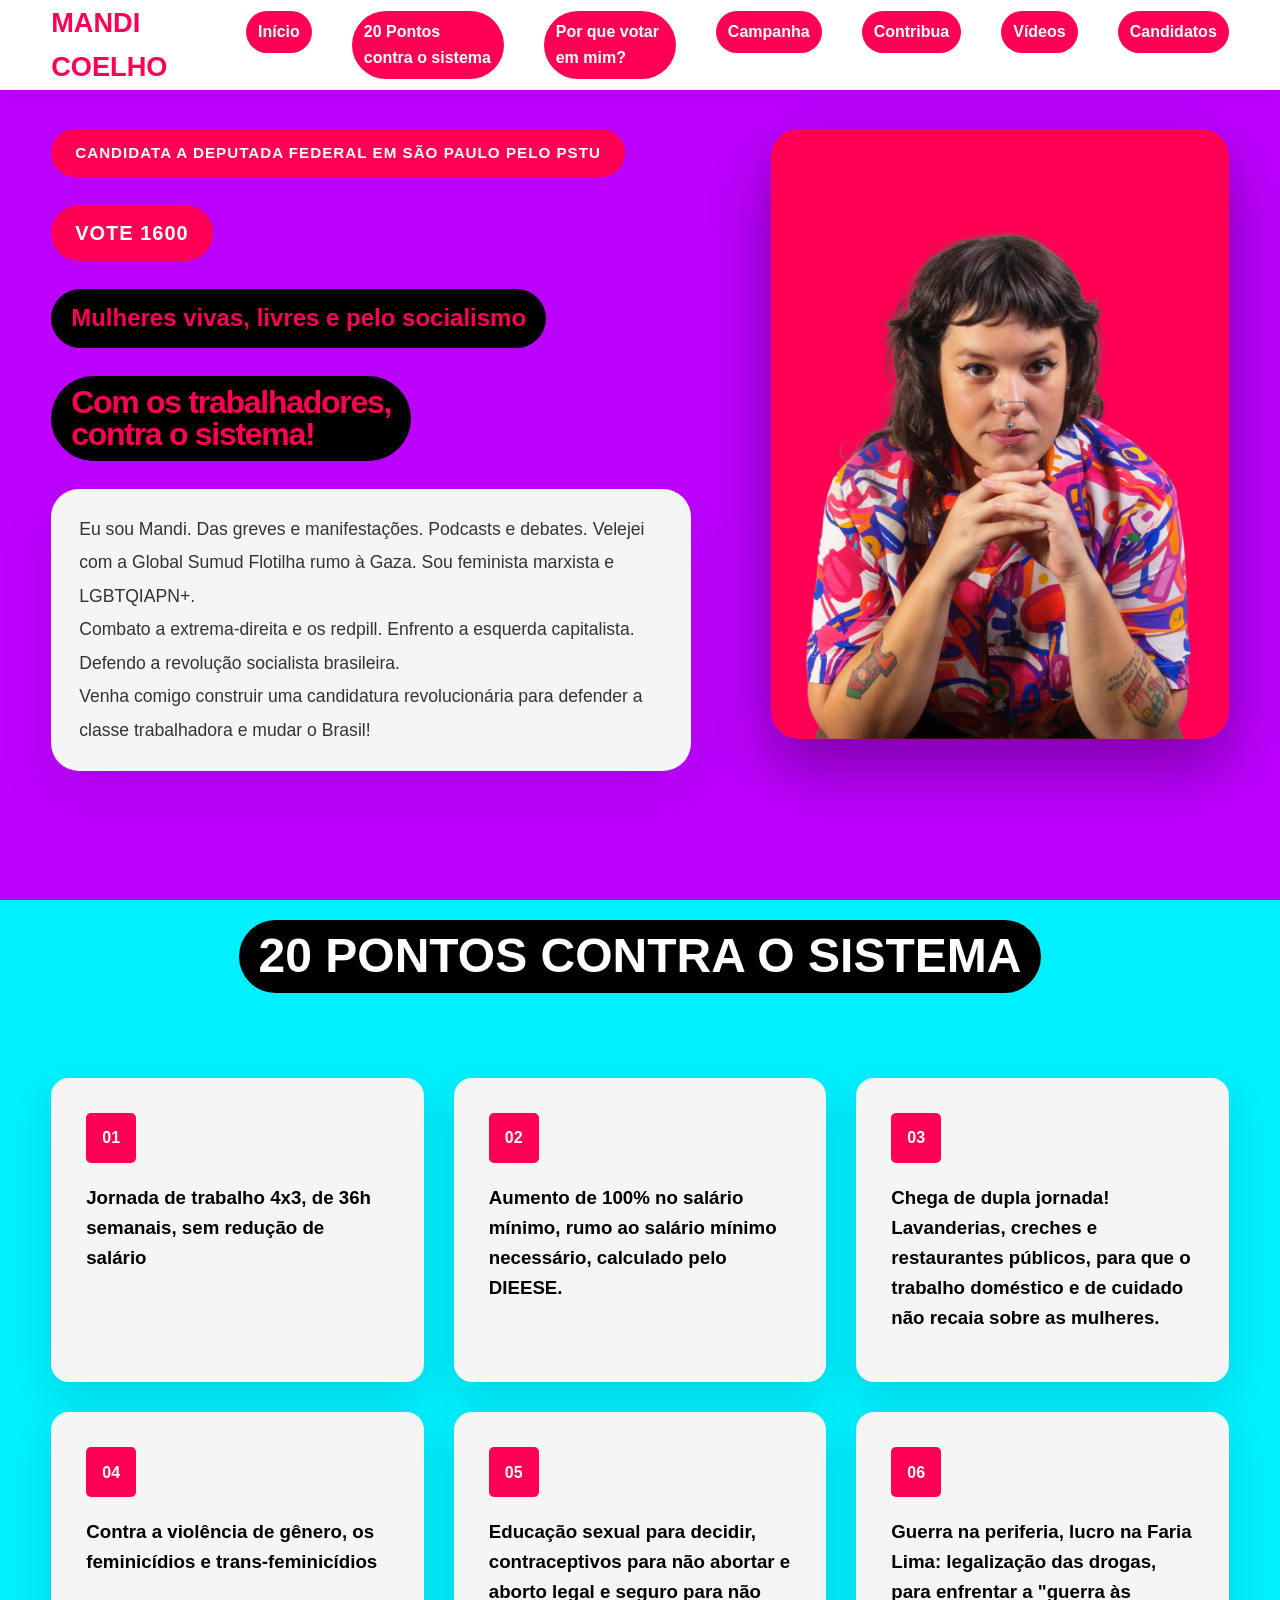
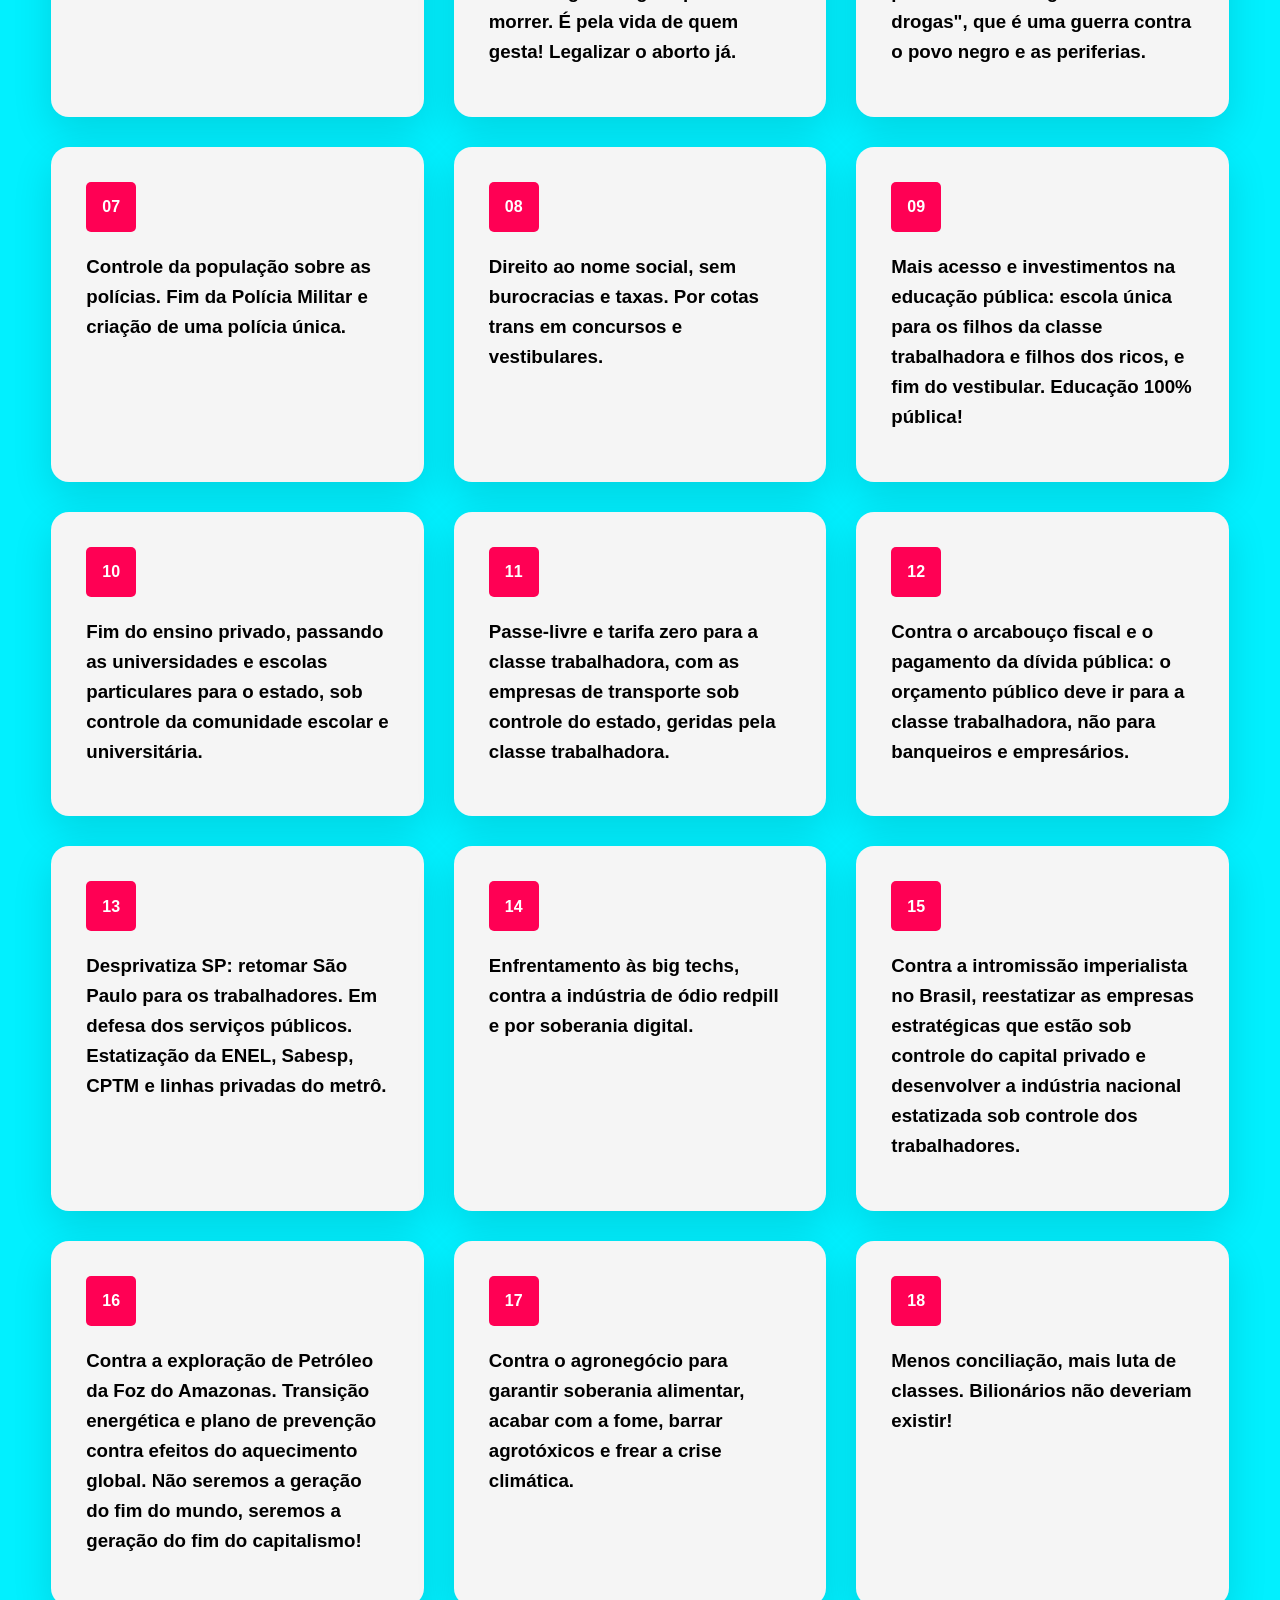
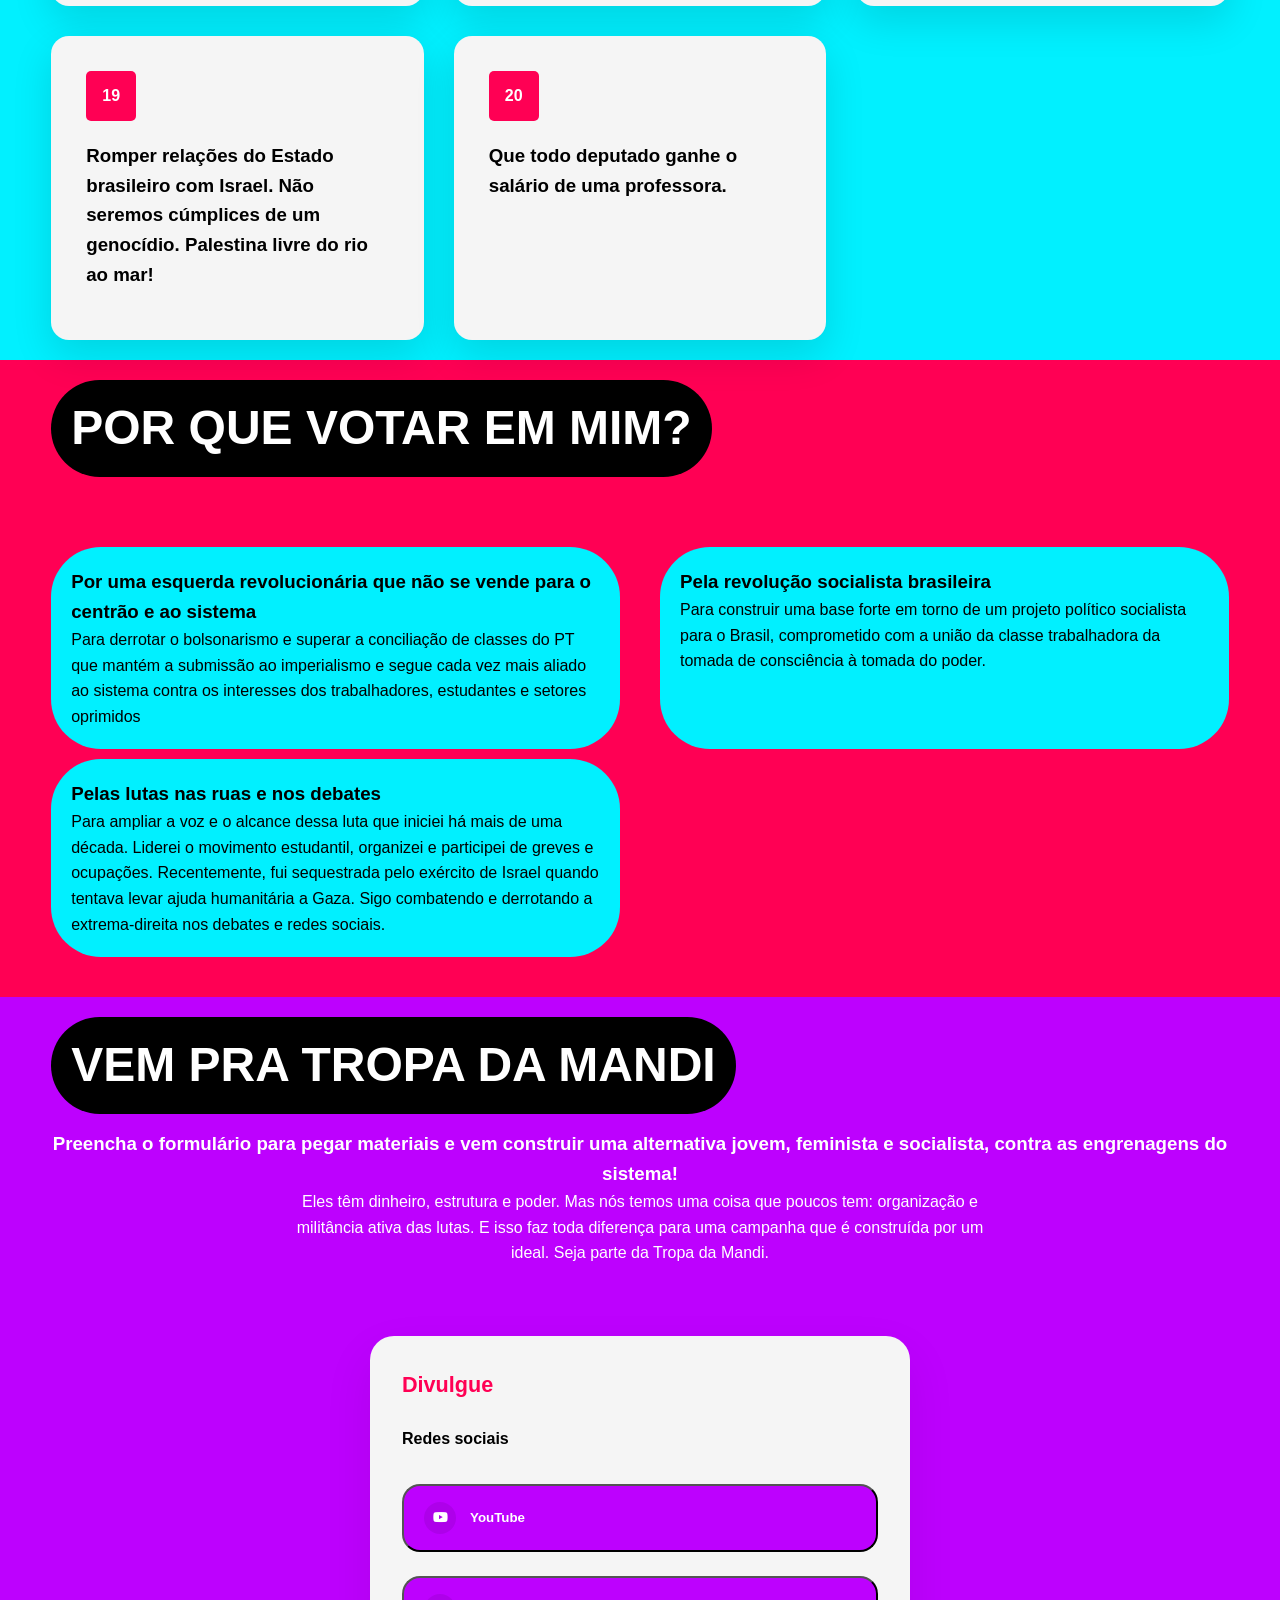
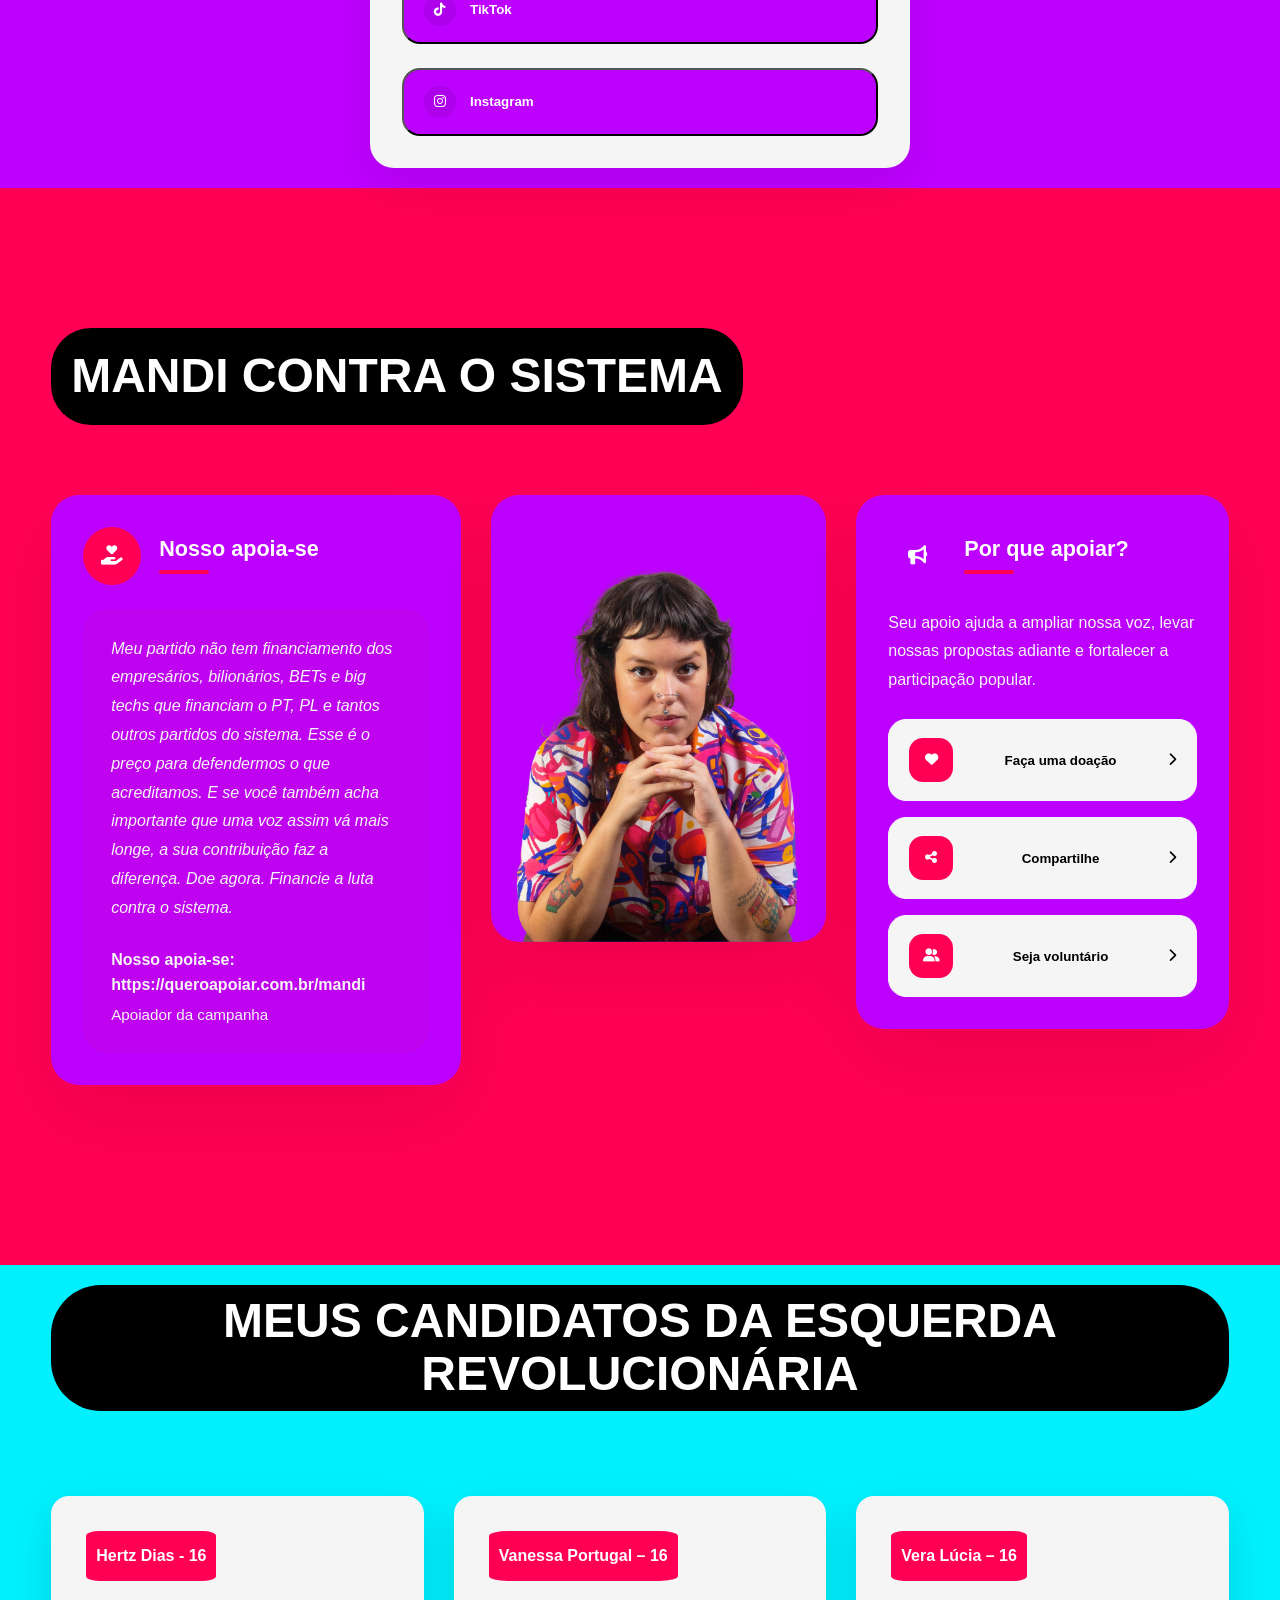
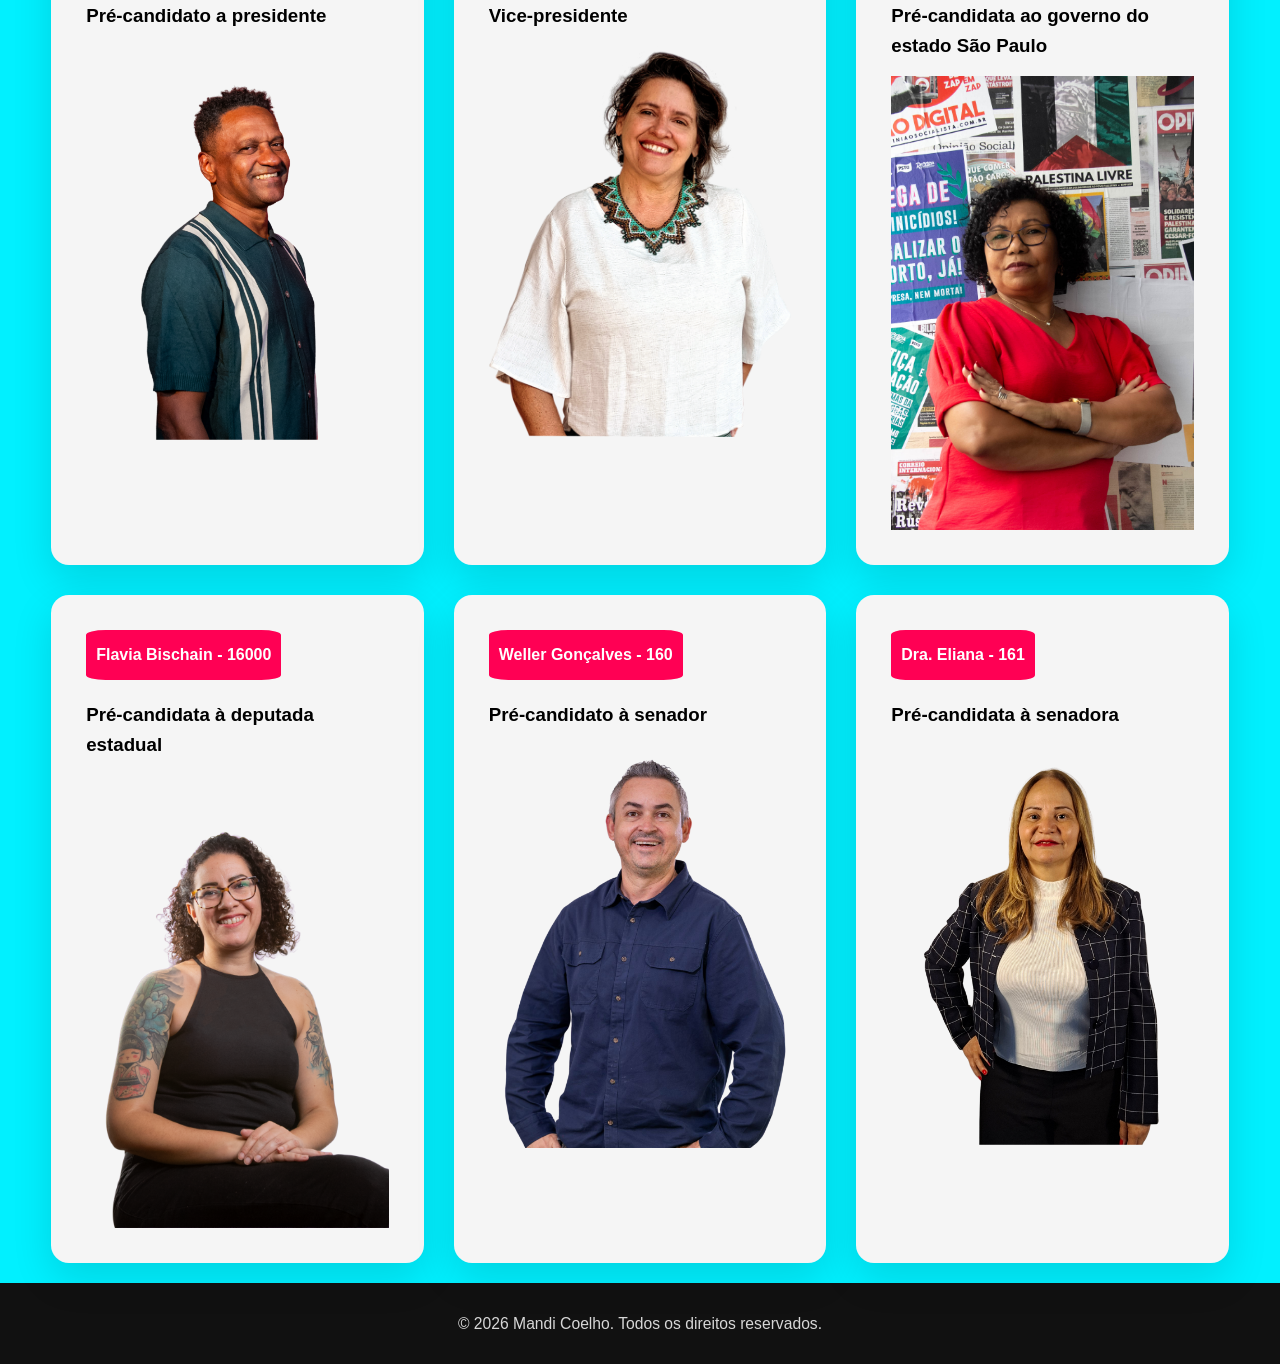
==== index.html @ 6bc60db4 "Primeira versão do site pronta" ====
<!DOCTYPE html>
<html lang="en">
<head>
    <meta charset="UTF-8">
    <meta name="viewport" content="width=device-width, initial-scale=1.0">
    <title>Mandi Coelho - Pré-candidata Deputada Federal pelo PSTU 16 | Pré-Campanha 2026</title>
    <link rel="stylesheet" href="./styleNew2.css" >
    <link rel="stylesheet" href="https://cdnjs.cloudflare.com/ajax/libs/font-awesome/6.5.2/css/all.min.css">

    <!-- Load an icon library to show a hamburger menu (bars) on small screens -->
    <link rel="stylesheet" href="https://cdnjs.cloudflare.com/ajax/libs/font-awesome/4.7.0/css/font-awesome.min.css">

</head>
<body>
    <!-- ==================== HEADER ==================== -->
    <header class="header">

        
        <div class="container">

            <a href="#" class="logo">
                MANDI COELHO
            </a>

            <nav class="menu">

                <button class="menu-toggle" type="button" aria-controls="menu-links" aria-expanded="false">
                    <i class="fa fa-bars" aria-hidden="true"></i>
                    <span class="sr-only">Abrir menu</span>
                </button>

                <ul id="menu-links">

                    <li><a href="#inicio">Início</a></li>

                    <li><a href="#propostas">20 Pontos contra o sistema</a></li>

                    <li><a href="#porque">Por que votar em mim?</a></li>

                    <li><a href="#campanha">Campanha</a></li>

                    <li><a href="#contribua">Contribua</a></li>

                    <li><a href="#videos">Vídeos</a></li>

                    <li><a href="#candidatos">Candidatos</a></li>

                    <!--<li><a href="#timeline">Linha do Tempo</a></li>-->

                </ul>

            </nav>
            <!-- "Hamburger menu" / "Bar icon" to toggle the navigation links 
            <a href="javascript:void(0);" class="icon" onclick="myFunction()">
                <i class="fa fa-bars"></i>
            </a>

        </div>
            -->

        <!-- Top Navigation Menu 
        <div class="topnav">
            <a href="#home" class="active">Logo</a>
            <!-- Navigation links (hidden by default) 
            <div id="myLinks">
                <a href="#news">News</a>
                <a href="#contact">Contact</a>
                <a href="#about">About</a>
            </div>
            <!-- "Hamburger menu" / "Bar icon" to toggle the navigation links 
            <a href="javascript:void(0);" class="icon" onclick="myFunction()">
                <i class="fa fa-bars"></i>
            </a>-->
        </div>

    </header>
    <main>

    <!-- ==================== PÁGINA PRINCIPAL (HOME) ==================== -->
        <!-- Hero 
        <div class="hero">
            <div class="hero-container">
                <div class="hero-content">
                    <h1>Uma voz <span>corajosa</span> por um Brasil mais justo</h1>                    
                </div>
                <div >
                    <p>eeeeee</p>
                </div>
            </div>
            <div class="hero-container-bottom" >
                    <div class="hero-content">
                        <p>Compromisso real com as pessoas. Luto por saúde pública de qualidade, educação transformadora e igualdade de oportunidades para todos os brasileiros.</p>
                    </div>
                    <div class="hero-content-card">
                        <img src="./img/Mandi.png">
                    </div>
            </div>
        </div>-->
         <section id="inicio" class="hero">
            <!--
                <div class="hero-background">
                    <img src="./img/proposta-site-mandi.png"></img>
                </div>-->
            
                <div class="container hero-flex">
                <div class="hero-text">
                    <span class="subtitle">
                        Candidata a deputada federal em São Paulo pelo PSTU
                    </span>
                    <span class="subtitle2">
                        Vote 1600
                    </span>
                    <h2>
                        Mulheres vivas, livres e pelo socialismo
                    </h2>
                    <h1>
                        Com os trabalhadores,<br> 
                        contra o sistema!
                    </h1>

                    <div class="hero-text-container">
                        <p>
                            Eu sou Mandi. Das greves e manifestações. Podcasts e debates. Velejei com a Global Sumud Flotilha rumo à Gaza. Sou feminista marxista e LGBTQIAPN+.<br>

                            Combato a extrema-direita e os redpill. Enfrento a esquerda capitalista. Defendo a revolução socialista brasileira.<br>

                            Venha comigo construir uma candidatura revolucionária para defender a classe trabalhadora e mudar o Brasil!<br>
                        </p>
                    </div>
                        
                </div>
                <div class="hero-image">
                    <img class="hero-first-image" src="./img/Mandi.png" alt="Mandi Coelho">
                    <img class="hero-image-hover" src="./img/Mandi-hero-image.jpeg" alt="" aria-hidden="true">
                </div>
            </div>
            
        </section>

        <!-- ========== 20 pontos contra o sistema ========== -->

        <section id="propostas" class="section-propostas">
            <div class="container">
                <header class="section-header">
                    <h2>
                        20 Pontos Contra o Sistema
                    </h2>
                    <p>
                        
                    </p>
                </header>

                <div class="cards">
                    <article class="card">
                        <span>01</span>
                        <h3>Jornada de trabalho 4x3, de 36h semanais, sem redução de salário</h3>
                        <p>
                            Criar postos de trabalho, dividindo o trabalho socialmente necessário entre todas as pessoas aptas a trabalhar. Quem defende a 6x1 é herdeiro ou playboy!
                        </p>
                    </article>

                    <article class="card">
                        <span>02</span>
                        <h3>Aumento de 100% no
                            salário mínimo, rumo ao salário mínimo necessário, calculado pelo DIEESE.
                        </h3>
                        <p>
                            Texto da proposta.
                        </p>
                    </article>

                    <article class="card">
                        <span>03</span>
                        <h3>
                            Chega de dupla jornada! Lavanderias,
                            creches e restaurantes públicos, para que o trabalho doméstico
                            e de cuidado não recaia sobre as mulheres. 
                        </h3>
                        <p>
                            Texto da proposta.
                        </p>
                    </article>

                    <article class="card">
                        <span>04</span>
                        <h3>
                            Contra a violência de
                            gênero, os feminicídios e trans-feminicídios
                        </h3>
                        <p>
                            Texto da proposta.
                        </p>
                    </article>

                    <article class="card">
                        <span>05</span>
                        <h3>
                            Educação sexual para decidir, contraceptivos para não abortar e aborto legal e seguro para não morrer. 
                            É pela vida de quem gesta! Legalizar o aborto já.
                        </h3>
                        <p>
                            Texto da proposta.
                        </p>
                    </article>


                    <article class="card">
                        <span>06</span>
                        <h3>
                            Guerra
                            na periferia, lucro na Faria Lima: legalização das drogas, para enfrentar a
                            "guerra às drogas", que é uma guerra contra o povo negro e as
                            periferias. 
                        </h3>
                        <p>
                            Texto da proposta.
                        </p>
                    </article>


                    <article class="card">
                        <span>07</span>
                        <h3>
                            Controle da população
                            sobre as polícias. Fim da Polícia Militar e
                            criação de uma polícia única.
                        </h3>
                        <p>
                            Texto da proposta.
                        </p>
                    </article>


                    <article class="card">
                        <span>08</span>
                        <h3>
                            Direito ao nome social, sem burocracias e taxas.
                            Por cotas
                            trans em concursos e vestibulares.
                        </h3>
                        <p>
                            Texto da proposta.
                        </p>
                    </article>


                    <article class="card">
                        <span>09</span>
                        <h3>
                            Mais acesso e
                            investimentos na educação pública: escola única para os
                            filhos da classe trabalhadora e filhos dos ricos, e fim do vestibular. Educação
                            100% pública!
                        </h3>
                        <p>
                            Texto da proposta.
                        </p>
                    </article>


                    <article class="card">
                        <span>10</span>
                        <h3>
                            Fim do ensino privado, passando as universidades
                            e escolas particulares para o estado, sob controle da comunidade escolar e
                            universitária. 
                        </h3>
                        <p>
                            Texto da proposta.
                        </p>
                    </article>

                    <!-- 10 -->



                    <article class="card">
                        <span>11</span>
                        <h3> 
                            Passe-livre e tarifa zero para
                            a classe trabalhadora, com as empresas de transporte sob controle do estado,
                            geridas pela classe trabalhadora. 
                        </h3>
                        <p>
                            Criar postos de trabalho, dividindo o trabalho socialmente necessário entre todas as pessoas aptas a trabalhar. Quem defende a 6x1 é herdeiro ou playboy!
                        </p>
                    </article>

                    <article class="card">
                        <span>12</span>
                        <h3>
                            Contra o arcabouço
                            fiscal e o pagamento da dívida pública: o orçamento público deve ir para a classe
                            trabalhadora, não para banqueiros e empresários.
                        </h3>
                        <p>
                            Texto da proposta.
                        </p>
                    </article>

                    <article class="card">
                        <span>13</span>
                        <h3>
                            Desprivatiza SP: retomar São Paulo para os trabalhadores. Em defesa dos serviços públicos. 
                            Estatização da ENEL, Sabesp, CPTM e linhas privadas do metrô. 
                        </h3>
                        <p>
                            Texto da proposta.
                        </p>
                    </article>

                    <article class="card">
                        <span>14</span>
                        <h3>
                             Enfrentamento às big techs,
                            contra a indústria de ódio redpill e por soberania digital. 
                        </h3>
                        <p>
                            Texto da proposta.
                        </p>
                    </article>

                    <article class="card">
                        <span>15</span>
                        <h3>
                            Contra a intromissão
                            imperialista no Brasil, reestatizar as empresas estratégicas
                            que estão sob controle do capital privado e desenvolver a indústria nacional
                            estatizada sob controle dos trabalhadores.
                        </h3>
                        <p>
                            Texto da proposta.
                        </p>
                    </article>


                    <article class="card">
                        <span>16</span>
                        <h3>
                            Contra a exploração de
                            Petróleo da Foz do Amazonas. Transição energética e
                            plano de prevenção contra efeitos do aquecimento global. Não seremos a
                            geração do fim do mundo, seremos a geração do fim do capitalismo!
                        </h3>
                        <p>
                            Texto da proposta.
                        </p>
                    </article>


                    <article class="card"> 
                        <span>17</span>
                        <h3>
                            Contra o agronegócio
                            para garantir soberania alimentar, acabar com a fome, barrar agrotóxicos e
                            frear a crise climática. 
                        </h3>
                        <p>
                            Texto da proposta.
                        </p>
                    </article>


                    <article class="card">
                        <span>18</span>
                        <h3>
                            Menos conciliação, mais luta de classes. Bilionários não deveriam existir!
                        </h3>
                        <p>
                            Texto da proposta.
                        </p>
                    </article>


                    <article class="card">
                        <span>19</span>
                        <h3>
                           Romper relações do Estado brasileiro com Israel. 
                           Não seremos cúmplices de um genocídio. Palestina livre do rio ao mar!
                        </h3>
                        <p>
                            Texto da proposta.
                        </p>
                    </article>


                    <article class="card">
                        <span>20</span>
                        <h3>
                            Que todo deputado
                            ganhe o salário de uma professora.      
                        </h3>
                        <p>
                            Texto da proposta.
                        </p>
                    </article>

                    <!-- repetir até o 20 -->

            </div>

        </section>

        <!-- ========== Por que votar em mim? ========== 
         <div class="votar-em-mim">
            <div class="votar-em-mim-container">
                <h2>Por que votar em mim?</h2>
            </div>
            <div class="votar-em-mim-container">
                <ul>
                    <li>111111111</li>
                    <li>111111111</li>
                    <li>111111111</li>
                    <li>111111111</li>
                </ul>
                <ul>
                    <li>111111111</li>
                    <li>111111111</li>
                    <li>111111111</li>
                    <li>111111111</li>
                </ul>
            </div>
         </div>-->

        <section id="porque" class="section-votar-em-mim">
            <div class="container">
                <header class="section-header">
                    <h2 class="title-header-votar-em-mim">
                        Por que votar em mim?
                    </h2>
                </header>

                <div class="motivos-container">
                    <article>
                        <h3>
                            Por uma esquerda revolucionária que não se vende para o centrão e ao sistema
                        </h3>

                        <p>
                            Para derrotar o bolsonarismo e superar a conciliação de classes do PT que mantém
                             a submissão ao imperialismo e segue cada vez mais aliado ao 
                             sistema contra os interesses dos trabalhadores, estudantes e setores oprimidos
                        </p>
                    </article>

                    <article>
                        <h3>
                            Pela revolução socialista brasileira     
                        </h3>

                        <p>
                            Para construir uma base forte em torno de um projeto político socialista para o Brasil, 
                            comprometido com a união da classe trabalhadora da tomada de consciência à tomada do poder.
                        </p>
                    </article>

                    <article>
                        <h3>
                            Pelas lutas nas ruas e nos debates
                        </h3>

                        <p>
                            Para ampliar a voz e o alcance dessa luta que iniciei há mais de uma década. 
                            Liderei o movimento estudantil, organizei e participei de greves e ocupações. 
                            Recentemente, fui sequestrada pelo exército de Israel quando tentava levar ajuda humanitária a Gaza. 
                            Sigo combatendo e derrotando a extrema-direita nos debates e redes sociais. 
                        </p>
                    </article>
                </div>

            </div>

        </section>

        <!-- ========== Construa campanha comigo ========== 
         <div>
            <div>
                <h2>Construa campanha comigo</h2>
            </div>
            <div>
                <div>
                    <form>
                        
                    </form>
                </div>
                <div>
                    <h3>Divulge</h3>
                    <h4>Redes sociais</h4>
                </div>
            </div>
         </div>-->
        <section id="campanha" class="section-construa-campanha-section">
            <div class="container">
                <header class="section-header">
                    <h2>
                        Vem pra Tropa da Mandi
                    </h2>
                    <h3>
                        Preencha o formulário para pegar materiais e vem construir uma alternativa jovem, feminista e socialista, contra as engrenagens do sistema!
                    </h3>
                    <p>
                        Eles têm dinheiro, estrutura e poder. Mas nós temos uma coisa que poucos tem: organização e militância ativa das lutas. E isso faz toda diferença para uma campanha que é construída por um ideal.  
                       Seja parte da Tropa da Mandi. 
                    </p>
                </header>

                <div class="construa-campanha">            
                    <!--
                    <div class="construa-campanha-form">
                        <form id="contato-form">
                            <label for="nome">Nome:</label>
                            <input type="text" id="nome" name="nome" required>

                            <label for="email">Email:</label>
                            <input type="email" id="email" name="email" required>

                            <label for="mensagem">Mensagem:</label>
                            <textarea id="mensagem" name="mensagem" required></textarea>

                            <button type="submit">Enviar</button>
                        </form>
                    </div>
                                -->

                    <div class="construa-campanha-redes">
                        <h3>Divulgue</h3>
                        <h4>Redes sociais</h4>

                        <a href="https://www.youtube.com/@mandi.rebeldia" target="_blank">
                            <button class="btn"><i class="fa-brands fa-youtube"></i> YouTube</button>
                        </a>

                        <a href="https://www.tiktok.com/@mandirebeldia" target="_blank">
                            <button class="btn"><i class="fa-brands fa-tiktok"></i> TikTok</button>
                        </a>

                        <a href="https://www.instagram.com/mandi.rebeldia/" target="_blank"> 
                            <button class="btn"> <i class="fab fa-instagram"></i> Instagram</button>
                        </a>

                    </div>                
                </div>

            

        </section>
         

        <!-- ========== Contribua e fortaleça nossa campanha ==========  -->
        <section id="contribua" class="section fortalece-campanha-section">
            <div class="container">
                <header class="section-header">
                    <h2>
                        Mandi Contra o Sistema
                    </h2>
                    <p>
                        
                    </p>
                </header>

                <div class="fortalece-campanha-grid">
                    <article class="fortalece-card fortalece-card-left">
                        <div class="card-top">
                            <div class="card-icon card-icon-primary">
                                <i class="fa-solid fa-hand-holding-heart" aria-hidden="true"></i>
                            </div>
                            <div>
                                <h3>Nosso apoia-se</h3>
                                <span class="card-divider"></span>
                            </div>
                        </div>
                        <div class="quote-card">
                            <div>
                                <p class="quote-text">
                                    Meu partido não tem financiamento dos empresários, bilionários, BETs e big techs que financiam o PT, PL e 
                                    tantos outros partidos do sistema. Esse é o preço para defendermos o que acreditamos. 
                                    E se você também acha importante que uma voz assim vá mais longe, a sua contribuição faz a diferença. 
                                    Doe agora. Financie a luta contra o sistema.
                                </p>
                            </div>
                            <div class="quote-meta">
                                <strong>Nosso apoia-se: <a href="https://queroapoiar.com.br/mandi" target="_blank">https://queroapoiar.com.br/mandi</a></strong>
                                <span>Apoiador da campanha</span>
                            </div>
                        </div>
                    </article>

                    <article class="fortalece-card fortalece-card-image">
                        <img src="./img/Mandi.png" alt="Mandi Coelho">
                    </article>

                    <article class="fortalece-card fortalece-card-right">
                        <div class="card-top">
                            <div class="card-icon card-icon-secondary">
                                <i class="fa-solid fa-bullhorn"></i>
                            </div>
                            <div>
                                <h3>Por que apoiar?</h3>
                                <span class="card-divider"></span>
                            </div>
                        </div>
                        <p>Seu apoio ajuda a ampliar nossa voz, levar nossas propostas adiante e fortalecer a participação popular.</p>
                        <div class="action-list">
                            <button class="action-item"><span class="action-icon"><i class="fa-solid fa-heart"></i></span><span>Faça uma doação</span><i class="fa-solid fa-chevron-right"></i></button>
                            <button class="action-item"><span class="action-icon"><i class="fa-solid fa-share-nodes"></i></span><span>Compartilhe</span><i class="fa-solid fa-chevron-right"></i></button>
                            <button class="action-item"><span class="action-icon"><i class="fa-solid fa-user-group"></i></span><span>Seja voluntário</span><i class="fa-solid fa-chevron-right"></i></button>
                        </div>
                    </article>
                </div>
                <!--
                <div class="support-banner">
                    <span class="banner-icon"><i class="fa-solid fa-heart"></i></span>
                    <p>A mudança começa com você. <strong>Apóie e faça parte dessa transformação!</strong></p>
                </div>
                -->
            </div>
        </section>

        <!-- ========== Vídeos do YouTube ========== 
        <section id="videos" class="videos-section section">
            <div class="container">
                <header class="section-header">
                    <h2>
                        Militância ativa nas ruas e nas redes
                    </h2>
                    <h3>
                        Difunda as ideias socialistas! Seja um guerrilheiro digital da Mandi!   
                    </h3>
                </header>

                <div class="videos-carousel">
                    <button class="carousel-btn prev" aria-label="Anterior">‹</button>
                    <div class="carousel-track">
                        <div class="carousel-slide">
                            <iframe
                                src="https://www.youtube.com/embed/ScMzIvxBSi4"
                                title="YouTube video"
                                referrerpolicy="strict-origin-when-cross-origin"
                                allow="accelerometer; autoplay; clipboard-write; encrypted-media; gyroscope; picture-in-picture"
                                allowfullscreen>
                            </iframe>
                        </div>
                        <div class="carousel-slide">
<iframe
                                src="https://www.youtube.com/embed/ScMzIvxBSi4"
                                title="YouTube video"
                                referrerpolicy="strict-origin-when-cross-origin"
                                allow="accelerometer; autoplay; clipboard-write; encrypted-media; gyroscope; picture-in-picture"
                                allowfullscreen>
                            </iframe>                        </div>
                        <div class="carousel-slide">
<iframe
                                src="https://www.youtube.com/embed/ScMzIvxBSi4"
                                title="YouTube video"
                                referrerpolicy="strict-origin-when-cross-origin"
                                allow="accelerometer; autoplay; clipboard-write; encrypted-media; gyroscope; picture-in-picture"
                                allowfullscreen>
                            </iframe>                        </div>
                    </div>
                    <button class="carousel-btn next" aria-label="Próximo">›</button>
                </div>

            </div>
        </section>-->
        <!-- ========== Meus candidatos ========== -->
        <section id="candidatos" class="candidatos-section">
            <div class="container">
                <header class="section-header">
                    <h2>
                        Meus candidatos da Esquerda Revolucionária
                    </h2>
                    <p>
                       <!-- Todos os candidatos do PSTU que estão comigo nessa luta-->
                    </p>
                </header>

                <div class="cards">
                    <article class="card">
                        <span>Hertz Dias - 16</span>
                        <h3>Pré-candidato a presidente</h3>
                        <p>
                        </p>
                        <img src="./img/Hertz.png" alt="Hertz Dias">
                    </article>

                    <article class="card">      
                        <span>Vanessa Portugal – 16</span>
                        <h3>Vice-presidente</h3>
                        <p>
                        </p>
                        <img src="./img/Vanessa Portugal.png" alt="Vanessa Portugal">
                    </article>

                    <article class="card">
                        <span>Vera Lúcia – 16</span>
                        <h3>Pré-candidata ao governo do estado São Paulo</h3>
                        <p>
                        </p>
                        <img src="./img/Vera.jpg" alt="Vera Lúcia">
                    </article>

                    <article class="card">
                        <span>Flavia Bischain - 16000</span>
                        <h3>Pré-candidata à deputada estadual</h3>
                        <p>
                        </p>
                        <img src="./img/Flavia.png" alt="Flavia Arruda">
                    </article>

                    <article class="card">
                        <span>Weller Gonçalves - 160</span>
                        <h3>Pré-candidato à senador</h3>
                        <p>
                        </p>
                        <img src="./img/Weller.png" alt="Weller Gonçalves">
                    </article>

                    <article class="card">
                        <span>Dra. Eliana - 161</span>
                        <h3>Pré-candidata à senadora</h3>
                        <p>
                        </p>
                        <img src="./img/Eliana.png" alt="Dra. Eliana">
                    </article>
                    <!--
                    <article class="card">
                        <span>Cola para as eleições, compartilhe para apoiar nossas candidaturas!</span>
                        <h3>Candidatos do PSTU</h3>
                        <p>
                            <li>
                                <ul>aaa</ul>
                            </li>
                        </p>
                        <img src="./img/cola-candidatos.png" alt="Dra. Eliana">
                    </article>-->

                    <!-- repetir até o 16 -->

                </div>

            </div>

        </section>

        <!-- ========== Linha do tempo ========== 
        <section id="timeline" class="timeline-section">
            <div class="container">
                <header class="section-header">
                    <h2>Linha do tempo</h2>
                    <p>.</p>
                </header>

                <div class="timeline-grid">
                    
                    <div class="timeline-intro">
                        <span class="timeline-badge">Trajetória</span>
                        <h2>Quem é <span>Mandi Coelho</span></h2>
                        <p>Conheça os principais marcos da minha trajetória na luta por uma sociedade mais justa.</p>
                        <div class="timeline-highlight">
                            <span class="highlight-icon"><i class="fa-solid fa-calendar-days"></i></span>
                            <p>Cada passo dessa jornada reforça nosso compromisso com um futuro melhor para todos.</p>
                        </div>
                    </div>

                    <div class="timeline-panel">
                        <div class="timeline-panel-header">
                            <span class="panel-icon"><i class="fa-solid fa-user"></i></span>
                            <div>
                                <h3>Quem é Mandi Coelho</h3>
                                <p>Conheça os principais marcos da minha trajetória na luta por uma sociedade mais justa e participativa.</p>
                            </div>
                        </div>

                        <div class="timeline-step">
                            <span class="timeline-year">2013</span> <span class="timeline-icon"><i class="fa-solid fa-chevron-right"></i></span>
                            <div class="timeline-copy">
                                <h4>Protestos de 2013</h4>
                                <p>
                                    O acontecimento que mudou minha vida foi Junho de 2013. Os milhões nas ruas do país. 
                                    Ter visto tanta gente unida na rua me fez entender que somos maioria. Que quando nos unimos temos força. 
                                    Que é possível fazer uma revolução. Primeira manifestação de rua da vida, a Marcha das Vadias.
                                </p>
                            </div>
                        </div>

                        <div class="timeline-step">
                            <span class="timeline-year">2014</span> <span class="timeline-icon"><i class="fa-solid fa-chevron-right"></i></span>
                            <div class="timeline-copy">
                                <h4>Começo da atuação política</h4>
                                <p>
                                    Comecei a militar. Eu morava em Curitiba. 
                                    O pontapé foi a luta contra a destruição dos serviços públicos levada adiante pelo governador Beto Richa, do PSDB. 
                                    E a privatização dos Hospitais Universitários, levada adiante pela Dilma, que era presidente.</p>
                            </div>
                        </div>

                        <div class="timeline-step">
                            <span class="timeline-year">2015</span> <span class="timeline-icon"><i class="fa-solid fa-chevron-right"></i></span>
                            <div class="timeline-copy">
                                <h4>Entrada no PSTU</h4>
                                <p>
                                    Me torno oficialmente militante do PSTU. A minha escola de política nos anos seguintes foi o movimento estudantil. 
                                    Em 2015, greve nacional da educação contra os cortes de bilhões da Dilma.</p>
                            </div>
                        </div>

                        <div class="timeline-step">
                            <span class="timeline-year">2016</span> <span class="timeline-icon"><i class="fa-solid fa-chevron-right"></i></span>
                            <div class="timeline-copy">
                                <h4>FORA TEMER</h4>
                                <p>
                                    Ocupação de mais de 1000 escolas no país, pelo Fora Temer e contra a reforma do ensino médio. 
                                    Marcha para Brasília contra a aprovação do Novo Ensino Médio. Lutas pelo Fora Cunha.
                                </p>
                            </div>
                        </div>

                        <div class="timeline-step">
                            <span class="timeline-year">2017</span> <span class="timeline-icon"><i class="fa-solid fa-chevron-right"></i></span>
                            <div class="timeline-copy">
                                <h4>Greves gerais</h4>
                                <p>
                                    Foi o ano das greves gerais e da Greve Internacional de Mulheres, no 8 de março.
                                </p>
                            </div>
                        </div>

                        <div class="timeline-step">
                            <span class="timeline-year">2018</span> <span class="timeline-icon"><i class="fa-solid fa-chevron-right"></i></span>
                            <div class="timeline-copy">
                                <h4>Mobilização contra o Bolsonaro</h4>
                                <p>
                                    Ele não. Fui às ruas contra Bolsonaro e ajudei a 
                                    construir a mobilização que dizia que ele não seria uma alternativa para o nosso país.
                                </p>
                            </div>
                        </div>

                        <div class="timeline-step">
                            <span class="timeline-year">2019</span> <span class="timeline-icon"><i class="fa-solid fa-chevron-right"></i></span>
                            <div class="timeline-copy">
                                <h4>Contra as privatizações das universidades</h4>
                                <p>
                                    Tsunami da educação, contra Bolsonaro e o projeto “Future-se” que queria privatizar as universidades.
                                </p>
                            </div>
                        </div>

                        <div class="timeline-step">
                            <span class="timeline-year">2020-2022</span> <span class="timeline-icon"><i class="fa-solid fa-chevron-right"></i></span>
                            <div class="timeline-copy">
                                <h4>Movimento estudantil</h4>
                                <p>
                                    Me mudei para São Paulo. De 2021 até hoje, estive à frente do Centro Acadêmico de Letras na USP. 
                                    Travamos muitas lutas durante a pandemia. 
                                    Em São Paulo, tive a tarefa de formar uma geração de jovens socialistas, no Rebeldia.
                                </p>
                            </div>
                        </div>

                        <div class="timeline-step">
                            <span class="timeline-year">2023</span> <span class="timeline-icon"><i class="fa-solid fa-chevron-right"></i></span>
                            <div class="timeline-copy">
                                <h4>Greve na USP</h4>
                                <p>
                                     Nessa greve, fui uma das 11 estudantes que fez parte da Comissão de Negociação com a Reitoria. 
                                     A luta arrancou a contratação de mais de mil professores.
                                </p>
                            </div>
                        </div>

                        <div class="timeline-step">
                            <span class="timeline-year">2024</span> <span class="timeline-icon"><i class="fa-solid fa-chevron-right"></i></span>
                            <div class="timeline-copy">
                                <h4>Mandi vs Lucas Pavanato</h4>
                                <p>
                                    E depois disso nunca mais parei. Já enfrentei algumas das principais figuras redpill e da direita jovem. 
                                    Os debates e o conteúdo do Instagram e do meu canal do YouTube são a forma que encontrei para divulgar 
                                    as ideias socialistas nas redes.
                                </p>
                            </div>
                        </div>

                        <div class="timeline-step">
                            <span class="timeline-year">2026</span> <span class="timeline-icon"><i class="fa-solid fa-chevron-right"></i></span>
                            <div class="timeline-copy">
                                <h4>Enfrentei o bloqueio ilegitimo de Israel</h4>
                                <p>
                                    Naveguei com a Global Sumud Flotilha rumo à Gaza, em defesa do povo palestino. 
                                    Fui sequestrada em águas internacionais pelas forças militares israelenses. 
                                    Uso minha voz para projetar a luta por uma Palestina livre do rio ao mar.
                                </p>
                            </div>
                        </div>

                        <div class="timeline-quote-footer">
                        </div>
                    </div>
                </div>
            </div>
        </section>
-->
        <!-- ========== Footer ========== -->
         <section class="footer">
            <div class="container">
                <p>&copy; 2026 Mandi Coelho. Todos os direitos reservados.</p>
            </div>
         </section>
    </main>
    </main>

    <script>
        /* Toggle between showing and hiding the navigation menu links when the user clicks on the hamburger menu / bar icon */
        function myFunction() {
            const menu = document.querySelector('.menu');
            const toggle = document.querySelector('.menu-toggle');
            const isOpen = menu.classList.toggle('is-open');

            toggle.setAttribute('aria-expanded', isOpen);
            toggle.querySelector('.sr-only').textContent = isOpen ? 'Fechar menu' : 'Abrir menu';
        }

        document.querySelector('.menu-toggle').addEventListener('click', myFunction);

    document.addEventListener('DOMContentLoaded', function() {
        const form = document.querySelector('#contato-form');
        if (form) {
            form.addEventListener('submit', async (event) => {
                event.preventDefault();
                const data = new FormData(form);
                const body = Object.fromEntries(data.entries());

                try {
                    const res = await fetch('http://localhost:3000/send-email', {
                        method: 'POST',
                        headers: { 'Content-Type': 'application/json' },
                        body: JSON.stringify(body),
                    });

                    if (!res.ok) {
                        const error = await res.json().catch(() => null);
                        const message = error?.error || 'Falha ao enviar o formulário. Tente novamente.';
                        alert(message);
                        return;
                    }

                    alert('Mensagem enviada com sucesso!');
                    form.reset();
                } catch (error) {
                    console.error('Erro ao enviar formulário:', error);
                    alert('Não foi possível enviar a mensagem. Verifique se o servidor está rodando.');
                }
            });
        }

        const track = document.querySelector('.carousel-track');
        const prev = document.querySelector('.carousel-btn.prev');
        const next = document.querySelector('.carousel-btn.next');
        if(!track) return;

        const slides = Array.from(track.querySelectorAll('.carousel-slide'));
        let currentIndex = 0;

        const centerSlide = (index) => {
            currentIndex = Math.max(0, Math.min(index, slides.length - 1));
            slides.forEach((slide, i) => slide.classList.toggle('active', i === currentIndex));

            const currentSlide = slides[currentIndex];
            currentSlide.scrollIntoView({behavior: 'smooth', inline: 'center', block: 'nearest'});
        };

        prev.addEventListener('click', () => {
            centerSlide(currentIndex - 1);
        });

        next.addEventListener('click', () => {
            centerSlide(currentIndex + 1);
        });

        // Optional: make arrow keys control carousel
        document.addEventListener('keydown', (e) => {
            if(e.key === 'ArrowLeft') prev.click();
            if(e.key === 'ArrowRight') next.click();
        });

        centerSlide(currentIndex);
    });
    </script>

    </body>
</html>
---- styleNew2.css ----
:root{


    --white:#ffffff;

    --gray:#e8e8e8;

    --container:1280px;

    --radius:18px;

    --shadow:0 15px 40px rgba(0,0,0,.12);

    /* ============Cores da Mandi============= */
    --black:#000000;
    --red:#ff0054;
    --orange:#fe6a00;
    --purple:#bd01fe;
    --blue:#01f0ff;
    --light-gray:#f5f5f5;

}

/* ========================= */
/* RESET */
/* ========================= */

*{
    margin:0;
    padding:0;
    box-sizing:border-box;
}

html, main, body{
    scroll-behavior: smooth;
}

body{

    font-family:Arial, Helvetica, sans-serif;
    background:var(--light-gray);
    color:var(--black);
    line-height:1.6;

}

img{

    display:block;
    max-width:100%;

}

a{

    text-decoration:none;
    color:inherit;

}

ul{

    list-style:none;

}

/*Header*/

/**/
/* Style the navigation menu */
.topnav {
  overflow: hidden;
  background-color: #333;
  position: relative;
}

/* Hide the links inside the navigation menu (except for logo/home) */
.topnav #myLinks {
  display: none;
}

/* Style navigation menu links */
.topnav a {
  color: white;
  padding: 14px 16px;
  text-decoration: none;
  font-size: 17px;
  display: block;
}

/* Style the hamburger menu */
.topnav a.icon {
  background: black;
  display: block;
  position: absolute;
  right: 0;
  top: 0;
}

/* Add a grey background color on mouse-over */
.topnav a:hover {
  background-color: #ddd;
  color: black;
}

/* Style the active link (or home/logo) */
.active {
  background-color: #04AA6D;
  color: white;
}
/**/





.header{

    position:fixed;

    top:0;
    left:0;

    width:100%;

    z-index:999;

    background:var(--white);

    box-shadow:0 5px 20px rgba(0,0,0,.05);

}

.header .container{

    display: flex;

    justify-content:space-between;

    align-items:center;

    height:90px;

}

.logo{

    font-size:1.7rem;

    font-weight:bold;

    color:var(--red);

    margin-right: 10px;
}

.menu ul{

    display:flex;

    gap:40px;

}

.menu a{
    transition:.25s;

    font-weight:bold;

    display:inline-block;
    padding:8px 12px;
    border-radius:999px;
    background:var(--red);
    color:var(--white);

}

.menu-toggle,
.sr-only{
    display:none;
}

.menu a:hover{

    color:var(--white);
    background:var(--black);

}

@media (max-width: 900px){
    .header .container{
        position:relative;
    }

    .menu-toggle{
        display:flex;
        align-items:center;
        justify-content:center;
        width:44px;
        height:44px;
        border:0;
        border-radius:10px;
        background:var(--black);
        color:var(--white);
        font-size:1.25rem;
        cursor:pointer;
    }

    .menu ul{
        display:none;
        position:absolute;
        top:78px;
        right:4%;
        width:min(280px, 92vw);
        padding:12px;
        flex-direction:column;
        gap:4px;
        background:var(--white);
        box-shadow:0 15px 40px rgba(0,0,0,.16);
        border-radius:14px;
    }

    .menu.is-open ul{
        display:flex;
    }

    .menu a{
        display:block;
        padding:10px 12px;
    }

    .sr-only{
        position:absolute;
        width:1px;
        height:1px;
        padding:0;
        margin:-1px;
        overflow:hidden;
        clip:rect(0,0,0,0);
        white-space:nowrap;
        border:0;
    }
}

/* ============ Hero ============= */
.hero{

    position:relative;

    min-height:100vh;

    display:flex;

    align-items:center;

    padding:80px 0;

    background:var(--purple);

}

.hero-flex{

    display: flex;

    /*grid-template-columns:1fr 1fr;*/

    gap:80px;

    align-items:stretch;

    min-height:100%;

}

.hero-text{

    display:flex;

    flex-direction:column;

    justify-content:center;

    gap:28px;

}

.hero-text h1{

    font-size:clamp(1.2rem,2.5vw,2.5rem);

    line-height:1.02;

    margin:0;


    letter-spacing:-0.04em;

    color: var(--red);


    border-radius:50px 50px;
    width: fit-content;
    padding: 10px 20px;
    justify-self: center;
    

    background: var(--black);
}

.hero-text h2{
        color: var(--red);

    padding: 10px 20px;

    border-radius:50px 50px;
    width: fit-content;
    justify-self: center;
    

    background: var(--black);
}



.subtitle{

    display:inline-flex;

    width:fit-content;
    background:var(--red);

    color:var(--white);

    padding:12px 24px;

    border-radius:999px;

    letter-spacing:1px;

    font-size:.95rem;

    font-weight:700;

    text-transform:uppercase;

}

.subtitle2{
display:inline-flex;

    width:fit-content;
    background:var(--red);

    color:var(--white);

    padding:12px 24px;

    border-radius:999px;

    letter-spacing:1px;

    font-size:1.25rem;

    font-weight:700;

    text-transform:uppercase;

}

.hero-text-container p{

    flex: 1;

    font-size:1.1rem;

    line-height:1.9;

    color:#333;

    max-width:640px;

    margin:0;

    background:var(--light-gray);

    padding:24px 28px;

    border-radius:28px;

    box-shadow:0 24px 60px rgba(0,0,0,.08);

}

.hero-buttons{

    display:flex;

    gap:18px;

    flex-wrap:wrap;

}

.hero-image{

    position:relative;
    flex: 1;
    justify-content:right;

    align-items:flex-end;

    animation:hero-image-fade-in .8s ease-out both;

}

@keyframes hero-image-fade-in{
    from{
        opacity:0;
        transform:translateY(20px);
    }
    to{
        opacity:1;
        transform:translateY(0);
    }
}

.hero-image img{

    width:100%;

    max-width:520px;

    display:block;

    border-radius:28px;

    box-shadow:0 30px 70px rgba(0,0,0,.14);

    filter:drop-shadow(0 24px 28px rgba(0,0,0,.22));

    transition:opacity .45s ease, filter .45s ease;
}

.hero-image-hover{
    position:absolute;
    top:0;
    left:0;
    opacity:0;
    transition:opacity .45s ease;
}
.hero-first-image{
    transition:opacity .45s ease, filter .45s ease;
    background: var(--red);

}
.hero-image:hover .hero-first-image{
    opacity:0;
}
.hero-image:hover .hero-image-hover{
    opacity:1;
}

@media (max-width: 900px){
    .hero-flex{
        flex-direction:column;
        gap:40px;
    }

    .hero-image{
        width:100%;
    }

    .hero-image img{
        width:100%;
        margin:0 auto;
    }
}

@media (prefers-reduced-motion: reduce){
    .hero-image{
        animation:none;
    }
}


.hero-background{
    position:absolute;
    left:50%;
    bottom:0;
    width:96%;
    max-width:1600px;
    transform:translateX(-50%);
    height:40%;
    display:flex;
    align-items:center;
    justify-content:center;
    overflow:hidden;
    z-index:0;
    border-radius:40px 40px 0 0;
}

.hero-background img{
    width:auto;
    height:auto;
    max-width:100%;
    max-height:100%;
    margin:auto;
}

/*=========== 20 pontos contra o sistema ============*/


.cards{

    display:grid;

    grid-template-columns:repeat(auto-fit,minmax(280px,1fr));

    gap:30px;

}

.card{
    border-radius:var(--radius);
    padding:35px;
    box-shadow:var(--shadow);
    transition:.3s;
        background:var(--light-gray);
}
.card-purple{
    background:var(--purple);
    /*border-radius:var(--radius);
    padding:35px;
    box-shadow:var(--shadow);
    transition:.3s;*/
}

.card:hover{
    transform:translateY(-10px);
    background:var(--purple);
    color: var(--white);
}

.card span{

    display:inline-flex;

    min-width:50px;
    max-width: 200px;

    height:50px;

    justify-content:center;

    align-items:center;

    border-radius:10%;
    padding: 0 10px;

    background:var(--red);

    color:var(--white);

    font-weight:bold;

    margin-bottom:20px;
}

.card h3{

    margin-bottom:15px;

}

.card p{
        display: none;

}

.section-propostas{
    
    background: var(--blue);
}

.section-propostas h2{
    border-radius:50px 50px;
    display:inline-block;
    width:fit-content;
    max-width:100%;
    padding: 10px 20px;
    margin:0 auto 15px;
    line-height:1.1;
    text-align:center;
    
    color: var(--white);
    background: var(--black);
}

/*Botões*/
.btn{

    display:inline-flex;

    align-items:center;

    justify-content:center;

    padding:18px 34px;

    border-radius:999px;

    background:var(--purple);

    color:white;

    font-weight:bold;

    transition:.25s;

}

.btn:hover{

    transform:translateY(-4px);

    background:var(--red);

}

.btn.secondary{

    background:transparent;

    color:var(--red);

    border:2px solid var(--red);

}

/*Por que votar em mim*/
.motivos-container{
    display:grid;
    grid-template-columns: 1fr 1fr; /* Creates two equal columns */
    gap: 10px 40px; /* Optional: Adds space between the columns */
}

.motivos-container article{
    background:var(--blue);
    color:var(--white);
    padding:20px;
    border-radius:50px 50px;
}
.motivos-container p{
    color: var(--black);
}
.motivos-container h3{
    color: var(--black);
}
.section-votar-em-mim{
    /*
    background-image: url('./img/Mandi.png');
    background-size: cover;
    background-attachment:scroll;*/
    background-color: var(--red);
    padding-bottom: 20px;
}

/* CAndidatos */
.candidatos-section {
    background: var(--blue);
}

.candidatos-section .section-header h2{
    border-radius:50px 50px;
    display:inline-block;
    width:fit-content;
    max-width:100%;
    padding: 10px 20px;
    margin:0 auto 15px;
    line-height:1.1;
    text-align:center;
    
    color: var(--white);
    background: var(--black);
}

/* ============ Construa campanha comigo ============ */
.section-construa-campanha-section{
    background: var(--purple);
}

.section-construa-campanha-section .section-header h2{
    background: var(--black);
    color: var(--white);
    border-radius:50px 50px;
    width: fit-content;
    padding: 10px 20px;
    justify-self: center;
}
.section-construa-campanha-section .section-header h3{
    color: var(--white);
}
.section-construa-campanha-section .section-header p{
    color: var(--white);
}

.construa-campanha{
    display:flex;
    gap:30px;
    justify-content:center;
    align-items:flex-start;
    flex-wrap:wrap;
}

.construa-campanha-form,
.construa-campanha-redes{
    background:var(--light-gray);
    border-radius:24px;
    box-shadow:0 20px 50px rgba(0,0,0,.08);
    padding:32px;
    width:min(540px,100%);
}

.construa-campanha-form{
    display:flex;
    flex-direction:column;
    gap:18px;
}

.construa-campanha-form h3{
    color:var(--red);
    font-size:1.3rem;
    margin-bottom:0.5rem;
}

.construa-campanha-form label{
    display:block;
    color:var(--black);
    margin-bottom:8px;
    font-weight:600;
}

.construa-campanha-form input,
.construa-campanha-form textarea,
.construa-campanha-form select{
    width:100%;
    padding:15px 18px;
    border-radius:18px;
    border:1px solid var(--light-gray);
    background:var(--light-gray);
    color:var(--black);
    font-size:1rem;
}

.construa-campanha-form textarea{
    min-height:160px;
    resize:vertical;
}

.construa-campanha-form button{
    width:100%;
    padding:18px;
    border-radius:999px;
    border:0;
    background:var(--red);
    color:var(--white);
    font-size:1rem;
    font-weight:700;
    cursor:pointer;
    transition:transform .25s ease, background .25s ease;
}

.construa-campanha-form button:hover{
    transform:translateY(-2px);
    background:var(--red);
}

.construa-campanha-redes{
    display:flex;
    flex-direction:column;
    gap:24px;
}

.construa-campanha-redes h3,
.construa-campanha-redes h4{
    margin:0;
}

.construa-campanha-redes h3{
    color:var(--red);
    font-size:1.35rem;
}

.construa-campanha-redes h4{
    color:var(--black);
    font-size:1rem;
    margin-bottom:8px;
}

.construa-campanha-redes .btn{
    width:100%;
    justify-content:flex-start;
    gap:14px;
    padding:16px 20px;
    border-radius:18px;
    text-align:left;
}

.construa-campanha-redes .btn i{
    display:inline-flex;
    width:32px;
    height:32px;
    align-items:center;
    justify-content:center;
    border-radius:50%;
    background:rgba(0,0,0,.08);
}

.construa-campanha-redes p{
    color:var(--light-gray);
    line-height:1.75;
    margin:0;
}

@media (max-width: 900px){
    .construa-campanha{
        gap:20px;
    }

    .construa-campanha-form,
    .construa-campanha-redes{
        width:100%;
        padding:28px;
    }
}

@media (max-width: 600px){
    .construa-campanha{
        flex-direction:column;
    }

    .construa-campanha-form,
    .construa-campanha-redes{
        padding:24px;
    }
}

/* ============ Fortalece campanha section ============ */
.fortalece-campanha-section{
        background:var(--red);
}

.fortalece-campanha-section .section-header h2{
    border-radius:40px 40px;
    width: fit-content;
    padding: 10px 20px;
    justify-self: center;
    
    color: var(--white);
    background: var(--black);
}

.fortalece-campanha-section .section-header p{
    max-width:700px;
    margin:0 auto 3rem auto;
    color:var(--light-gray);
    font-size:1.05rem;
}

.fortalece-campanha-grid{
    display:grid;
    grid-template-columns:1.1fr 0.9fr 1fr;
    gap:30px;
    align-items:start;
    margin-bottom:2.5rem;
}

.fortalece-card{
    background:var(--purple);
    border-radius:28px;
    box-shadow:0 30px 80px rgba(0,0,0,.08);
    padding:32px;
}

.fortalece-card-left,
.fortalece-card-right{
    display:flex;
    flex-direction:column;
    gap:24px;
}

.fortalece-card-image{
    display:flex;
    align-items:center;
    justify-content:center;
    padding:0;
    overflow:hidden;
}

.fortalece-card-image img{
    width:100%;
    height:auto;
    display:block;
    border-radius:28px;
    object-fit:cover;
}

.card-top{
    display:flex;
    gap:18px;
    align-items:center;
}

.card-icon{
    width:58px;
    height:58px;
    display:flex;
    align-items:center;
    justify-content:center;
    border-radius:50%;
    color:var(--white);
    font-size:1.2rem;
    flex-shrink:0;
}

.card-icon i{
    font-family:"Font Awesome 6 Free";
    font-weight:900;
}

.card-icon-primary{
    background:var(--red);
}

.card-icon-secondary{
    background:var(--red-dark);
}

.card-top h3{
    color: var(--white);
    margin:0;
    font-size:1.35rem;
    line-height:1.15;
}

.card-divider{
    display:block;
    width:50px;
    height:4px;
    background:var(--red);
    margin-top:8px;
    border-radius:999px;
}

.fortalece-card p{
    color:var(--light-gray);
    line-height:1.8;
    margin:0;
}

.quote-card{
    background:rgba(209,29,29,.06);
    border-radius:24px;
    padding:26px 28px;
    display:flex;
    flex-direction:column;
    gap:24px;
}

.quote-text{
    margin:0 0 18px 0;
    font-style:italic;
    color:var(--black);
    line-height:1.8;
}

.quote-meta strong{
    display:block;
    color:var(--light-gray);
    margin-bottom:4px;
}

.quote-meta span{
    color:var(--light-gray);
    font-size:0.95rem;
}

.action-list{
    display:flex;
    flex-direction:column;
    gap:16px;
}

.action-item{
    display:flex;
    align-items:center;
    justify-content:space-between;
    gap:16px;
    width:100%;
    padding:18px 20px;
    border-radius:18px;
    border:1px solid var(--light-gray);
    background:var(--light-gray);
    color:var(--black);
    font-weight:700;
    cursor:pointer;
    transition:transform .2s ease, border-color .2s ease, background .2s ease;
}

.action-item:hover{
    transform:translateY(-2px);
    border-color:rgba(209,29,29,.4);
    background:var(--white);
}

.action-icon{
    width:44px;
    height:44px;
    display:flex;
    align-items:center;
    justify-content:center;
    border-radius:14px;
    background:var(--red);
    color:var(--white);
    flex-shrink:0;
}

.support-banner{
    display:flex;
    gap:16px;
    align-items:center;
    justify-content:center;
    background:var(--red);
    color:var(--white);
    border-radius:28px;
    padding:22px 28px;
    text-align:center;
}

.banner-icon{
    width:38px;
    height:38px;
    display:flex;
    align-items:center;
    justify-content:center;
    border-radius:50%;
    background:rgba(255,255,255,.18);
    color:var(--white);
    flex-shrink:0;
}

.support-banner p{
    margin:0;
    font-size:1rem;
    line-height:1.6;
}

.support-banner strong{
    color:var(--white);
}

@media (max-width: 1100px){
    .fortalece-campanha-grid{
        grid-template-columns:1fr;
    }

    .fortalece-card-image{
        order:-1;
    }
}

@media (max-width: 760px){
    .fortalece-card,
    .support-banner{
        padding:24px;
    }

    .card-top{
        gap:14px;
    }

    .card-icon{
        width:50px;
        height:50px;
    }

    .action-item{
        padding:16px 18px;
    }
}



/* ============ Linha do Tempo ============ */
.timeline-section{
    padding: 6rem 0;
    /*background: linear-gradient(135deg, #0d4b94 0%, #082a55 100%);*/
    background: var(--purple);
}

.timeline-section .section-header{
    max-width: 780px;
    margin: 0 auto 3rem auto;
}

.timeline-section .section-header h2{
    color: var(--white);
    font-size: clamp(3.2rem, 4vw, 4.6rem);
    margin-bottom: 1rem;
    line-height: 1;
        text-transform:uppercase;

}

.timeline-section .section-header p{
    color: rgba(255,255,255,.85);
    font-size: 1.05rem;
    margin: 0 auto;
    max-width: 700px;
    line-height: 1.9;
}

.timeline-grid{
    display:grid;
    grid-template-columns: minmax(280px,1.1fr) minmax(320px,0.9fr);
    gap: 30px;
    max-width: 1200px;
    margin: 0 auto;
}

.timeline-intro{
    display:flex;
    flex-direction:column;
    gap: 1.8rem;
    color: var(--white);
}

.timeline-badge{
    display:inline-flex;
    align-items:center;
    justify-content:center;
    width:max-content;
    padding: 0.65rem 1.2rem;
    border-radius:999px;
    background: var(--red);
    color: var(--white);
    font-weight: 700;
    text-transform: uppercase;
    letter-spacing: 0.08em;
    font-size: 0.82rem;
}

.timeline-intro h2{
    font-size: clamp(3rem, 6vw, 4rem);
    margin: 0;
    line-height: 0.98;
        text-transform:uppercase;

}

.timeline-intro h2 span{
    display:block;
    color: var(--red);
}

.timeline-intro p{
    color: rgba(255,255,255,.9);
    line-height: 1.9;
    max-width: 520px;
    margin: 0;
}

.timeline-highlight{
    display:flex;
    gap: 1rem;
    padding: 1.8rem;
    background: rgba(255,255,255,.08);
    border: 1px solid rgba(255,255,255,.14);
    border-radius: 24px;
    align-items:flex-start;
}

.highlight-icon{
    min-width: 56px;
    min-height: 56px;
    display:flex;
    align-items:center;
    justify-content:center;
    border-radius: 18px;
    background: rgba(209,29,29,.18);
    color: var(--white);
    font-size: 1.3rem;
}

.timeline-highlight p{
    color: rgba(255,255,255,.95);
    margin: 0;
    line-height: 1.8;
}

.timeline-panel{
    position:relative;
    background: rgba(0,0,0,.15);
    border: 1px solid rgba(255,255,255,.1);
    border-radius: 32px;
    padding: 2.4rem;
    overflow:hidden;
}

.timeline-panel::before{
    content: '';
    position:absolute;
    top: 6rem;
    bottom: 3rem;
    left: 54px;
    width: 2px;
    background: rgba(255,255,255,.12);
}

.timeline-panel-header{
    display:flex;
    gap: 1.2rem;
    align-items:flex-start;
    margin-bottom: 2rem;
}

.panel-icon{
    width: 52px;
    height: 52px;
    display:flex;
    align-items:center;
    justify-content:center;
    border-radius: 50%;
    background: rgba(255,255,255,.2);
    color: var(--white);
    font-size: 1.2rem;
    flex-shrink: 0;
}

.timeline-panel-header h3{
    margin: 0 0 0.45rem;
    font-size: 1.4rem;
    color: var(--white);
}

.timeline-panel-header p{
    margin: 0;
    color: rgba(255,255,255,.8);
    line-height: 1.7;
}

.timeline-step{
    position: relative;
    display:grid;
    grid-template-columns: auto auto 1fr;
    gap: 0.75rem 1.2rem;
    align-items:center;
    margin-bottom: 1.8rem;
    padding-left: 0;
}

.timeline-step:hover{
    cursor: pointer;
}

.timeline-step::before{
    content: '';
    position:absolute;
    top: 0.6rem;
    left: 53px;
    width: 14px;
    height: 14px;
    border-radius: 50%;
    background: var(--primary);
    z-index: 1;
    display: none;
}

.timeline-icon{
    width: 44px;
    height: 44px;
    display:flex;
    align-items:center;
    justify-content:center;
    border-radius: 50%;
    background: rgba(255,255,255,.2);
    color: var(--white);
    font-size: 1.1rem;
    transition: transform .25s ease;
}

.timeline-step:hover .timeline-icon,
.timeline-step.active .timeline-icon{
    transform: rotate(90deg);
}

.timeline-year{
    display:inline-flex;
    align-items:center;
    justify-content:center;
    width: 84px;
    min-height: 44px;
    padding: 0 1rem;
    border-radius: 999px;
    background: var(--red);
    color: var(--white);
    font-weight: 800;
    letter-spacing: 0.01em;
    z-index: 2;
}

.timeline-copy{
    opacity: 0;
    transform: scale(0.95);
    max-height: 0;
    overflow: hidden;
    transition: opacity .25s ease, transform .25s ease, max-height .25s ease;
}

.timeline-step:hover .timeline-copy{
    opacity: 1;
    transform: scale(1);
    max-height: 500px;
}

.timeline-copy h4{
    margin: 0 0 0.4rem;
    font-size: 1rem;
    color: var(--red);
}

.timeline-copy p{
    margin: 0;
    color: rgba(255,255,255,.9);
    line-height: 1.75;
}

.timeline-quote-footer{
    margin-top: 2rem;
    padding-top: 2rem;
    border-top: 1px solid rgba(255,255,255,.12);
    color: rgba(255,255,255,.92);
    font-style: italic;
    line-height: 1.8;
    margin: 0 10%;
}

@media (max-width: 1024px){
    .timeline-grid{
        grid-template-columns: 1fr;
    }

    .timeline-panel{
        padding: 2rem;
    }

    .timeline-panel::before{
        left: 28px;
    }

    .timeline-step::before{
        left: 27px;
    }
}

@media (max-width: 680px){
    .timeline-section{
        padding: 4.5rem 0;
    }

    .timeline-intro h2{
        font-size: 2.7rem;
    }

    .timeline-grid{
        gap: 24px;
    }

    .timeline-highlight{
        flex-direction: column;
    }

    .timeline-panel{
        padding: 1.8rem;
    }

    .timeline-panel-header{
        flex-direction: column;
        align-items:flex-start;
    }

    .timeline-panel::before{
        left: 22px;
    }

    .timeline-step{
        grid-template-columns: auto 1fr;
        gap: 1rem;
    }

    .timeline-year{
        width: 72px;
        min-height: 40px;
        font-size: 0.95rem;
    }
}

/*#region ========== Vídeos (carousel) ========== */
.videos-section{
    background: var(--blue);
}
.videos-section .section-header{
    margin-bottom:30px;
}
.videos-section .section-header h2
{    
    border-radius:50px 50px;
    width: fit-content;
    padding: 10px 20px;
    justify-self: center;
    
    color: var(--blue);
    background: var(--black);
}
.videos-carousel{
    position:relative;
    display:flex;
    align-items:center;
    justify-content:center;
}
.carousel-track{
    display:flex;
    overflow-x:auto;
    overflow-y:hidden;
    scroll-behavior:smooth;
    gap:30px;
    width:100%;
    padding-inline: 10vw;
    scroll-snap-type: x mandatory;
}
.carousel-track::-webkit-scrollbar{
    display:none;
}
.carousel-slide{
    min-width:min(60%, 560px);
    flex:0 0 min(60%, 560px);
    max-width:900px;
    scroll-snap-align:center;
    transition: transform 0.3s ease, box-shadow 0.3s ease, opacity 0.3s ease;
    opacity: 0.75;
}
.carousel-slide.active{
    transform: scale(1.05);
    box-shadow: 0 30px 80px rgba(0,0,0,.2);
    opacity: 1;
}
.carousel-slide:not(.active){
    transform: scale(0.96);
}
.carousel-slide iframe{
    width:100%;
    height:360px;
    border-radius:12px;
    border:0;
}
.carousel-btn{
    background:var(--primary);
    color:var(--black);
    border:0;
    width:44px;
    height:44px;
    border-radius:50%;
    display:flex;
    align-items:center;
    justify-content:center;
    font-size:1.6rem;
    cursor:pointer;
}
.carousel-btn.prev{margin-right:12px}
.carousel-btn.next{margin-left:12px}

@media (max-width:900px){
    .carousel-track{
        padding-inline: 5vw;
    }
    .carousel-slide{flex:0 0 80%;}
    .carousel-slide iframe{height:260px}
}

@media (max-width:600px){
    .carousel-track{
        padding-inline: 3vw;
    }
    .carousel-slide{flex:0 0 90%;}
    .carousel-slide iframe{height:220px}
}

.footer{
    background:#111;
    color:#f3f3f3;
    padding:28px 0;
}

.footer .container{
    display:flex;
    justify-content:center;
    align-items:center;
    text-align:center;
    padding:0;
}

.footer p{
    margin:0;
    font-size:0.98rem;
    color:rgba(243,243,243,.88);
}

@media (max-width: 600px){
    .footer{
        padding:24px 0;
    }
    .footer .container{
        flex-direction:column;
        gap:12px;
    }
}
/*#endregion*/

/* ============ Classes utilitárias ============ */
.container{

    width:min(92%, var(--container));

    margin:auto;

    padding:20px 0px;
}

.section{

    padding:120px 0;

}

.section-header{

    margin-bottom:70px;

    text-align:center;

}

.section-header h2{
    text-transform:uppercase;

    font-size:3rem;

    margin-bottom:15px;
}

.section-header p{

    color:var(--black);

    max-width:700px;

    margin:auto;

}

/*Section titles*/
.title-header-hero{
    background: var(--white);
    border-radius:50px 50px;
    width: fit-content;
    padding: 10px 20px;
    justify-self: center;
}

.title-header-votar-em-mim{
    background: var(--black);
    color: var(--white);
    border-radius:50px 50px;
    width: fit-content;
    padding: 10px 20px;
    justify-self: center;
}

.title-header-timeline{
    background: var(--white);
    border-radius:5px 50px 50px 0px;
    width:max-content;

    color: var(--red);
    background: black;

    padding: 10px 20px;
    justify-self: left;
    text-align: left;
}
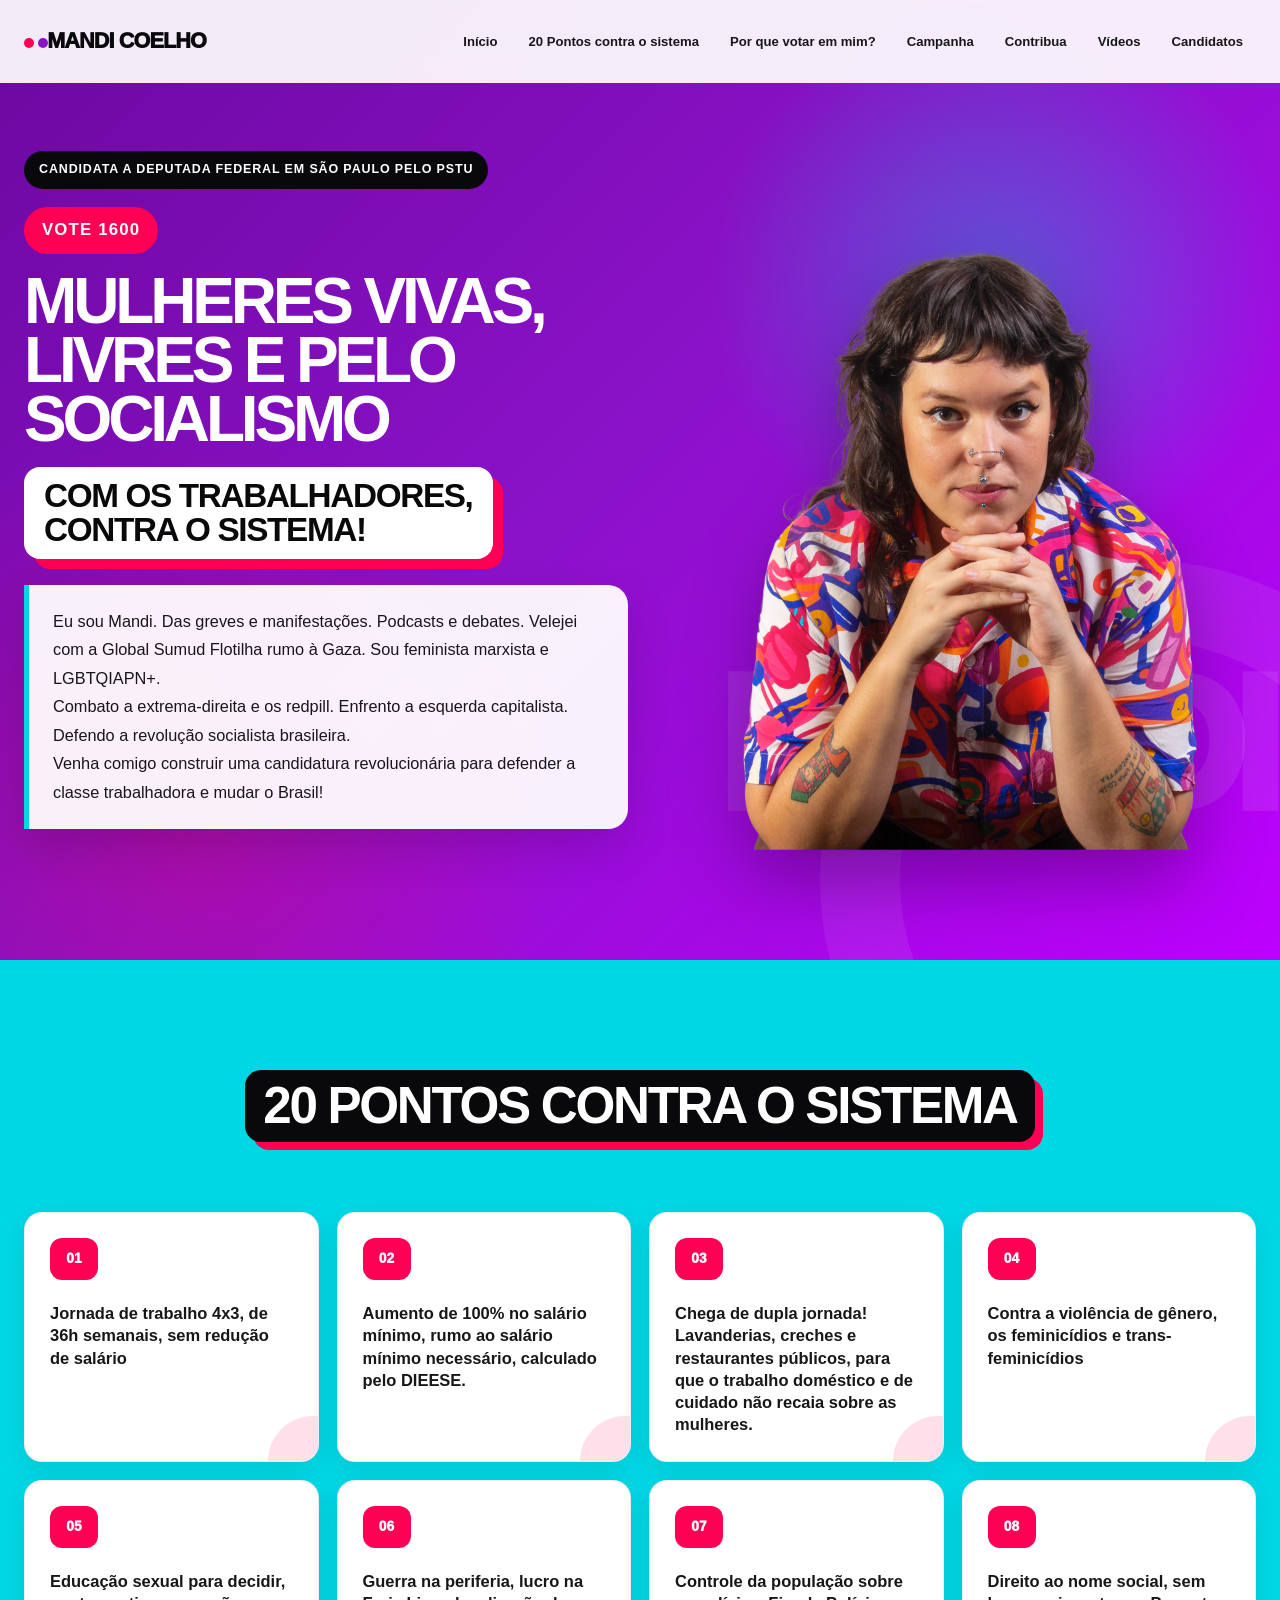
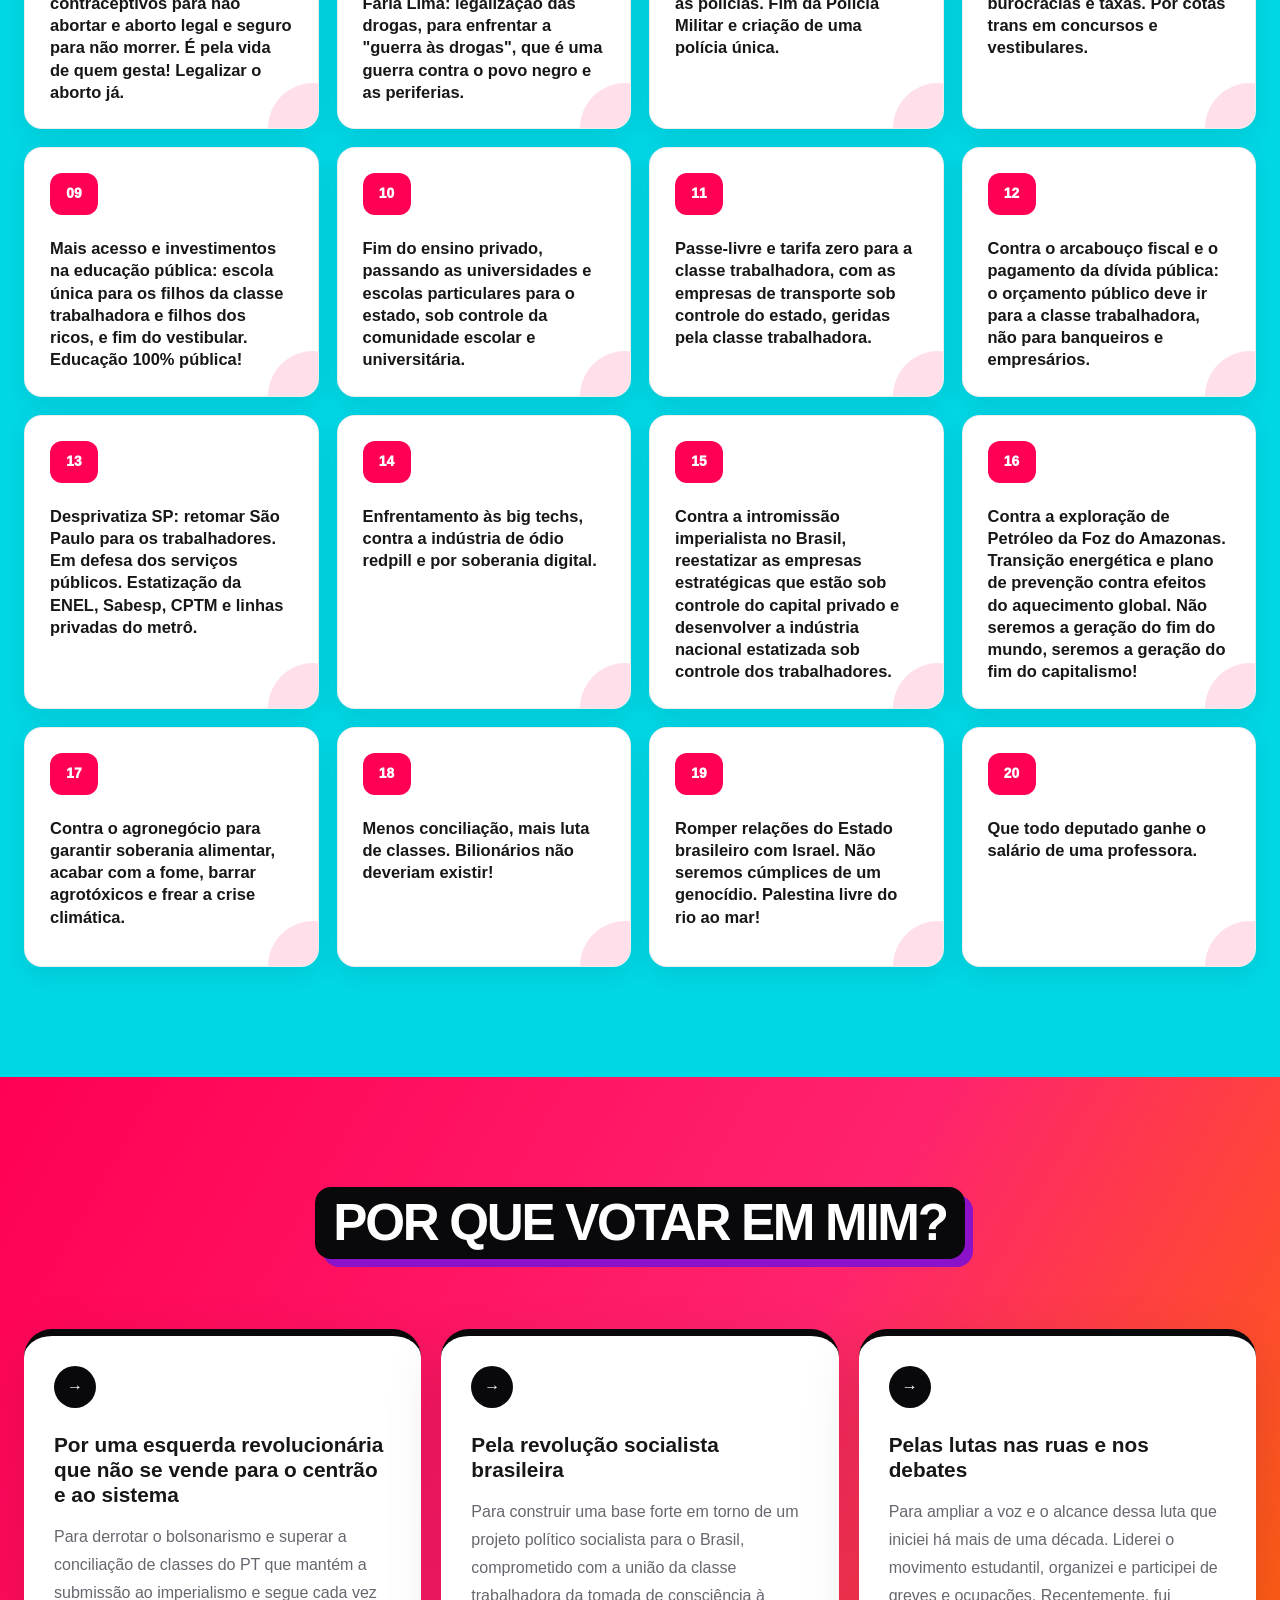
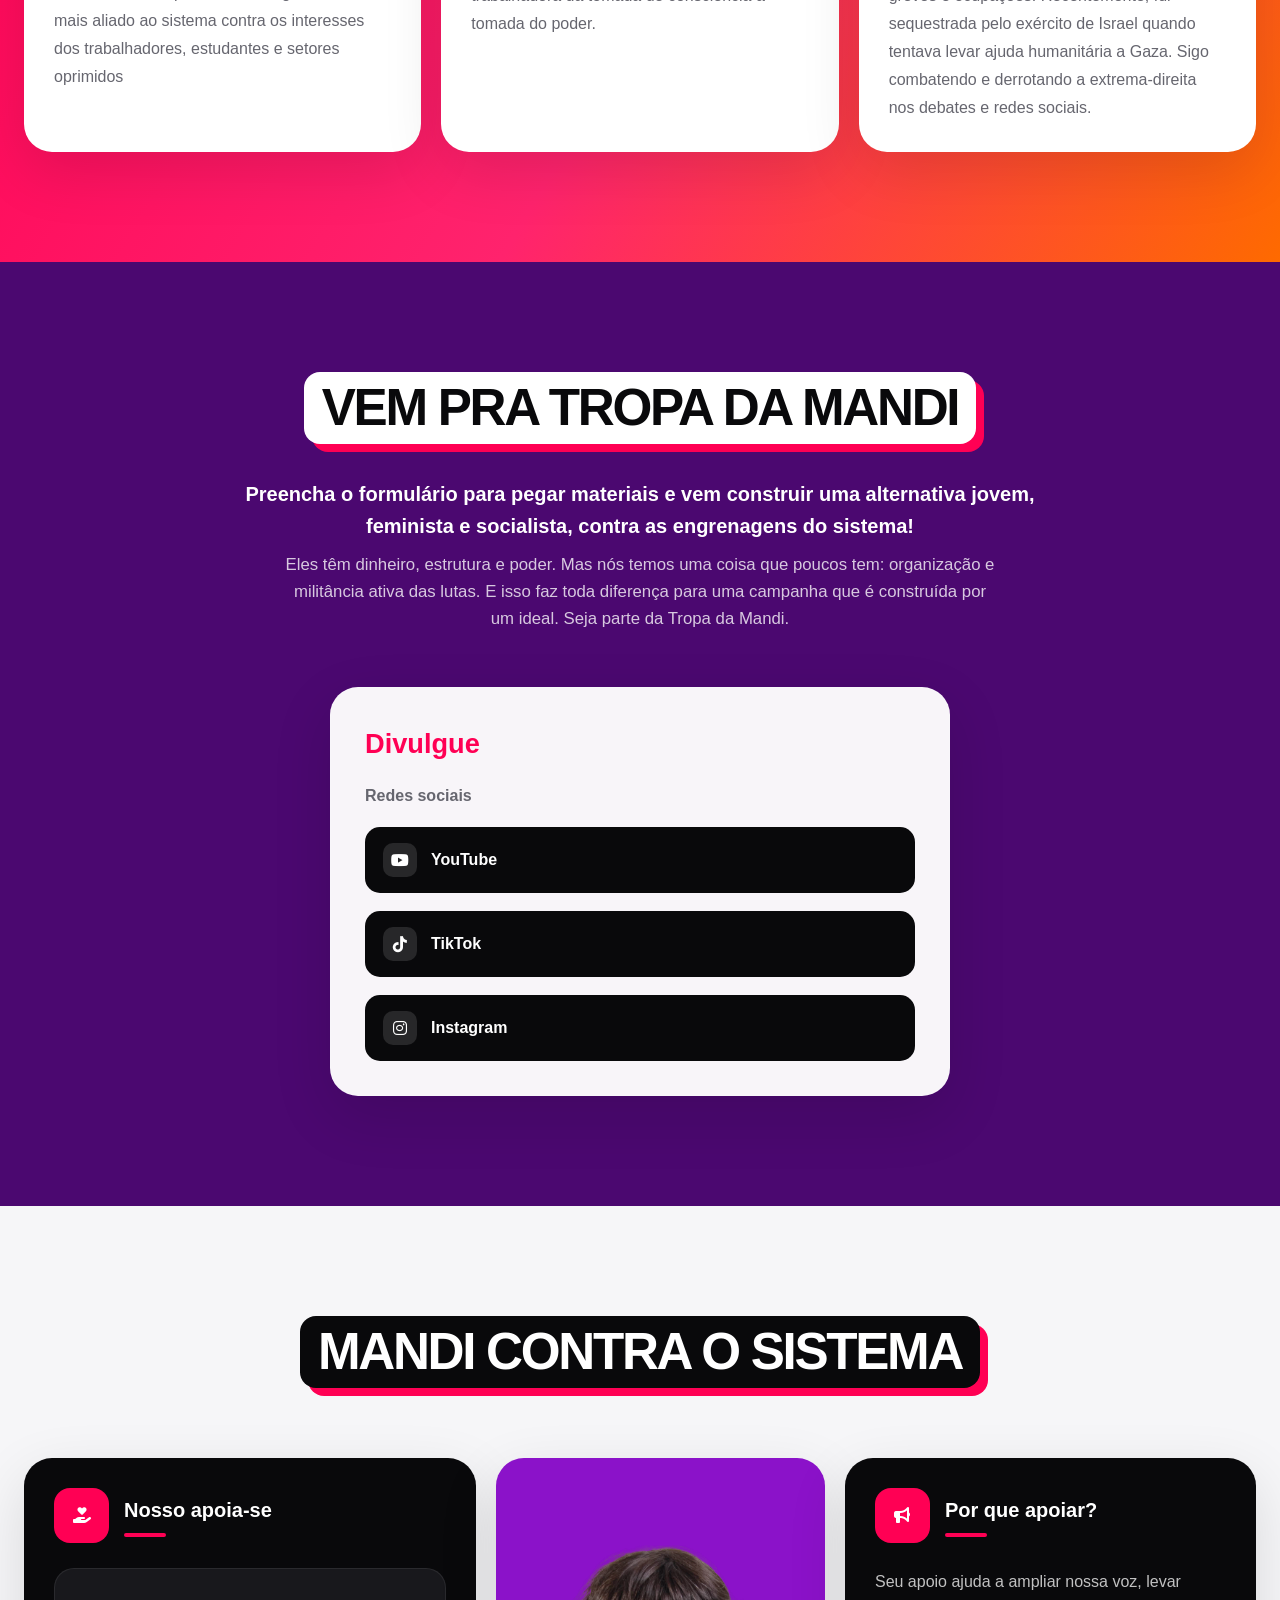
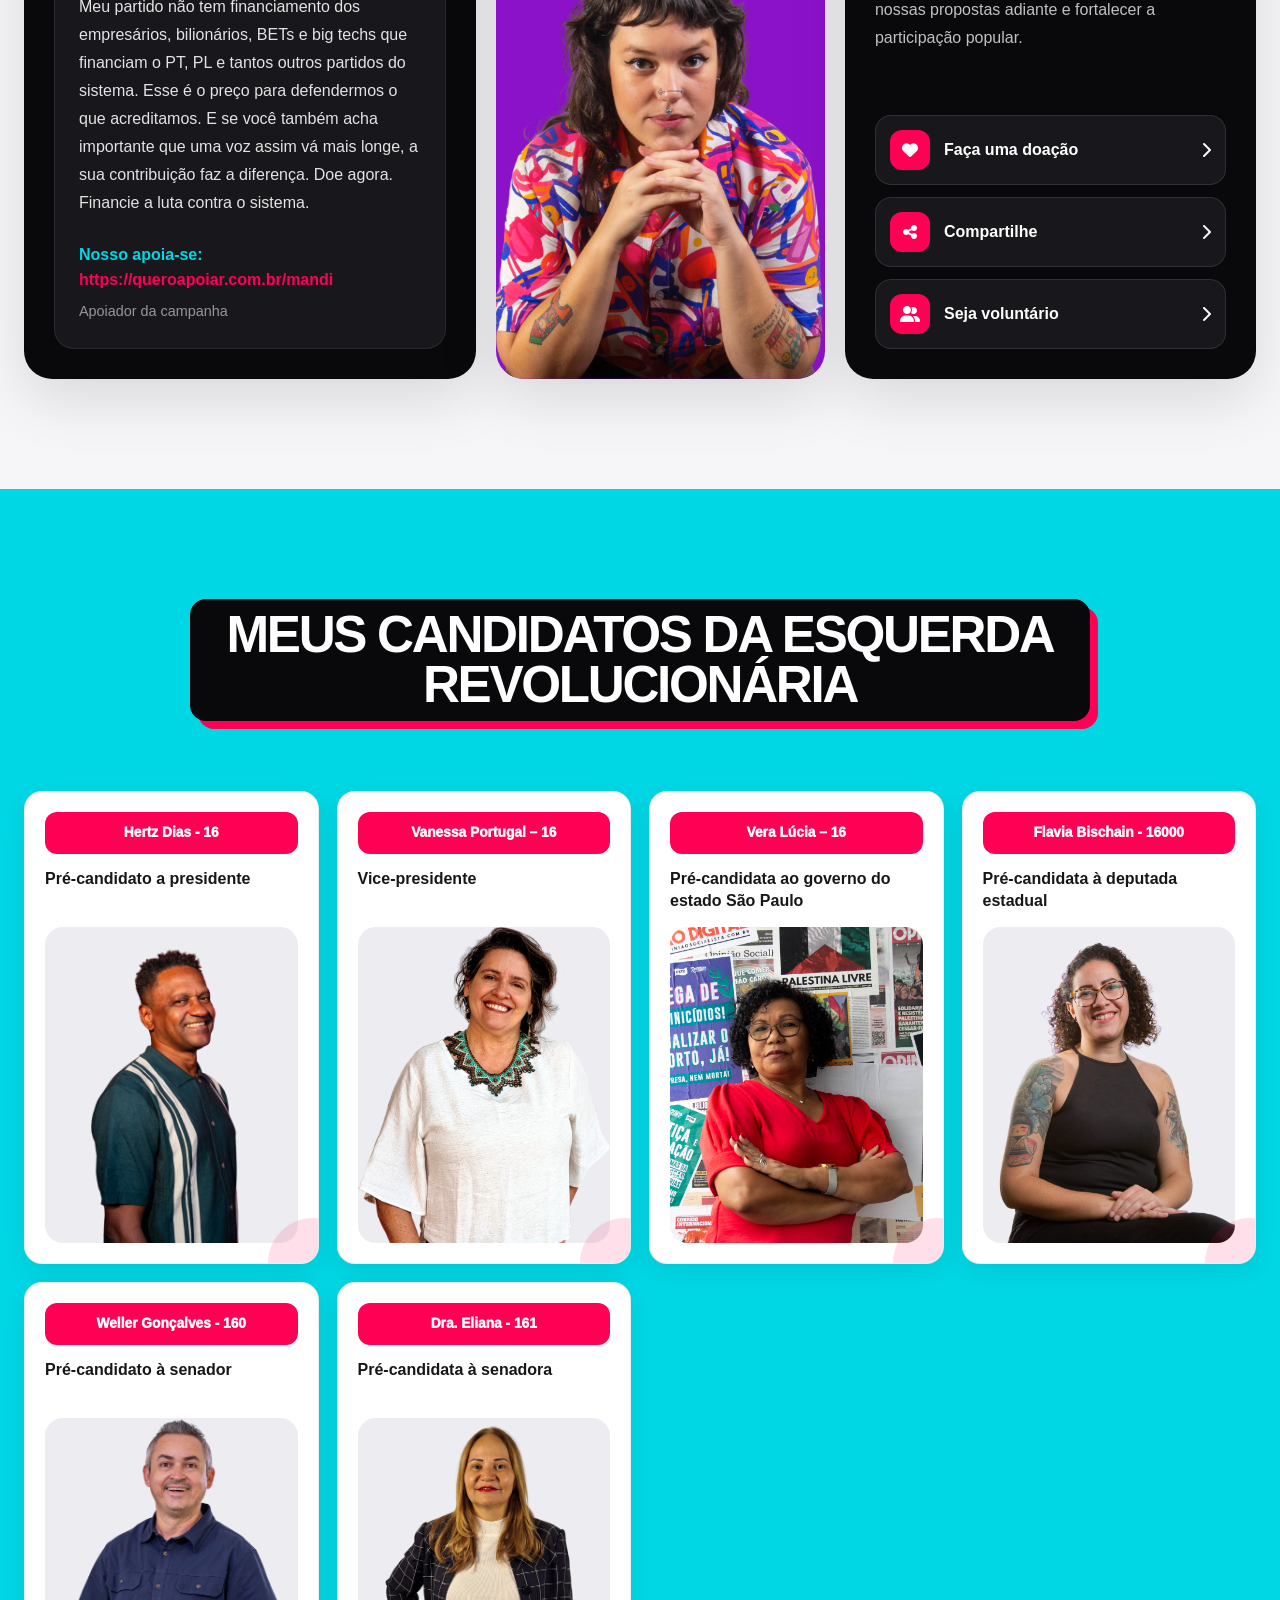
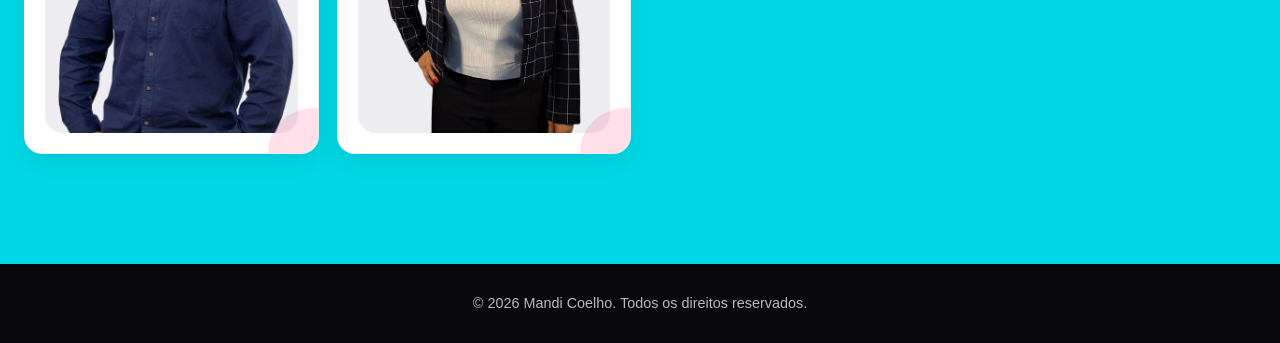
==== commit fa12ce99: "Update index.html" ====
--- a/index.html
+++ b/index.html
@@ -12,7 +12,7 @@
 
 </head>
 <body>
-    <!-- ==================== HEADER ==================== -->
+    <!-- ==================== HEADER ==  ================== -->
     <header class="header">
 
         
--- a/styleNew2.css
+++ b/styleNew2.css
@@ -1,29 +1,27 @@
+
 :root{
-
-
+    --black:#09090b;
+    --ink:#17171a;
+    --muted:#66666f;
     --white:#ffffff;
-
-    --gray:#e8e8e8;
-
-    --container:1280px;
-
-    --radius:18px;
-
-    --shadow:0 15px 40px rgba(0,0,0,.12);
-
-    /* ============Cores da Mandi============= */
-    --black:#000000;
+    --surface:#f6f6f8;
+    --surface-2:#ececf1;
+    --line:rgba(9,9,11,.10);
+
+    /* Paleta original, agora com usos mais controlados */
     --red:#ff0054;
+    --red-dark:#c90043;
+    --purple:#8b12c9;
+    --purple-dark:#4b0870;
+    --blue:#00d7e5;
     --orange:#fe6a00;
-    --purple:#bd01fe;
-    --blue:#01f0ff;
-    --light-gray:#f5f5f5;
-
-}
-
-/* ========================= */
-/* RESET */
-/* ========================= */
+
+    --container:1240px;
+    --radius:28px;
+    --radius-sm:18px;
+    --shadow:0 20px 60px rgba(9,9,11,.12);
+    --shadow-hover:0 28px 70px rgba(9,9,11,.18);
+}
 
 *{
     margin:0;
@@ -31,1571 +29,1135 @@
     box-sizing:border-box;
 }
 
-html, main, body{
-    scroll-behavior: smooth;
+html{
+    scroll-behavior:smooth;
+    scroll-padding-top:92px;
 }
 
 body{
-
     font-family:Arial, Helvetica, sans-serif;
-    background:var(--light-gray);
-    color:var(--black);
+    background:var(--surface);
+    color:var(--ink);
     line-height:1.6;
-
+    overflow-x:hidden;
+}
+
+body::selection{
+    background:var(--red);
+    color:var(--white);
 }
 
 img{
-
     display:block;
     max-width:100%;
-
 }
 
 a{
-
+    color:inherit;
     text-decoration:none;
-    color:inherit;
-
+}
+
+button,
+input,
+textarea,
+select{
+    font:inherit;
+}
+
+button{
+    cursor:pointer;
 }
 
 ul{
-
     list-style:none;
-
-}
-
-/*Header*/
-
-/**/
-/* Style the navigation menu */
-.topnav {
-  overflow: hidden;
-  background-color: #333;
-  position: relative;
-}
-
-/* Hide the links inside the navigation menu (except for logo/home) */
-.topnav #myLinks {
-  display: none;
-}
-
-/* Style navigation menu links */
-.topnav a {
-  color: white;
-  padding: 14px 16px;
-  text-decoration: none;
-  font-size: 17px;
-  display: block;
-}
-
-/* Style the hamburger menu */
-.topnav a.icon {
-  background: black;
-  display: block;
-  position: absolute;
-  right: 0;
-  top: 0;
-}
-
-/* Add a grey background color on mouse-over */
-.topnav a:hover {
-  background-color: #ddd;
-  color: black;
-}
-
-/* Style the active link (or home/logo) */
-.active {
-  background-color: #04AA6D;
-  color: white;
-}
-/**/
-
-
-
-
+}
+
+.container{
+    width:min(calc(100% - 48px), var(--container));
+    margin-inline:auto;
+}
+
+main > section{
+    padding:110px 0;
+    position:relative;
+}
+
+.section{
+    padding:110px 0;
+}
+
+.section-header{
+    max-width:900px;
+    margin:0 auto 54px;
+    text-align:center;
+}
+
+.section-header h2{
+    display:inline-block;
+    margin-bottom:16px;
+    font-size:clamp(2rem,4vw,3.6rem);
+    line-height:.98;
+    letter-spacing:-.045em;
+    text-transform:uppercase;
+}
+
+.section-header p{
+    max-width:720px;
+    margin-inline:auto;
+    color:var(--muted);
+    font-size:1.05rem;
+}
+
+/* ================= HEADER ================= */
 
 .header{
-
     position:fixed;
-
-    top:0;
-    left:0;
-
-    width:100%;
-
+    inset:0 0 auto;
     z-index:999;
-
+    background:rgba(255,255,255,.92);
+    border-bottom:1px solid transparent;
+    backdrop-filter:blur(16px);
+    transition:.25s ease;
+}
+
+.header.scrolled{
+    border-color:var(--line);
+    box-shadow:0 10px 35px rgba(0,0,0,.08);
+}
+
+.header .container{
+    min-height:82px;
+    display:flex;
+    align-items:center;
+    justify-content:space-between;
+    gap:30px;
+}
+
+.logo{
+    color:var(--black);
+    font-size:1.35rem;
+    font-weight:950;
+    letter-spacing:-.04em;
+    white-space:nowrap;
+}
+
+.logo::before{
+    content:"";
+    display:inline-block;
+    width:10px;
+    height:10px;
+    margin-right:8px;
+    border-radius:50%;
+    background:var(--red);
+    box-shadow:14px 0 0 var(--purple);
+}
+
+.menu ul{
+    display:flex;
+    align-items:center;
+    justify-content:flex-end;
+    gap:5px;
+}
+
+.menu a{
+    display:inline-flex;
+    align-items:center;
+    min-height:40px;
+    padding:8px 13px;
+    border-radius:999px;
+    color:var(--ink);
+    font-size:.82rem;
+    font-weight:800;
+    transition:.2s ease;
+}
+
+.menu a:hover,
+.menu a:focus-visible{
+    background:var(--black);
+    color:var(--white);
+    transform:translateY(-1px);
+}
+
+.menu-toggle{
+    display:none;
+    width:44px;
+    height:44px;
+    border:0;
+    border-radius:14px;
+    background:var(--black);
+    color:var(--white);
+    align-items:center;
+    justify-content:center;
+    font-size:1.1rem;
+}
+
+.sr-only{
+    position:absolute;
+    width:1px;
+    height:1px;
+    padding:0;
+    margin:-1px;
+    overflow:hidden;
+    clip:rect(0,0,0,0);
+    white-space:nowrap;
+    border:0;
+}
+
+/* ================= HERO ================= */
+
+.hero{
+    min-height:100svh;
+    display:flex;
+    align-items:center;
+    overflow:hidden;
+    background:
+        radial-gradient(circle at 78% 30%, rgba(0,215,229,.34), transparent 24%),
+        radial-gradient(circle at 15% 85%, rgba(255,0,84,.28), transparent 28%),
+        linear-gradient(135deg, #6c08a0 0%, #8b12c9 48%, #bd01fe 100%);
+    color:var(--white);
+    padding-top:130px;
+}
+
+.hero::before{
+    content:"";
+    position:absolute;
+    width:480px;
+    height:480px;
+    right:-180px;
+    bottom:-240px;
+    border:80px solid rgba(255,255,255,.07);
+    border-radius:50%;
+}
+
+.hero-flex{
+    display:grid;
+    grid-template-columns:minmax(0,1.03fr) minmax(360px,.97fr);
+    align-items:center;
+    gap:60px;
+}
+
+.hero-text{
+    display:flex;
+    flex-direction:column;
+    align-items:flex-start;
+    gap:18px;
+    position:relative;
+    z-index:2;
+}
+
+.subtitle,
+.subtitle2{
+    width:max-content;
+    max-width:100%;
+    border-radius:999px;
+    padding:9px 15px;
+    background:var(--black);
+    color:var(--white);
+    font-size:.78rem;
+    font-weight:900;
+    letter-spacing:.07em;
+    text-transform:uppercase;
+}
+
+.subtitle2{
+    background:var(--red);
+    font-size:1.05rem;
+    padding:10px 18px;
+}
+
+.hero-text h2{
+    max-width:760px;
+    color:var(--white);
+    font-size:clamp(2.1rem,5vw,5.2rem);
+    line-height:.92;
+    letter-spacing:-.065em;
+    text-transform:uppercase;
+}
+
+.hero-text h1{
+    max-width:720px;
+    color:var(--black);
     background:var(--white);
-
-    box-shadow:0 5px 20px rgba(0,0,0,.05);
-
-}
-
-.header .container{
-
-    display: flex;
-
-    justify-content:space-between;
-
-    align-items:center;
-
-    height:90px;
-
-}
-
-.logo{
-
-    font-size:1.7rem;
-
-    font-weight:bold;
-
-    color:var(--red);
-
-    margin-right: 10px;
-}
-
-.menu ul{
-
-    display:flex;
-
-    gap:40px;
-
-}
-
-.menu a{
-    transition:.25s;
-
-    font-weight:bold;
-
-    display:inline-block;
-    padding:8px 12px;
-    border-radius:999px;
-    background:var(--red);
-    color:var(--white);
-
-}
-
-.menu-toggle,
-.sr-only{
-    display:none;
-}
-
-.menu a:hover{
-
-    color:var(--white);
-    background:var(--black);
-
-}
-
-@media (max-width: 900px){
-    .header .container{
-        position:relative;
-    }
-
-    .menu-toggle{
-        display:flex;
-        align-items:center;
-        justify-content:center;
-        width:44px;
-        height:44px;
-        border:0;
-        border-radius:10px;
-        background:var(--black);
-        color:var(--white);
-        font-size:1.25rem;
-        cursor:pointer;
-    }
-
-    .menu ul{
-        display:none;
-        position:absolute;
-        top:78px;
-        right:4%;
-        width:min(280px, 92vw);
-        padding:12px;
-        flex-direction:column;
-        gap:4px;
-        background:var(--white);
-        box-shadow:0 15px 40px rgba(0,0,0,.16);
-        border-radius:14px;
-    }
-
-    .menu.is-open ul{
-        display:flex;
-    }
-
-    .menu a{
-        display:block;
-        padding:10px 12px;
-    }
-
-    .sr-only{
-        position:absolute;
-        width:1px;
-        height:1px;
-        padding:0;
-        margin:-1px;
-        overflow:hidden;
-        clip:rect(0,0,0,0);
-        white-space:nowrap;
-        border:0;
-    }
-}
-
-/* ============ Hero ============= */
-.hero{
-
+    padding:12px 20px;
+    border-radius:16px;
+    font-size:clamp(1.35rem,2.6vw,2.35rem);
+    line-height:1.02;
+    letter-spacing:-.04em;
+    text-transform:uppercase;
+    box-shadow:10px 10px 0 var(--red);
+}
+
+.hero-text-container p{
+    max-width:650px;
+    margin-top:8px;
+    padding:22px 24px;
+    border-left:5px solid var(--blue);
+    border-radius:0 20px 20px 0;
+    background:rgba(255,255,255,.94);
+    color:var(--ink);
+    font-size:1.02rem;
+    line-height:1.75;
+    box-shadow:0 18px 45px rgba(0,0,0,.15);
+}
+
+.hero-image{
     position:relative;
-
-    min-height:100vh;
-
-    display:flex;
-
-    align-items:center;
-
-    padding:80px 0;
-
-    background:var(--purple);
-
-}
-
-.hero-flex{
-
-    display: flex;
-
-    /*grid-template-columns:1fr 1fr;*/
-
-    gap:80px;
-
-    align-items:stretch;
-
-    min-height:100%;
-
-}
-
-.hero-text{
-
-    display:flex;
-
-    flex-direction:column;
-
+    min-height:620px;
+    display:flex;
+    align-items:flex-end;
     justify-content:center;
-
-    gap:28px;
-
-}
-
-.hero-text h1{
-
-    font-size:clamp(1.2rem,2.5vw,2.5rem);
-
-    line-height:1.02;
-
-    margin:0;
-
-
-    letter-spacing:-0.04em;
-
-    color: var(--red);
-
-
-    border-radius:50px 50px;
-    width: fit-content;
-    padding: 10px 20px;
-    justify-self: center;
-    
-
-    background: var(--black);
-}
-
-.hero-text h2{
-        color: var(--red);
-
-    padding: 10px 20px;
-
-    border-radius:50px 50px;
-    width: fit-content;
-    justify-self: center;
-    
-
-    background: var(--black);
-}
-
-
-
-.subtitle{
-
-    display:inline-flex;
-
-    width:fit-content;
-    background:var(--red);
-
-    color:var(--white);
-
-    padding:12px 24px;
-
-    border-radius:999px;
-
-    letter-spacing:1px;
-
-    font-size:.95rem;
-
-    font-weight:700;
-
-    text-transform:uppercase;
-
-}
-
-.subtitle2{
-display:inline-flex;
-
-    width:fit-content;
-    background:var(--red);
-
-    color:var(--white);
-
-    padding:12px 24px;
-
-    border-radius:999px;
-
-    letter-spacing:1px;
-
-    font-size:1.25rem;
-
-    font-weight:700;
-
-    text-transform:uppercase;
-
-}
-
-.hero-text-container p{
-
-    flex: 1;
-
-    font-size:1.1rem;
-
-    line-height:1.9;
-
-    color:#333;
-
-    max-width:640px;
-
-    margin:0;
-
-    background:var(--light-gray);
-
-    padding:24px 28px;
-
-    border-radius:28px;
-
-    box-shadow:0 24px 60px rgba(0,0,0,.08);
-
-}
-
-.hero-buttons{
-
-    display:flex;
-
-    gap:18px;
-
-    flex-wrap:wrap;
-
-}
-
-.hero-image{
-
+    animation:hero-image-in .7s ease-out both;
+}
+
+.hero-image::before{
+    content:"MANDI";
+    position:absolute;
+    right:-2%;
+    bottom:4%;
+    color:rgba(255,255,255,.09);
+    font-size:clamp(6rem,15vw,13rem);
+    font-weight:950;
+    line-height:.8;
+    letter-spacing:-.08em;
+    pointer-events:none;
+}
+
+.hero-image img{
     position:relative;
-    flex: 1;
-    justify-content:right;
-
-    align-items:flex-end;
-
-    animation:hero-image-fade-in .8s ease-out both;
-
-}
-
-@keyframes hero-image-fade-in{
-    from{
-        opacity:0;
-        transform:translateY(20px);
-    }
-    to{
-        opacity:1;
-        transform:translateY(0);
-    }
-}
-
-.hero-image img{
-
-    width:100%;
-
-    max-width:520px;
-
-    display:block;
-
-    border-radius:28px;
-
-    box-shadow:0 30px 70px rgba(0,0,0,.14);
-
-    filter:drop-shadow(0 24px 28px rgba(0,0,0,.22));
-
-    transition:opacity .45s ease, filter .45s ease;
+    z-index:2;
+    width:min(100%,560px);
+    max-height:720px;
+    object-fit:contain;
+    border-radius:34px;
+    filter:drop-shadow(0 30px 35px rgba(0,0,0,.30));
+    transition:.4s ease;
+}
+
+.hero-first-image{
+    background:transparent;
 }
 
 .hero-image-hover{
-    position:absolute;
-    top:0;
-    left:0;
+    position:absolute !important;
+    inset:0 auto 0 50%;
+    width:min(100%,560px) !important;
+    height:100%;
+    transform:translateX(-50%);
+    object-fit:cover !important;
     opacity:0;
-    transition:opacity .45s ease;
-}
-.hero-first-image{
-    transition:opacity .45s ease, filter .45s ease;
-    background: var(--red);
-
-}
+}
+
 .hero-image:hover .hero-first-image{
     opacity:0;
-}
+    transform:scale(1.02);
+}
+
 .hero-image:hover .hero-image-hover{
     opacity:1;
 }
 
-@media (max-width: 900px){
-    .hero-flex{
-        flex-direction:column;
-        gap:40px;
-    }
-
-    .hero-image{
-        width:100%;
-    }
-
-    .hero-image img{
-        width:100%;
-        margin:0 auto;
-    }
-}
-
-@media (prefers-reduced-motion: reduce){
-    .hero-image{
-        animation:none;
-    }
-}
-
-
-.hero-background{
+@keyframes hero-image-in{
+    from{opacity:0; transform:translateY(28px) scale(.98);}
+    to{opacity:1; transform:translateY(0) scale(1);}
+}
+
+/* ================= PROPOSTAS ================= */
+
+.section-propostas{
+    background:var(--blue);
+}
+
+.section-propostas .section-header h2,
+.candidatos-section .section-header h2{
+    padding:11px 18px;
+    border-radius:16px;
+    background:var(--black);
+    color:var(--white);
+    box-shadow:8px 8px 0 var(--red);
+}
+
+.section-propostas .section-header p{
+    color:var(--black);
+}
+
+.cards{
+    display:grid;
+    grid-template-columns:repeat(4,minmax(0,1fr));
+    gap:18px;
+}
+
+.card{
+    position:relative;
+    overflow:hidden;
+    min-height:240px;
+    padding:25px;
+    border:1px solid rgba(9,9,11,.07);
+    border-radius:var(--radius-sm);
+    background:var(--white);
+    box-shadow:0 8px 28px rgba(0,0,0,.08);
+    transition:transform .25s ease, box-shadow .25s ease, background .25s ease, color .25s ease;
+}
+
+.card::after{
+    content:"";
     position:absolute;
-    left:50%;
-    bottom:0;
-    width:96%;
-    max-width:1600px;
-    transform:translateX(-50%);
-    height:40%;
-    display:flex;
+    width:90px;
+    height:90px;
+    right:-40px;
+    bottom:-45px;
+    border-radius:50%;
+    background:var(--red);
+    opacity:.12;
+    transition:.25s ease;
+}
+
+.card:hover{
+    transform:translateY(-7px);
+    box-shadow:var(--shadow-hover);
+}
+
+.section-propostas .card:hover{
+    background:var(--black);
+    color:var(--white);
+}
+
+.card span{
+    position:relative;
+    z-index:1;
+    display:inline-flex;
+    min-width:48px;
+    height:42px;
+    padding:0 13px;
     align-items:center;
     justify-content:center;
-    overflow:hidden;
-    z-index:0;
-    border-radius:40px 40px 0 0;
-}
-
-.hero-background img{
-    width:auto;
-    height:auto;
-    max-width:100%;
-    max-height:100%;
-    margin:auto;
-}
-
-/*=========== 20 pontos contra o sistema ============*/
-
-
-.cards{
-
-    display:grid;
-
-    grid-template-columns:repeat(auto-fit,minmax(280px,1fr));
-
-    gap:30px;
-
-}
-
-.card{
-    border-radius:var(--radius);
-    padding:35px;
-    box-shadow:var(--shadow);
-    transition:.3s;
-        background:var(--light-gray);
-}
-.card-purple{
-    background:var(--purple);
-    /*border-radius:var(--radius);
-    padding:35px;
-    box-shadow:var(--shadow);
-    transition:.3s;*/
-}
-
-.card:hover{
-    transform:translateY(-10px);
-    background:var(--purple);
-    color: var(--white);
-}
-
-.card span{
-
-    display:inline-flex;
-
-    min-width:50px;
-    max-width: 200px;
-
-    height:50px;
-
-    justify-content:center;
-
-    align-items:center;
-
-    border-radius:10%;
-    padding: 0 10px;
-
+    margin-bottom:22px;
+    border-radius:12px;
     background:var(--red);
-
-    color:var(--white);
-
-    font-weight:bold;
-
-    margin-bottom:20px;
+    color:var(--white);
+    font-size:.86rem;
+    font-weight:950;
 }
 
 .card h3{
-
-    margin-bottom:15px;
-
+    position:relative;
+    z-index:1;
+    margin:0;
+    font-size:1.03rem;
+    line-height:1.35;
 }
 
 .card p{
-        display: none;
-
-}
-
-.section-propostas{
-    
-    background: var(--blue);
-}
-
-.section-propostas h2{
-    border-radius:50px 50px;
-    display:inline-block;
-    width:fit-content;
-    max-width:100%;
-    padding: 10px 20px;
-    margin:0 auto 15px;
-    line-height:1.1;
-    text-align:center;
-    
-    color: var(--white);
-    background: var(--black);
-}
-
-/*Botões*/
-.btn{
-
-    display:inline-flex;
-
-    align-items:center;
-
-    justify-content:center;
-
-    padding:18px 34px;
-
-    border-radius:999px;
-
-    background:var(--purple);
-
-    color:white;
-
-    font-weight:bold;
-
-    transition:.25s;
-
-}
-
-.btn:hover{
-
-    transform:translateY(-4px);
-
-    background:var(--red);
-
-}
-
-.btn.secondary{
-
-    background:transparent;
-
-    color:var(--red);
-
-    border:2px solid var(--red);
-
-}
-
-/*Por que votar em mim*/
+    display:none;
+}
+
+.card img{
+    width:100%;
+    max-height:330px;
+    margin-top:20px;
+    object-fit:cover;
+    border-radius:18px;
+}
+
+/* ================= POR QUE VOTAR ================= */
+
+.section-votar-em-mim{
+    background:
+        linear-gradient(120deg, var(--red) 0%, #ff236d 55%, var(--orange) 100%);
+}
+
+.section-votar-em-mim .section-header h2{
+    background:var(--black);
+    color:var(--white);
+    padding:11px 18px;
+    border-radius:16px;
+    box-shadow:8px 8px 0 var(--purple);
+}
+
 .motivos-container{
     display:grid;
-    grid-template-columns: 1fr 1fr; /* Creates two equal columns */
-    gap: 10px 40px; /* Optional: Adds space between the columns */
+    grid-template-columns:repeat(3,1fr);
+    gap:20px;
 }
 
 .motivos-container article{
-    background:var(--blue);
-    color:var(--white);
-    padding:20px;
-    border-radius:50px 50px;
-}
+    min-height:290px;
+    display:flex;
+    flex-direction:column;
+    justify-content:flex-start;
+    padding:30px;
+    border-radius:var(--radius);
+    background:var(--white);
+    box-shadow:var(--shadow);
+    border-top:7px solid var(--black);
+}
+
+.motivos-container article::before{
+    content:"→";
+    width:42px;
+    height:42px;
+    display:flex;
+    align-items:center;
+    justify-content:center;
+    margin-bottom:25px;
+    border-radius:50%;
+    background:var(--black);
+    color:var(--white);
+    font-weight:900;
+}
+
+.motivos-container h3{
+    margin-bottom:15px;
+    font-size:1.3rem;
+    line-height:1.2;
+}
+
 .motivos-container p{
-    color: var(--black);
-}
-.motivos-container h3{
-    color: var(--black);
-}
-.section-votar-em-mim{
-    /*
-    background-image: url('./img/Mandi.png');
-    background-size: cover;
-    background-attachment:scroll;*/
-    background-color: var(--red);
-    padding-bottom: 20px;
-}
-
-/* CAndidatos */
-.candidatos-section {
-    background: var(--blue);
-}
-
-.candidatos-section .section-header h2{
-    border-radius:50px 50px;
-    display:inline-block;
-    width:fit-content;
-    max-width:100%;
-    padding: 10px 20px;
-    margin:0 auto 15px;
-    line-height:1.1;
-    text-align:center;
-    
-    color: var(--white);
-    background: var(--black);
-}
-
-/* ============ Construa campanha comigo ============ */
+    color:var(--muted);
+    line-height:1.75;
+}
+
+/* ================= CAMPANHA ================= */
+
 .section-construa-campanha-section{
-    background: var(--purple);
+    background:var(--purple-dark);
+    color:var(--white);
 }
 
 .section-construa-campanha-section .section-header h2{
-    background: var(--black);
-    color: var(--white);
-    border-radius:50px 50px;
-    width: fit-content;
-    padding: 10px 20px;
-    justify-self: center;
-}
+    padding:11px 18px;
+    border-radius:16px;
+    background:var(--white);
+    color:var(--black);
+    box-shadow:8px 8px 0 var(--red);
+}
+
 .section-construa-campanha-section .section-header h3{
-    color: var(--white);
-}
+    max-width:820px;
+    margin:18px auto 10px;
+    color:var(--white);
+    font-size:1.25rem;
+}
+
 .section-construa-campanha-section .section-header p{
-    color: var(--white);
+    color:rgba(255,255,255,.78);
 }
 
 .construa-campanha{
     display:flex;
-    gap:30px;
     justify-content:center;
-    align-items:flex-start;
-    flex-wrap:wrap;
+    gap:24px;
 }
 
 .construa-campanha-form,
 .construa-campanha-redes{
-    background:var(--light-gray);
-    border-radius:24px;
-    box-shadow:0 20px 50px rgba(0,0,0,.08);
-    padding:32px;
-    width:min(540px,100%);
-}
-
-.construa-campanha-form{
+    width:min(620px,100%);
+    padding:34px;
+    border:1px solid rgba(255,255,255,.12);
+    border-radius:var(--radius);
+    background:rgba(255,255,255,.96);
+    color:var(--ink);
+    box-shadow:var(--shadow);
+}
+
+.construa-campanha-redes{
     display:flex;
     flex-direction:column;
     gap:18px;
 }
 
-.construa-campanha-form h3{
-    color:var(--red);
-    font-size:1.3rem;
-    margin-bottom:0.5rem;
-}
-
-.construa-campanha-form label{
-    display:block;
-    color:var(--black);
-    margin-bottom:8px;
-    font-weight:600;
-}
-
-.construa-campanha-form input,
-.construa-campanha-form textarea,
-.construa-campanha-form select{
-    width:100%;
-    padding:15px 18px;
-    border-radius:18px;
-    border:1px solid var(--light-gray);
-    background:var(--light-gray);
-    color:var(--black);
-    font-size:1rem;
-}
-
-.construa-campanha-form textarea{
-    min-height:160px;
-    resize:vertical;
-}
-
-.construa-campanha-form button{
-    width:100%;
-    padding:18px;
-    border-radius:999px;
-    border:0;
-    background:var(--red);
-    color:var(--white);
-    font-size:1rem;
-    font-weight:700;
-    cursor:pointer;
-    transition:transform .25s ease, background .25s ease;
-}
-
-.construa-campanha-form button:hover{
-    transform:translateY(-2px);
-    background:var(--red);
-}
-
-.construa-campanha-redes{
-    display:flex;
-    flex-direction:column;
-    gap:24px;
-}
-
-.construa-campanha-redes h3,
-.construa-campanha-redes h4{
-    margin:0;
-}
-
 .construa-campanha-redes h3{
     color:var(--red);
-    font-size:1.35rem;
+    font-size:1.7rem;
 }
 
 .construa-campanha-redes h4{
-    color:var(--black);
+    color:var(--muted);
     font-size:1rem;
-    margin-bottom:8px;
 }
 
 .construa-campanha-redes .btn{
     width:100%;
     justify-content:flex-start;
     gap:14px;
-    padding:16px 20px;
-    border-radius:18px;
+    padding:16px 18px;
+    border-radius:15px;
+    background:var(--black);
+    color:var(--white);
+    transition:.2s ease;
+}
+
+.construa-campanha-redes .btn:hover{
+    background:var(--red);
+    transform:translateX(5px);
+}
+
+.construa-campanha-redes .btn i{
+    width:34px;
+    height:34px;
+    display:inline-flex;
+    align-items:center;
+    justify-content:center;
+    border-radius:10px;
+    background:rgba(255,255,255,.12);
+}
+
+.btn{
+    display:inline-flex;
+    align-items:center;
+    justify-content:center;
+    padding:16px 25px;
+    border:0;
+    border-radius:999px;
+    background:var(--red);
+    color:var(--white);
+    font-weight:900;
+    transition:.2s ease;
+}
+
+.btn:hover{
+    transform:translateY(-3px);
+    background:var(--black);
+}
+
+.btn.secondary{
+    background:transparent;
+    color:var(--red);
+    border:2px solid var(--red);
+}
+
+/* ================= CONTRIBUA ================= */
+
+.fortalece-campanha-section{
+    background:var(--surface);
+}
+
+.fortalece-campanha-section .section-header h2{
+    padding:11px 18px;
+    border-radius:16px;
+    background:var(--black);
+    color:var(--white);
+    box-shadow:8px 8px 0 var(--red);
+}
+
+.fortalece-campanha-grid{
+    display:grid;
+    grid-template-columns:1.1fr .8fr 1fr;
+    gap:20px;
+    align-items:stretch;
+}
+
+.fortalece-card{
+    min-height:520px;
+    padding:30px;
+    border-radius:var(--radius);
+    background:var(--black);
+    color:var(--white);
+    box-shadow:var(--shadow);
+}
+
+.fortalece-card-left,
+.fortalece-card-right{
+    display:flex;
+    flex-direction:column;
+    gap:25px;
+}
+
+.fortalece-card-image{
+    padding:0;
+    overflow:hidden;
+    background:var(--purple);
+}
+
+.fortalece-card-image img{
+    width:100%;
+    height:100%;
+    min-height:520px;
+    object-fit:cover;
+}
+
+.card-top{
+    display:flex;
+    align-items:center;
+    gap:15px;
+}
+
+.card-icon{
+    width:55px;
+    height:55px;
+    flex:0 0 55px;
+    display:flex;
+    align-items:center;
+    justify-content:center;
+    border-radius:16px;
+    background:var(--red);
+    color:var(--white);
+}
+
+.card-top h3{
+    color:var(--white);
+    margin:0;
+    font-size:1.25rem;
+}
+
+.card-divider{
+    display:block;
+    width:42px;
+    height:4px;
+    margin-top:7px;
+    border-radius:999px;
+    background:var(--red);
+}
+
+.quote-card{
+    display:flex;
+    flex:1;
+    flex-direction:column;
+    justify-content:space-between;
+    gap:25px;
+    padding:24px;
+    border-radius:20px;
+    background:#18181c;
+    border:1px solid rgba(255,255,255,.08);
+}
+
+.quote-text{
+    margin:0;
+    color:rgba(255,255,255,.88);
+    line-height:1.75;
+}
+
+.quote-meta strong{
+    display:block;
+    margin-bottom:5px;
+    color:var(--blue);
+}
+
+.quote-meta a{
+    color:var(--red);
+    word-break:break-word;
+}
+
+.quote-meta span{
+    color:rgba(255,255,255,.55);
+    font-size:.9rem;
+}
+
+.fortalece-card-right > p{
+    color:rgba(255,255,255,.75);
+    line-height:1.75;
+}
+
+.action-list{
+    display:flex;
+    flex-direction:column;
+    gap:12px;
+    margin-top:auto;
+}
+
+.action-item{
+    width:100%;
+    display:flex;
+    align-items:center;
+    gap:14px;
+    padding:14px;
+    border:1px solid rgba(255,255,255,.10);
+    border-radius:16px;
+    background:#18181c;
+    color:var(--white);
     text-align:left;
-}
-
-.construa-campanha-redes .btn i{
+    font-weight:800;
+    transition:.2s ease;
+}
+
+.action-item > span:nth-child(2){
+    flex:1;
+}
+
+.action-item:hover{
+    border-color:var(--red);
+    transform:translateX(5px);
+}
+
+.action-icon{
+    width:40px;
+    height:40px;
     display:inline-flex;
-    width:32px;
-    height:32px;
     align-items:center;
     justify-content:center;
+    flex:0 0 40px;
+    border-radius:12px;
+    background:var(--red);
+    color:var(--white);
+}
+
+/* ================= CANDIDATOS ================= */
+
+.candidatos-section{
+    background:var(--blue);
+}
+
+.candidatos-section .card{
+    min-height:0;
+    padding:20px;
+}
+
+.candidatos-section .card span{
+    width:100%;
+    max-width:none;
+    height:auto;
+    min-height:42px;
+    border-radius:12px;
+    margin-bottom:14px;
+    text-align:center;
+}
+
+.candidatos-section .card h3{
+    min-height:44px;
+    margin-bottom:15px;
+    font-size:1rem;
+}
+
+.candidatos-section .card img{
+    aspect-ratio:4/5;
+    max-height:none;
+    margin-top:10px;
+    object-fit:cover;
+    background:var(--surface-2);
+}
+
+.candidatos-section .card:hover{
+    background:var(--white);
+}
+
+/* ================= VÍDEOS / CARROSSEL ================= */
+
+.videos-section{
+    background:var(--blue);
+}
+
+.videos-section .section-header h2{
+    background:var(--black);
+    color:var(--white);
+    padding:11px 18px;
+    border-radius:16px;
+}
+
+.videos-carousel{
+    display:flex;
+    align-items:center;
+    gap:12px;
+}
+
+.carousel-track{
+    display:flex;
+    gap:24px;
+    width:100%;
+    padding:20px 8vw;
+    overflow-x:auto;
+    scroll-behavior:smooth;
+    scroll-snap-type:x mandatory;
+    scrollbar-width:none;
+}
+
+.carousel-track::-webkit-scrollbar{
+    display:none;
+}
+
+.carousel-slide{
+    min-width:min(70%,620px);
+    flex:0 0 min(70%,620px);
+    scroll-snap-align:center;
+    opacity:.7;
+    transition:.25s ease;
+}
+
+.carousel-slide.active{
+    opacity:1;
+    transform:scale(1.02);
+    box-shadow:var(--shadow);
+}
+
+.carousel-slide iframe{
+    width:100%;
+    height:360px;
+    display:block;
+    border:0;
+    border-radius:22px;
+}
+
+.carousel-btn{
+    width:48px;
+    height:48px;
+    flex:0 0 48px;
+    display:flex;
+    align-items:center;
+    justify-content:center;
+    border:0;
     border-radius:50%;
-    background:rgba(0,0,0,.08);
-}
-
-.construa-campanha-redes p{
-    color:var(--light-gray);
-    line-height:1.75;
+    background:var(--black);
+    color:var(--white);
+    font-size:1.5rem;
+}
+
+.carousel-btn:hover{
+    background:var(--red);
+}
+
+/* ================= FOOTER ================= */
+
+.footer{
+    padding:28px 0;
+    background:var(--black);
+    color:rgba(255,255,255,.72);
+}
+
+.footer .container{
+    display:flex;
+    justify-content:center;
+    align-items:center;
+    text-align:center;
+}
+
+.footer p{
     margin:0;
-}
-
-@media (max-width: 900px){
-    .construa-campanha{
-        gap:20px;
-    }
-
-    .construa-campanha-form,
-    .construa-campanha-redes{
+    font-size:.9rem;
+}
+
+/* ================= RESPONSIVO ================= */
+
+@media (max-width:1100px){
+    .menu ul{
+        gap:2px;
+    }
+
+    .menu a{
+        padding-inline:9px;
+        font-size:.76rem;
+    }
+
+    .hero-flex{
+        grid-template-columns:1fr .8fr;
+        gap:35px;
+    }
+
+    .hero-image{
+        min-height:540px;
+    }
+
+    .cards{
+        grid-template-columns:repeat(3,1fr);
+    }
+
+    .fortalece-campanha-grid{
+        grid-template-columns:1fr 1fr;
+    }
+
+    .fortalece-card-image{
+        grid-column:1 / -1;
+        order:-1;
+        max-height:560px;
+    }
+
+    .fortalece-card-image img{
+        min-height:460px;
+        max-height:560px;
+    }
+}
+
+@media (max-width:900px){
+    main > section,
+    .section{
+        padding:82px 0;
+    }
+
+    .container{
+        width:min(calc(100% - 32px), var(--container));
+    }
+
+    .header .container{
+        min-height:72px;
+    }
+
+    .menu-toggle{
+        display:flex;
+    }
+
+    .menu ul{
+        display:none;
+        position:absolute;
+        top:calc(100% + 8px);
+        right:16px;
+        width:min(330px,calc(100vw - 32px));
+        padding:10px;
+        flex-direction:column;
+        align-items:stretch;
+        gap:3px;
+        background:var(--white);
+        border:1px solid var(--line);
+        border-radius:18px;
+        box-shadow:var(--shadow);
+    }
+
+    .menu.is-open ul{
+        display:flex;
+    }
+
+    .menu a{
         width:100%;
-        padding:28px;
-    }
-}
-
-@media (max-width: 600px){
-    .construa-campanha{
-        flex-direction:column;
+        justify-content:flex-start;
+        padding:12px 14px;
+        font-size:.9rem;
+    }
+
+    .hero{
+        padding-top:105px;
+    }
+
+    .hero-flex{
+        grid-template-columns:1fr;
+        gap:25px;
+    }
+
+    .hero-text{
+        align-items:flex-start;
+    }
+
+    .hero-text h2{
+        max-width:800px;
+    }
+
+    .hero-image{
+        min-height:420px;
+    }
+
+    .hero-image img{
+        max-height:520px;
+    }
+
+    .cards{
+        grid-template-columns:repeat(2,1fr);
+    }
+
+    .motivos-container{
+        grid-template-columns:1fr;
+    }
+
+    .motivos-container article{
+        min-height:0;
+    }
+
+    .fortalece-campanha-grid{
+        grid-template-columns:1fr;
+    }
+
+    .fortalece-card-image{
+        grid-column:auto;
+    }
+}
+
+@media (max-width:600px){
+    main > section,
+    .section{
+        padding:68px 0;
+    }
+
+    .section-header{
+        margin-bottom:38px;
+    }
+
+    .section-header h2{
+        font-size:2rem;
+    }
+
+    .hero{
+        min-height:auto;
+        padding-top:105px;
+    }
+
+    .hero-text{
+        gap:14px;
+    }
+
+    .subtitle{
+        font-size:.68rem;
+    }
+
+    .subtitle2{
+        font-size:.95rem;
+    }
+
+    .hero-text h2{
+        font-size:2.65rem;
+    }
+
+    .hero-text h1{
+        font-size:1.25rem;
+        box-shadow:6px 6px 0 var(--red);
+    }
+
+    .hero-text-container p{
+        padding:18px;
+        font-size:.94rem;
+    }
+
+    .hero-image{
+        min-height:350px;
+    }
+
+    .hero-image::before{
+        font-size:6rem;
+    }
+
+    .cards{
+        grid-template-columns:1fr;
+        gap:14px;
+    }
+
+    .card{
+        min-height:0;
+        padding:22px;
+    }
+
+    .fortalece-card{
+        min-height:0;
+        padding:22px;
+    }
+
+    .fortalece-card-image img{
+        min-height:420px;
     }
 
     .construa-campanha-form,
     .construa-campanha-redes{
         padding:24px;
     }
-}
-
-/* ============ Fortalece campanha section ============ */
-.fortalece-campanha-section{
-        background:var(--red);
-}
-
-.fortalece-campanha-section .section-header h2{
-    border-radius:40px 40px;
-    width: fit-content;
-    padding: 10px 20px;
-    justify-self: center;
-    
-    color: var(--white);
-    background: var(--black);
-}
-
-.fortalece-campanha-section .section-header p{
-    max-width:700px;
-    margin:0 auto 3rem auto;
-    color:var(--light-gray);
-    font-size:1.05rem;
-}
-
-.fortalece-campanha-grid{
-    display:grid;
-    grid-template-columns:1.1fr 0.9fr 1fr;
-    gap:30px;
-    align-items:start;
-    margin-bottom:2.5rem;
-}
-
-.fortalece-card{
-    background:var(--purple);
-    border-radius:28px;
-    box-shadow:0 30px 80px rgba(0,0,0,.08);
-    padding:32px;
-}
-
-.fortalece-card-left,
-.fortalece-card-right{
-    display:flex;
-    flex-direction:column;
-    gap:24px;
-}
-
-.fortalece-card-image{
-    display:flex;
-    align-items:center;
-    justify-content:center;
-    padding:0;
-    overflow:hidden;
-}
-
-.fortalece-card-image img{
-    width:100%;
-    height:auto;
-    display:block;
-    border-radius:28px;
-    object-fit:cover;
-}
-
-.card-top{
-    display:flex;
-    gap:18px;
-    align-items:center;
-}
-
-.card-icon{
-    width:58px;
-    height:58px;
-    display:flex;
-    align-items:center;
-    justify-content:center;
-    border-radius:50%;
-    color:var(--white);
-    font-size:1.2rem;
-    flex-shrink:0;
-}
-
-.card-icon i{
-    font-family:"Font Awesome 6 Free";
-    font-weight:900;
-}
-
-.card-icon-primary{
-    background:var(--red);
-}
-
-.card-icon-secondary{
-    background:var(--red-dark);
-}
-
-.card-top h3{
-    color: var(--white);
-    margin:0;
-    font-size:1.35rem;
-    line-height:1.15;
-}
-
-.card-divider{
-    display:block;
-    width:50px;
-    height:4px;
-    background:var(--red);
-    margin-top:8px;
-    border-radius:999px;
-}
-
-.fortalece-card p{
-    color:var(--light-gray);
-    line-height:1.8;
-    margin:0;
-}
-
-.quote-card{
-    background:rgba(209,29,29,.06);
-    border-radius:24px;
-    padding:26px 28px;
-    display:flex;
-    flex-direction:column;
-    gap:24px;
-}
-
-.quote-text{
-    margin:0 0 18px 0;
-    font-style:italic;
-    color:var(--black);
-    line-height:1.8;
-}
-
-.quote-meta strong{
-    display:block;
-    color:var(--light-gray);
-    margin-bottom:4px;
-}
-
-.quote-meta span{
-    color:var(--light-gray);
-    font-size:0.95rem;
-}
-
-.action-list{
-    display:flex;
-    flex-direction:column;
-    gap:16px;
-}
-
-.action-item{
-    display:flex;
-    align-items:center;
-    justify-content:space-between;
-    gap:16px;
-    width:100%;
-    padding:18px 20px;
-    border-radius:18px;
-    border:1px solid var(--light-gray);
-    background:var(--light-gray);
-    color:var(--black);
-    font-weight:700;
-    cursor:pointer;
-    transition:transform .2s ease, border-color .2s ease, background .2s ease;
-}
-
-.action-item:hover{
-    transform:translateY(-2px);
-    border-color:rgba(209,29,29,.4);
-    background:var(--white);
-}
-
-.action-icon{
-    width:44px;
-    height:44px;
-    display:flex;
-    align-items:center;
-    justify-content:center;
-    border-radius:14px;
-    background:var(--red);
-    color:var(--white);
-    flex-shrink:0;
-}
-
-.support-banner{
-    display:flex;
-    gap:16px;
-    align-items:center;
-    justify-content:center;
-    background:var(--red);
-    color:var(--white);
-    border-radius:28px;
-    padding:22px 28px;
-    text-align:center;
-}
-
-.banner-icon{
-    width:38px;
-    height:38px;
-    display:flex;
-    align-items:center;
-    justify-content:center;
-    border-radius:50%;
-    background:rgba(255,255,255,.18);
-    color:var(--white);
-    flex-shrink:0;
-}
-
-.support-banner p{
-    margin:0;
-    font-size:1rem;
-    line-height:1.6;
-}
-
-.support-banner strong{
-    color:var(--white);
-}
-
-@media (max-width: 1100px){
-    .fortalece-campanha-grid{
-        grid-template-columns:1fr;
-    }
-
-    .fortalece-card-image{
-        order:-1;
-    }
-}
-
-@media (max-width: 760px){
-    .fortalece-card,
-    .support-banner{
-        padding:24px;
-    }
-
-    .card-top{
-        gap:14px;
-    }
-
-    .card-icon{
-        width:50px;
-        height:50px;
-    }
-
-    .action-item{
-        padding:16px 18px;
-    }
-}
-
-
-
-/* ============ Linha do Tempo ============ */
-.timeline-section{
-    padding: 6rem 0;
-    /*background: linear-gradient(135deg, #0d4b94 0%, #082a55 100%);*/
-    background: var(--purple);
-}
-
-.timeline-section .section-header{
-    max-width: 780px;
-    margin: 0 auto 3rem auto;
-}
-
-.timeline-section .section-header h2{
-    color: var(--white);
-    font-size: clamp(3.2rem, 4vw, 4.6rem);
-    margin-bottom: 1rem;
-    line-height: 1;
-        text-transform:uppercase;
-
-}
-
-.timeline-section .section-header p{
-    color: rgba(255,255,255,.85);
-    font-size: 1.05rem;
-    margin: 0 auto;
-    max-width: 700px;
-    line-height: 1.9;
-}
-
-.timeline-grid{
-    display:grid;
-    grid-template-columns: minmax(280px,1.1fr) minmax(320px,0.9fr);
-    gap: 30px;
-    max-width: 1200px;
-    margin: 0 auto;
-}
-
-.timeline-intro{
-    display:flex;
-    flex-direction:column;
-    gap: 1.8rem;
-    color: var(--white);
-}
-
-.timeline-badge{
-    display:inline-flex;
-    align-items:center;
-    justify-content:center;
-    width:max-content;
-    padding: 0.65rem 1.2rem;
-    border-radius:999px;
-    background: var(--red);
-    color: var(--white);
-    font-weight: 700;
-    text-transform: uppercase;
-    letter-spacing: 0.08em;
-    font-size: 0.82rem;
-}
-
-.timeline-intro h2{
-    font-size: clamp(3rem, 6vw, 4rem);
-    margin: 0;
-    line-height: 0.98;
-        text-transform:uppercase;
-
-}
-
-.timeline-intro h2 span{
-    display:block;
-    color: var(--red);
-}
-
-.timeline-intro p{
-    color: rgba(255,255,255,.9);
-    line-height: 1.9;
-    max-width: 520px;
-    margin: 0;
-}
-
-.timeline-highlight{
-    display:flex;
-    gap: 1rem;
-    padding: 1.8rem;
-    background: rgba(255,255,255,.08);
-    border: 1px solid rgba(255,255,255,.14);
-    border-radius: 24px;
-    align-items:flex-start;
-}
-
-.highlight-icon{
-    min-width: 56px;
-    min-height: 56px;
-    display:flex;
-    align-items:center;
-    justify-content:center;
-    border-radius: 18px;
-    background: rgba(209,29,29,.18);
-    color: var(--white);
-    font-size: 1.3rem;
-}
-
-.timeline-highlight p{
-    color: rgba(255,255,255,.95);
-    margin: 0;
-    line-height: 1.8;
-}
-
-.timeline-panel{
-    position:relative;
-    background: rgba(0,0,0,.15);
-    border: 1px solid rgba(255,255,255,.1);
-    border-radius: 32px;
-    padding: 2.4rem;
-    overflow:hidden;
-}
-
-.timeline-panel::before{
-    content: '';
-    position:absolute;
-    top: 6rem;
-    bottom: 3rem;
-    left: 54px;
-    width: 2px;
-    background: rgba(255,255,255,.12);
-}
-
-.timeline-panel-header{
-    display:flex;
-    gap: 1.2rem;
-    align-items:flex-start;
-    margin-bottom: 2rem;
-}
-
-.panel-icon{
-    width: 52px;
-    height: 52px;
-    display:flex;
-    align-items:center;
-    justify-content:center;
-    border-radius: 50%;
-    background: rgba(255,255,255,.2);
-    color: var(--white);
-    font-size: 1.2rem;
-    flex-shrink: 0;
-}
-
-.timeline-panel-header h3{
-    margin: 0 0 0.45rem;
-    font-size: 1.4rem;
-    color: var(--white);
-}
-
-.timeline-panel-header p{
-    margin: 0;
-    color: rgba(255,255,255,.8);
-    line-height: 1.7;
-}
-
-.timeline-step{
-    position: relative;
-    display:grid;
-    grid-template-columns: auto auto 1fr;
-    gap: 0.75rem 1.2rem;
-    align-items:center;
-    margin-bottom: 1.8rem;
-    padding-left: 0;
-}
-
-.timeline-step:hover{
-    cursor: pointer;
-}
-
-.timeline-step::before{
-    content: '';
-    position:absolute;
-    top: 0.6rem;
-    left: 53px;
-    width: 14px;
-    height: 14px;
-    border-radius: 50%;
-    background: var(--primary);
-    z-index: 1;
-    display: none;
-}
-
-.timeline-icon{
-    width: 44px;
-    height: 44px;
-    display:flex;
-    align-items:center;
-    justify-content:center;
-    border-radius: 50%;
-    background: rgba(255,255,255,.2);
-    color: var(--white);
-    font-size: 1.1rem;
-    transition: transform .25s ease;
-}
-
-.timeline-step:hover .timeline-icon,
-.timeline-step.active .timeline-icon{
-    transform: rotate(90deg);
-}
-
-.timeline-year{
-    display:inline-flex;
-    align-items:center;
-    justify-content:center;
-    width: 84px;
-    min-height: 44px;
-    padding: 0 1rem;
-    border-radius: 999px;
-    background: var(--red);
-    color: var(--white);
-    font-weight: 800;
-    letter-spacing: 0.01em;
-    z-index: 2;
-}
-
-.timeline-copy{
-    opacity: 0;
-    transform: scale(0.95);
-    max-height: 0;
-    overflow: hidden;
-    transition: opacity .25s ease, transform .25s ease, max-height .25s ease;
-}
-
-.timeline-step:hover .timeline-copy{
-    opacity: 1;
-    transform: scale(1);
-    max-height: 500px;
-}
-
-.timeline-copy h4{
-    margin: 0 0 0.4rem;
-    font-size: 1rem;
-    color: var(--red);
-}
-
-.timeline-copy p{
-    margin: 0;
-    color: rgba(255,255,255,.9);
-    line-height: 1.75;
-}
-
-.timeline-quote-footer{
-    margin-top: 2rem;
-    padding-top: 2rem;
-    border-top: 1px solid rgba(255,255,255,.12);
-    color: rgba(255,255,255,.92);
-    font-style: italic;
-    line-height: 1.8;
-    margin: 0 10%;
-}
-
-@media (max-width: 1024px){
-    .timeline-grid{
-        grid-template-columns: 1fr;
-    }
-
-    .timeline-panel{
-        padding: 2rem;
-    }
-
-    .timeline-panel::before{
-        left: 28px;
-    }
-
-    .timeline-step::before{
-        left: 27px;
-    }
-}
-
-@media (max-width: 680px){
-    .timeline-section{
-        padding: 4.5rem 0;
-    }
-
-    .timeline-intro h2{
-        font-size: 2.7rem;
-    }
-
-    .timeline-grid{
-        gap: 24px;
-    }
-
-    .timeline-highlight{
-        flex-direction: column;
-    }
-
-    .timeline-panel{
-        padding: 1.8rem;
-    }
-
-    .timeline-panel-header{
-        flex-direction: column;
-        align-items:flex-start;
-    }
-
-    .timeline-panel::before{
-        left: 22px;
-    }
-
-    .timeline-step{
-        grid-template-columns: auto 1fr;
-        gap: 1rem;
-    }
-
-    .timeline-year{
-        width: 72px;
-        min-height: 40px;
-        font-size: 0.95rem;
-    }
-}
-
-/*#region ========== Vídeos (carousel) ========== */
-.videos-section{
-    background: var(--blue);
-}
-.videos-section .section-header{
-    margin-bottom:30px;
-}
-.videos-section .section-header h2
-{    
-    border-radius:50px 50px;
-    width: fit-content;
-    padding: 10px 20px;
-    justify-self: center;
-    
-    color: var(--blue);
-    background: var(--black);
-}
-.videos-carousel{
-    position:relative;
-    display:flex;
-    align-items:center;
-    justify-content:center;
-}
-.carousel-track{
-    display:flex;
-    overflow-x:auto;
-    overflow-y:hidden;
-    scroll-behavior:smooth;
-    gap:30px;
-    width:100%;
-    padding-inline: 10vw;
-    scroll-snap-type: x mandatory;
-}
-.carousel-track::-webkit-scrollbar{
-    display:none;
-}
-.carousel-slide{
-    min-width:min(60%, 560px);
-    flex:0 0 min(60%, 560px);
-    max-width:900px;
-    scroll-snap-align:center;
-    transition: transform 0.3s ease, box-shadow 0.3s ease, opacity 0.3s ease;
-    opacity: 0.75;
-}
-.carousel-slide.active{
-    transform: scale(1.05);
-    box-shadow: 0 30px 80px rgba(0,0,0,.2);
-    opacity: 1;
-}
-.carousel-slide:not(.active){
-    transform: scale(0.96);
-}
-.carousel-slide iframe{
-    width:100%;
-    height:360px;
-    border-radius:12px;
-    border:0;
-}
-.carousel-btn{
-    background:var(--primary);
-    color:var(--black);
-    border:0;
-    width:44px;
-    height:44px;
-    border-radius:50%;
-    display:flex;
-    align-items:center;
-    justify-content:center;
-    font-size:1.6rem;
-    cursor:pointer;
-}
-.carousel-btn.prev{margin-right:12px}
-.carousel-btn.next{margin-left:12px}
-
-@media (max-width:900px){
+
+    .carousel-btn{
+        display:none;
+    }
+
     .carousel-track{
-        padding-inline: 5vw;
-    }
-    .carousel-slide{flex:0 0 80%;}
-    .carousel-slide iframe{height:260px}
-}
-
-@media (max-width:600px){
-    .carousel-track{
-        padding-inline: 3vw;
-    }
-    .carousel-slide{flex:0 0 90%;}
-    .carousel-slide iframe{height:220px}
-}
-
-.footer{
-    background:#111;
-    color:#f3f3f3;
-    padding:28px 0;
-}
-
-.footer .container{
-    display:flex;
-    justify-content:center;
-    align-items:center;
-    text-align:center;
-    padding:0;
-}
-
-.footer p{
-    margin:0;
-    font-size:0.98rem;
-    color:rgba(243,243,243,.88);
-}
-
-@media (max-width: 600px){
-    .footer{
-        padding:24px 0;
-    }
-    .footer .container{
-        flex-direction:column;
-        gap:12px;
-    }
-}
-/*#endregion*/
-
-/* ============ Classes utilitárias ============ */
-.container{
-
-    width:min(92%, var(--container));
-
-    margin:auto;
-
-    padding:20px 0px;
-}
-
-.section{
-
-    padding:120px 0;
-
-}
-
-.section-header{
-
-    margin-bottom:70px;
-
-    text-align:center;
-
-}
-
-.section-header h2{
-    text-transform:uppercase;
-
-    font-size:3rem;
-
-    margin-bottom:15px;
-}
-
-.section-header p{
-
-    color:var(--black);
-
-    max-width:700px;
-
-    margin:auto;
-
-}
-
-/*Section titles*/
-.title-header-hero{
-    background: var(--white);
-    border-radius:50px 50px;
-    width: fit-content;
-    padding: 10px 20px;
-    justify-self: center;
-}
-
-.title-header-votar-em-mim{
-    background: var(--black);
-    color: var(--white);
-    border-radius:50px 50px;
-    width: fit-content;
-    padding: 10px 20px;
-    justify-self: center;
-}
-
-.title-header-timeline{
-    background: var(--white);
-    border-radius:5px 50px 50px 0px;
-    width:max-content;
-
-    color: var(--red);
-    background: black;
-
-    padding: 10px 20px;
-    justify-self: left;
-    text-align: left;
-}+        padding-inline:3vw;
+    }
+
+    .carousel-slide{
+        min-width:90%;
+        flex-basis:90%;
+    }
+
+    .carousel-slide iframe{
+        height:230px;
+        border-radius:16px;
+    }
+}
+
+@media (prefers-reduced-motion:reduce){
+    *,
+    *::before,
+    *::after{
+        scroll-behavior:auto !important;
+        animation-duration:.01ms !important;
+        animation-iteration-count:1 !important;
+        transition-duration:.01ms !important;
+    }
+}
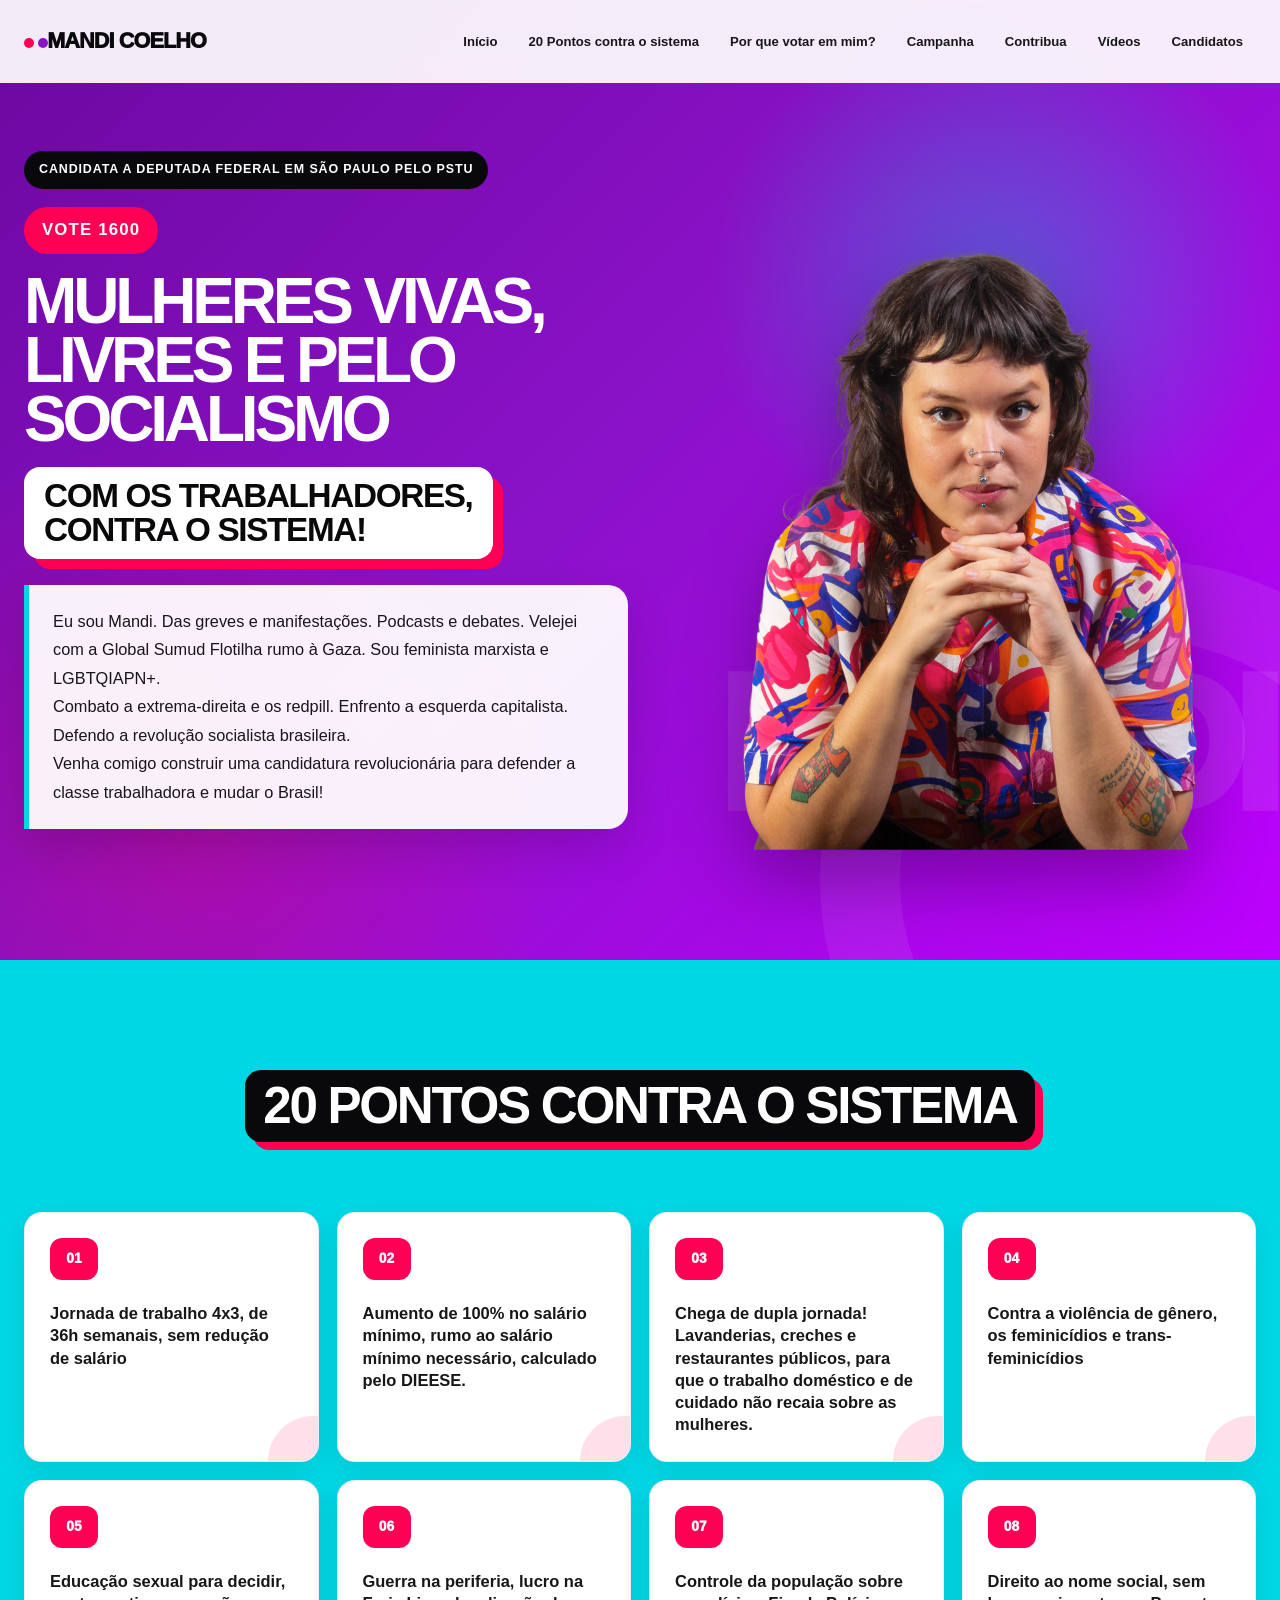
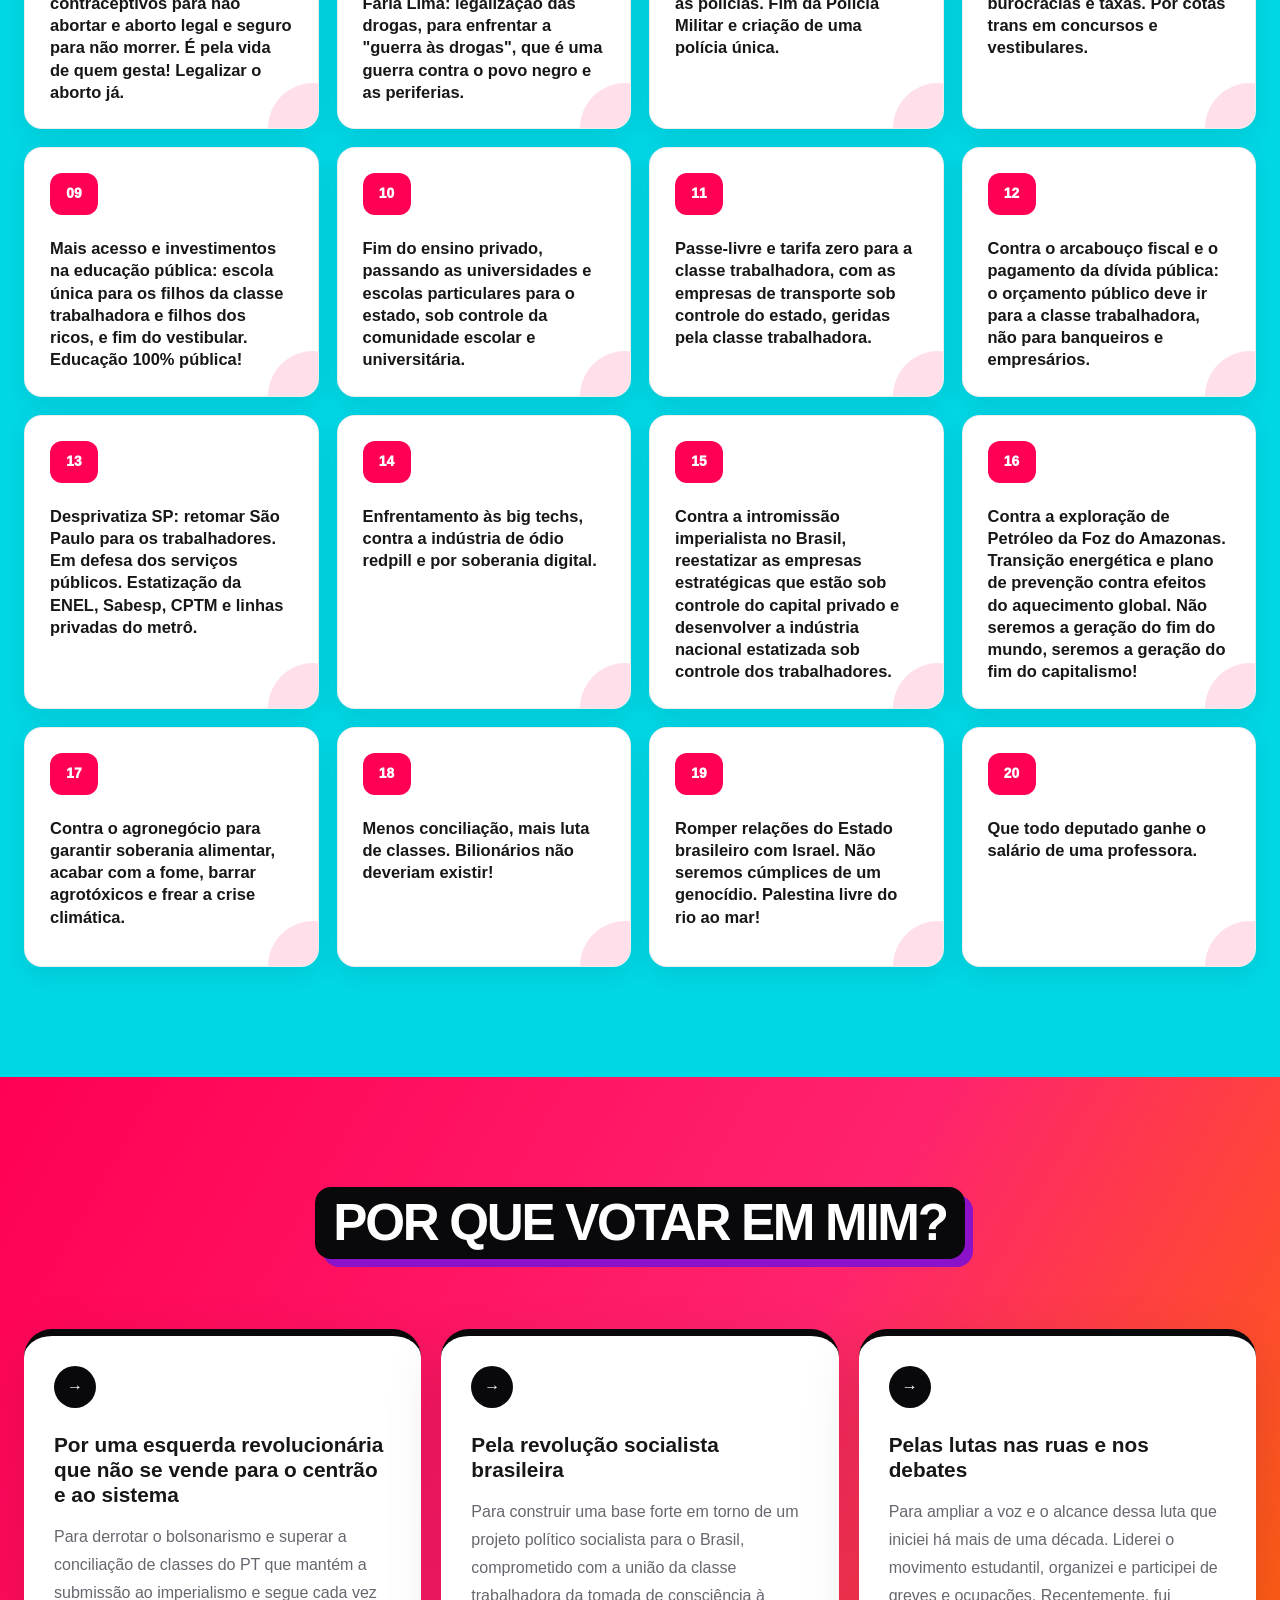
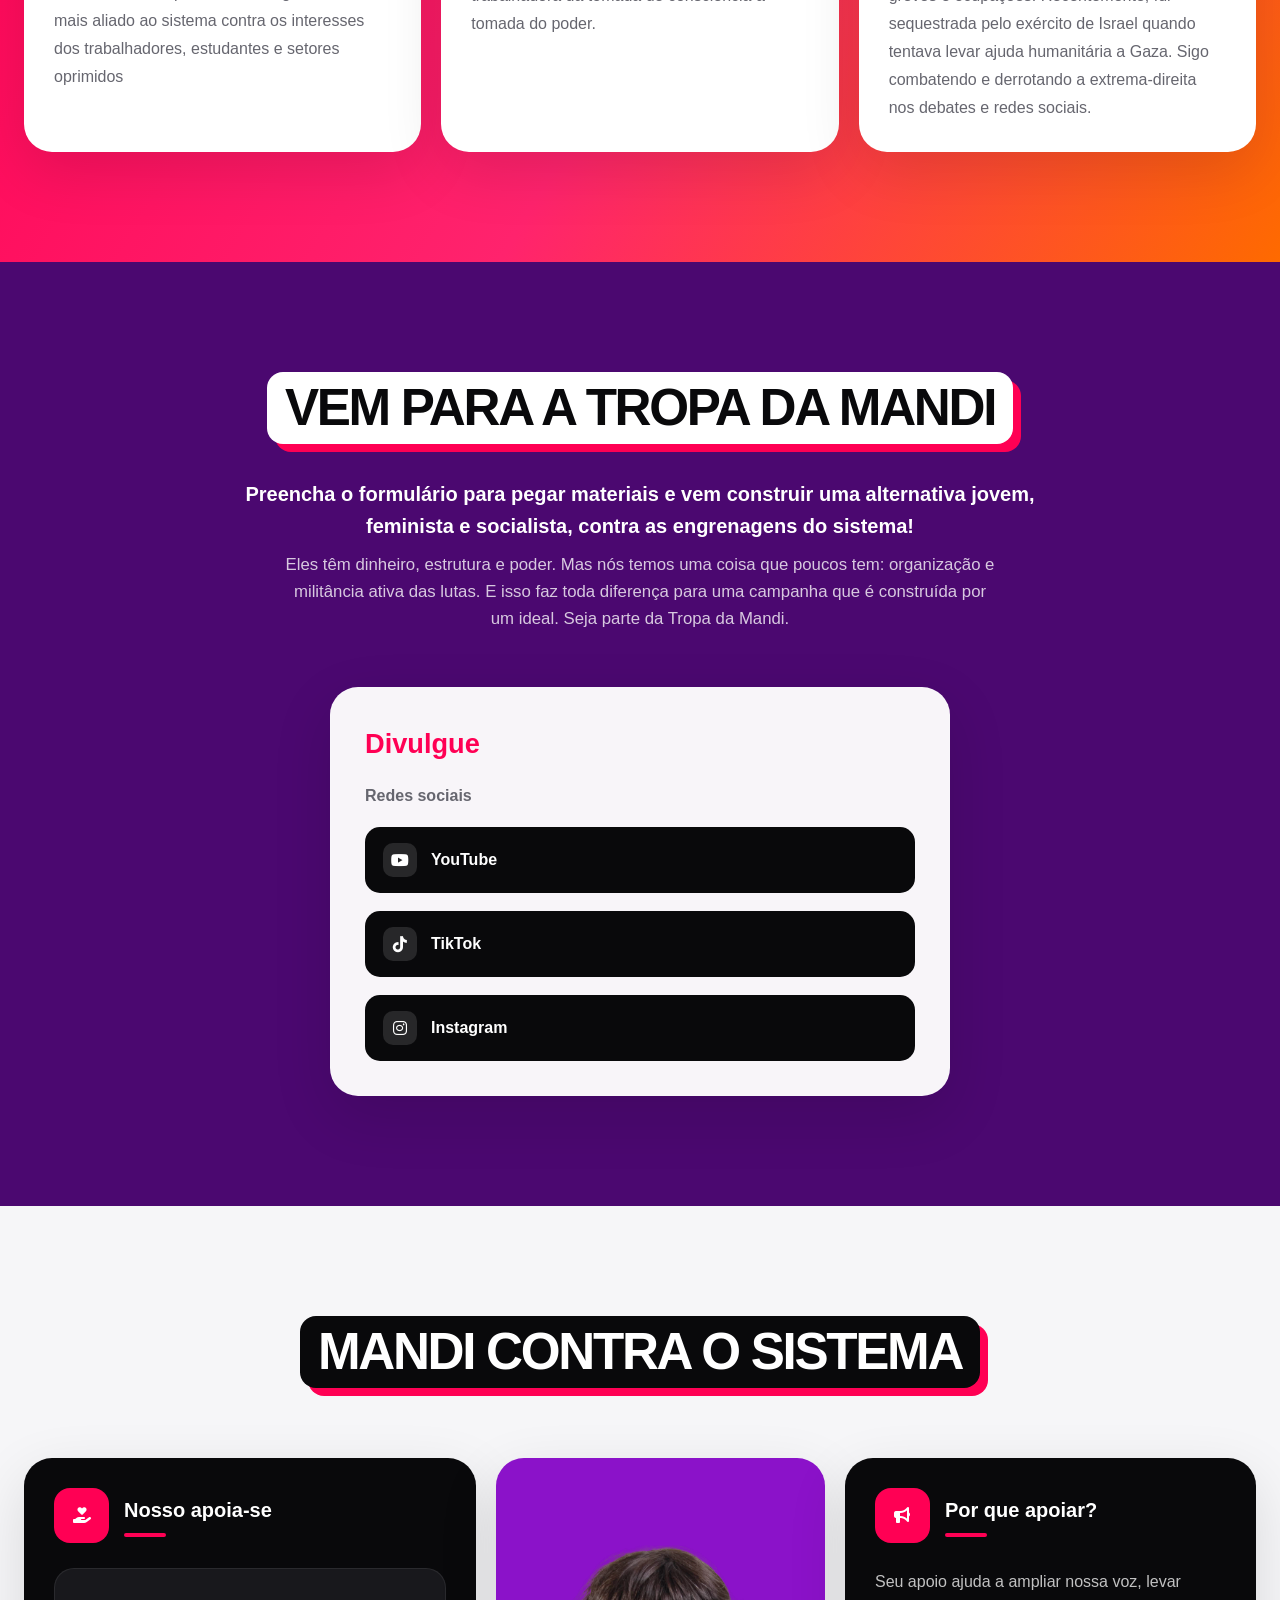
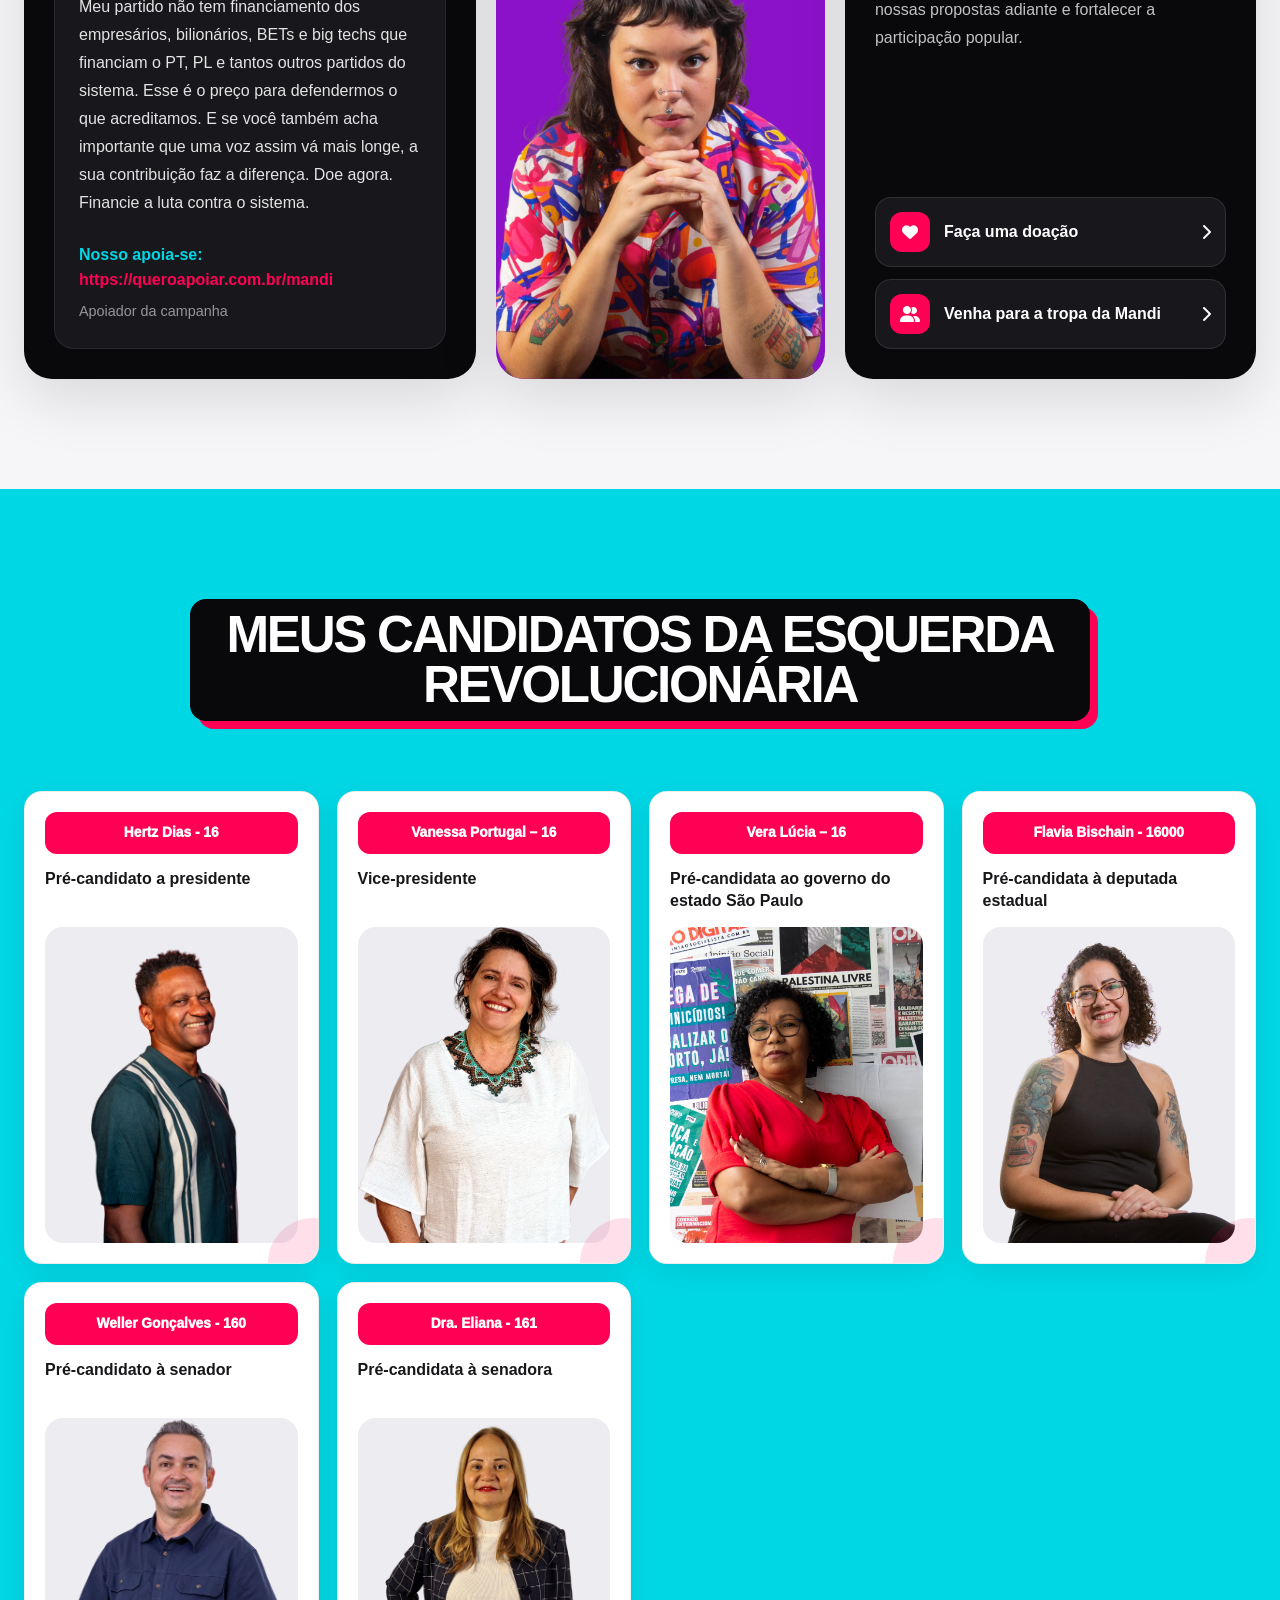
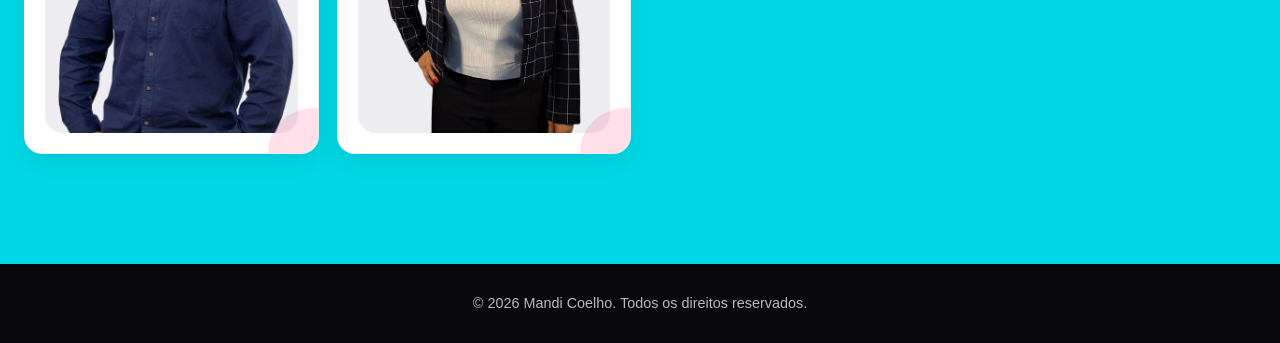
==== commit a1b664d6: "Update index.html" ====
--- a/index.html
+++ b/index.html
@@ -493,7 +493,7 @@
             <div class="container">
                 <header class="section-header">
                     <h2>
-                        Vem pra Tropa da Mandi
+                        Vem para a Tropa da Mandi
                     </h2>
                     <h3>
                         Preencha o formulário para pegar materiais e vem construir uma alternativa jovem, feminista e socialista, contra as engrenagens do sistema!
@@ -601,9 +601,8 @@
                         </div>
                         <p>Seu apoio ajuda a ampliar nossa voz, levar nossas propostas adiante e fortalecer a participação popular.</p>
                         <div class="action-list">
-                            <button class="action-item"><span class="action-icon"><i class="fa-solid fa-heart"></i></span><span>Faça uma doação</span><i class="fa-solid fa-chevron-right"></i></button>
-                            <button class="action-item"><span class="action-icon"><i class="fa-solid fa-share-nodes"></i></span><span>Compartilhe</span><i class="fa-solid fa-chevron-right"></i></button>
-                            <button class="action-item"><span class="action-icon"><i class="fa-solid fa-user-group"></i></span><span>Seja voluntário</span><i class="fa-solid fa-chevron-right"></i></button>
+                            <a href="https://queroapoiar.com.br/mandi" target="_blank"><button class="action-item"><span class="action-icon"><i class="fa-solid fa-heart"></i></span><span>Faça uma doação</span><i class="fa-solid fa-chevron-right"></i></button></a>
+                            <a href="https://forms.gle/jomEiFanoXdoAteA8" target="_blank"><button class="action-item"><span class="action-icon"><i class="fa-solid fa-user-group"></i></span><span>Venha para a tropa da Mandi</span><i class="fa-solid fa-chevron-right"></i></button></a>
                         </div>
                     </article>
                 </div>
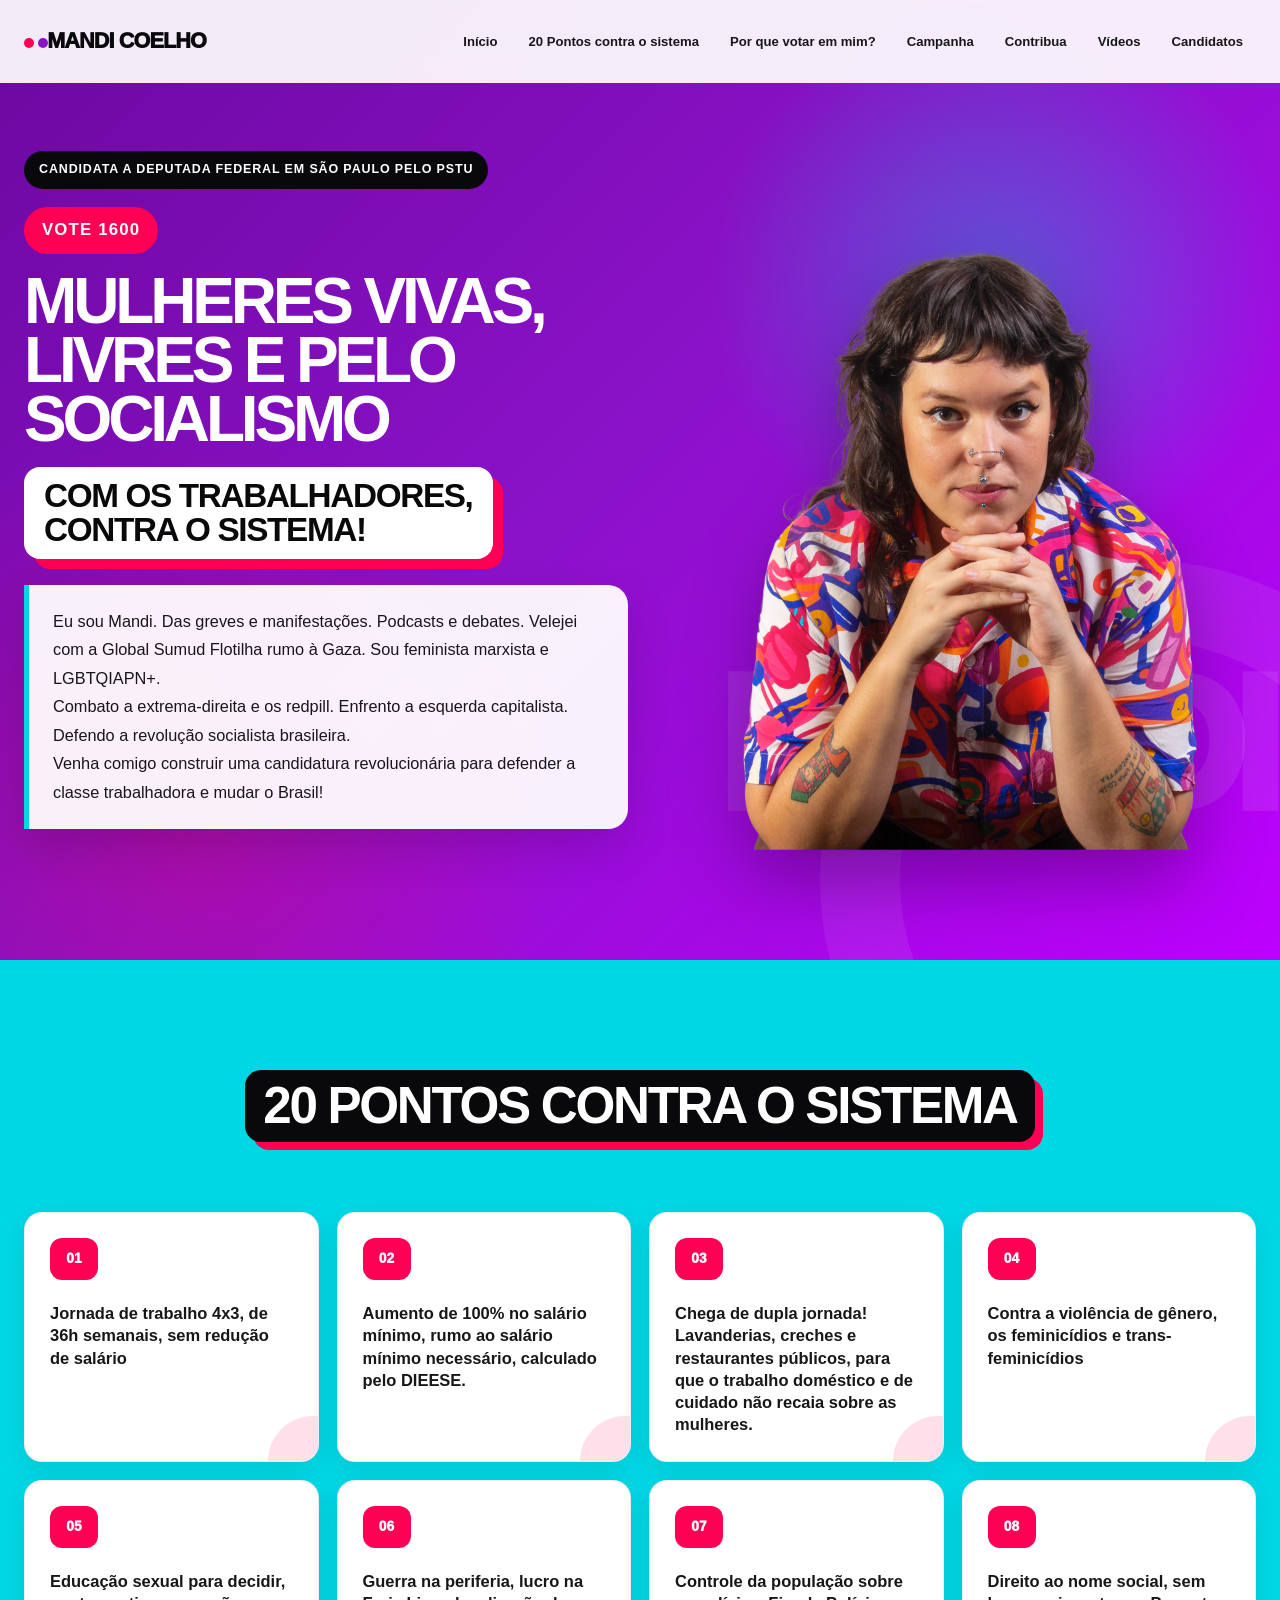
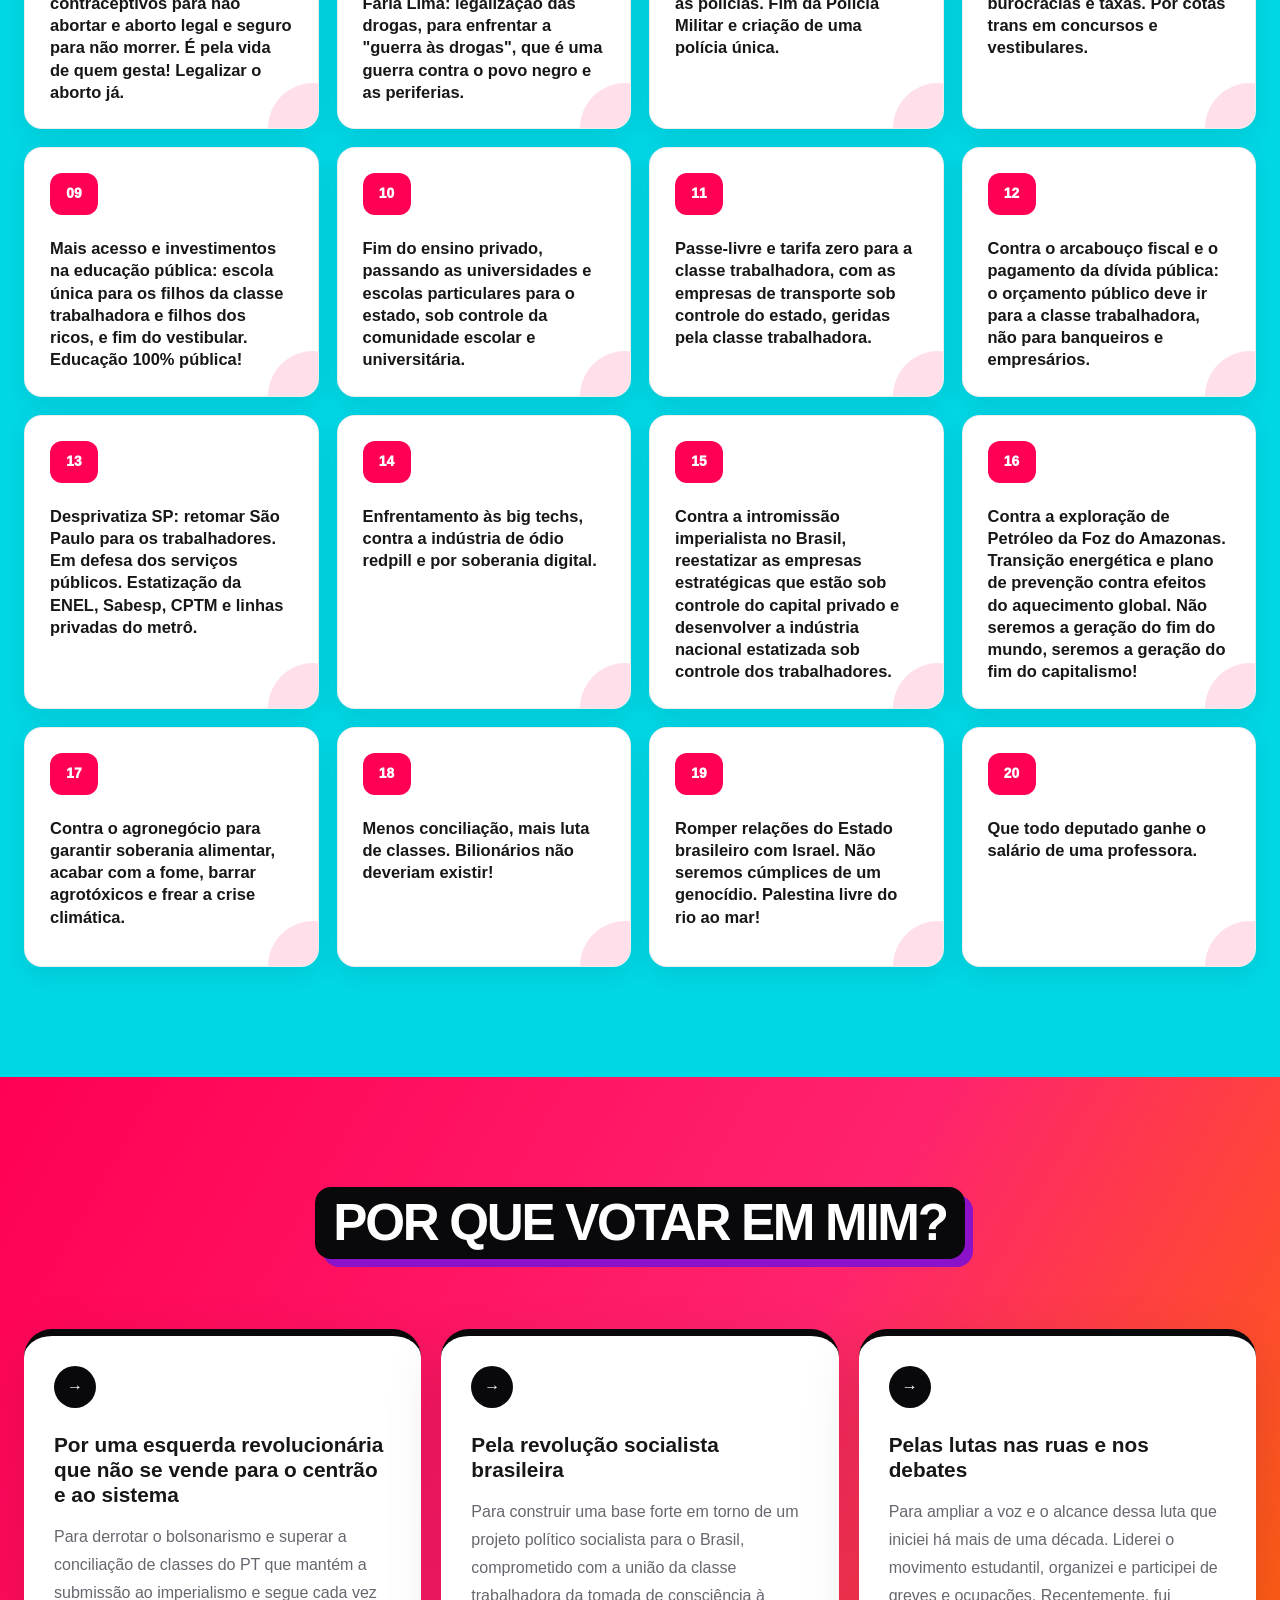
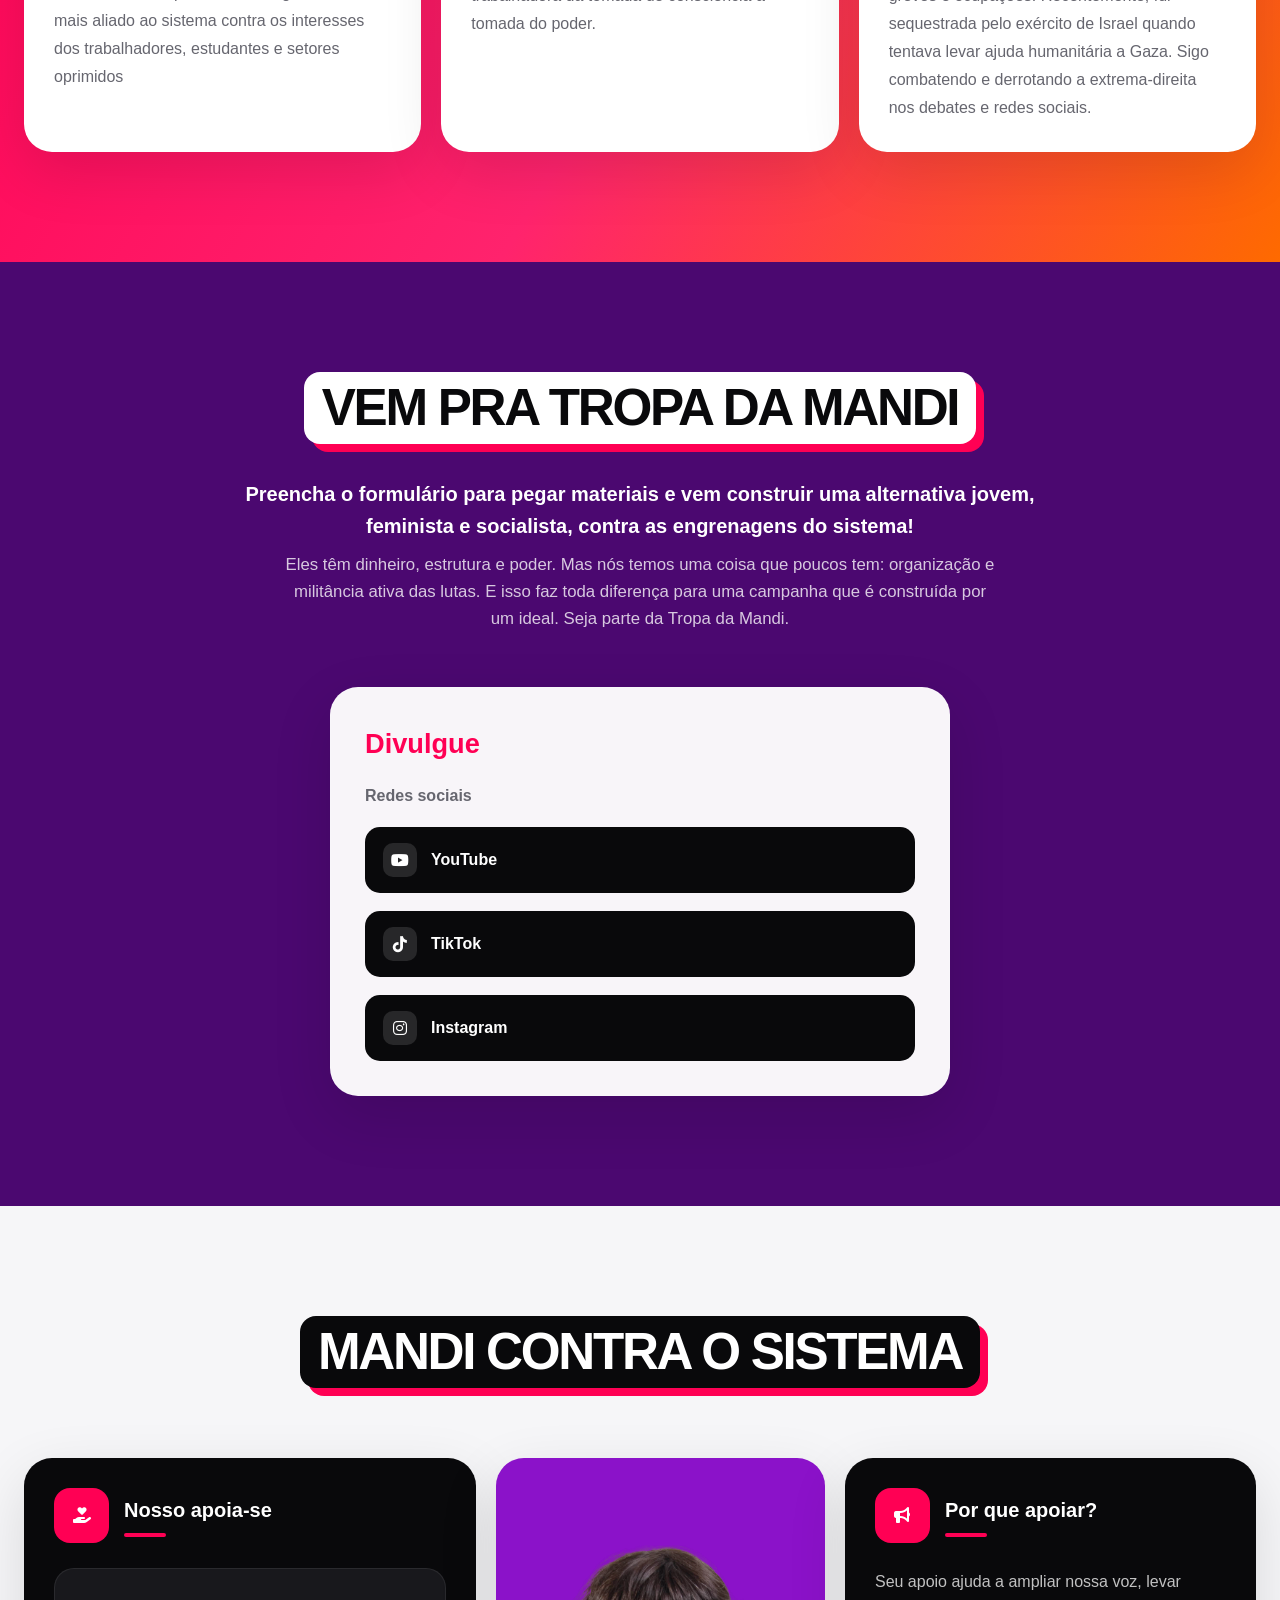
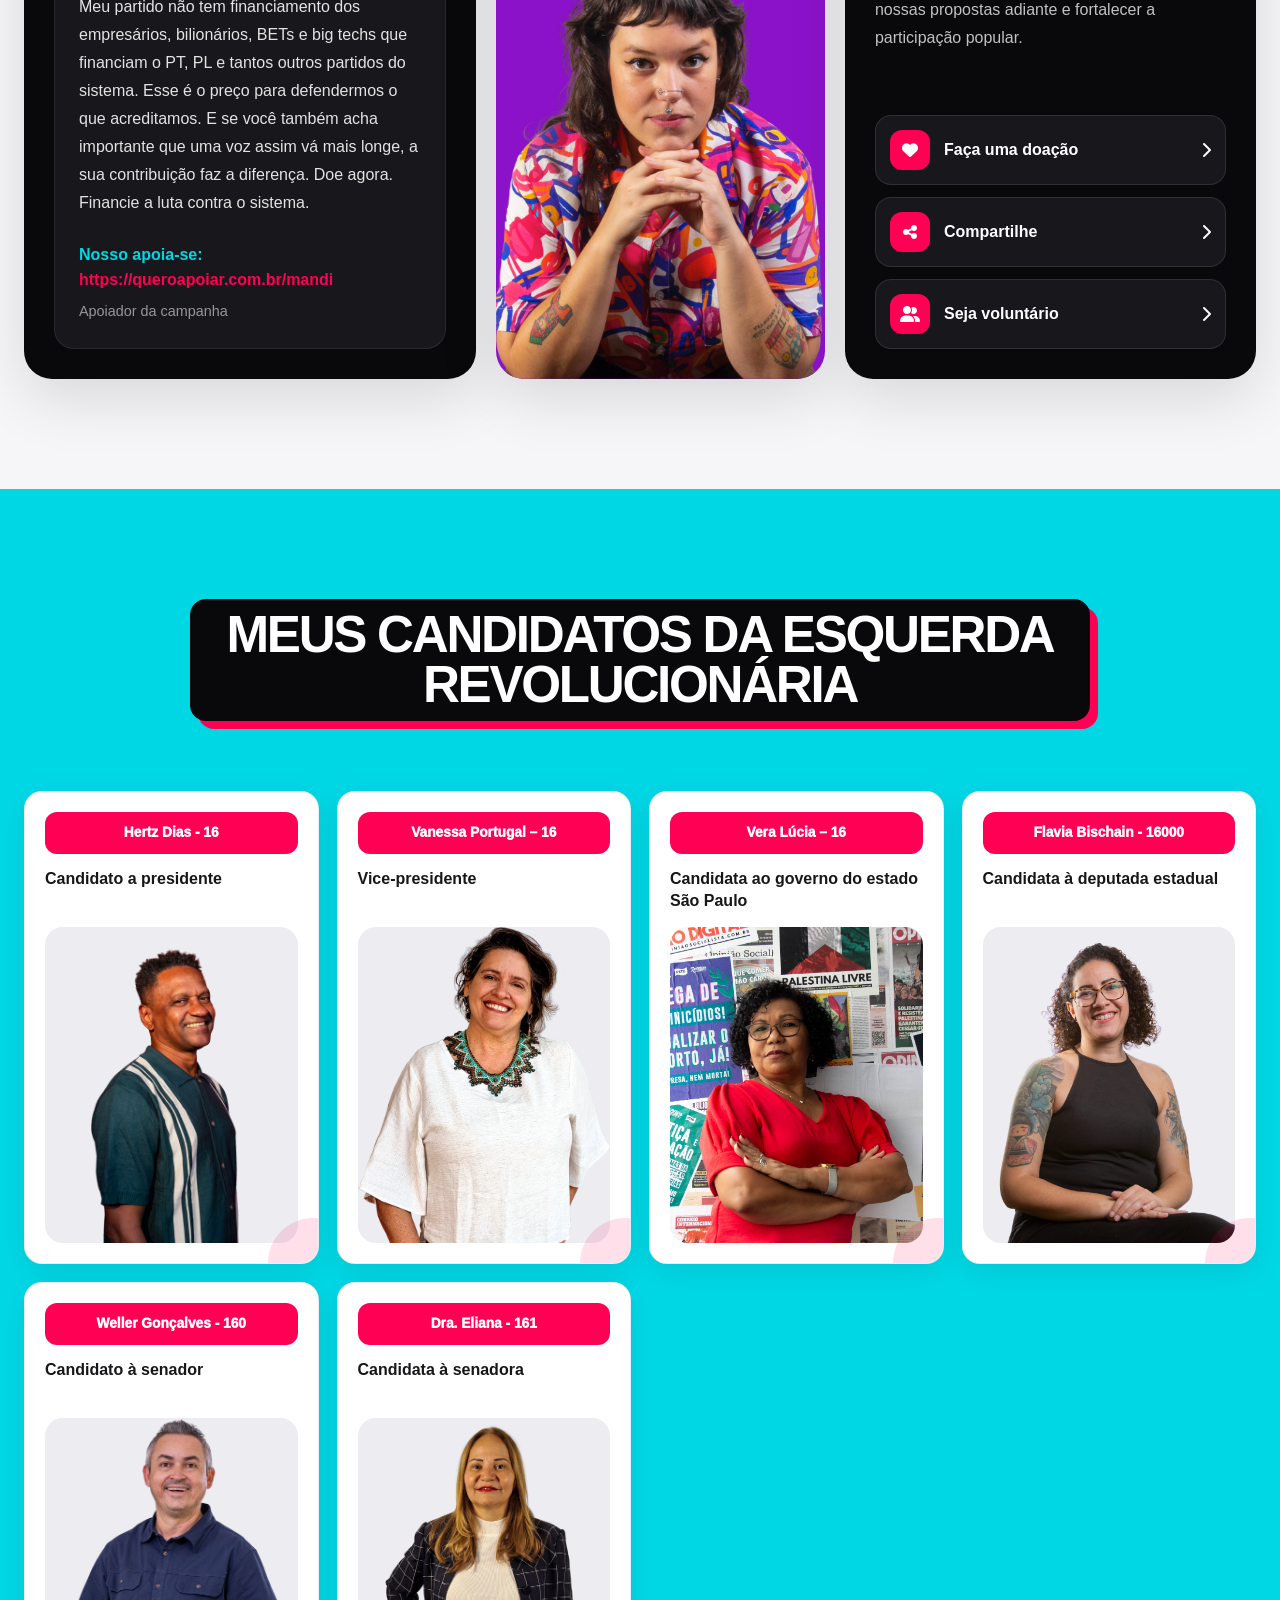
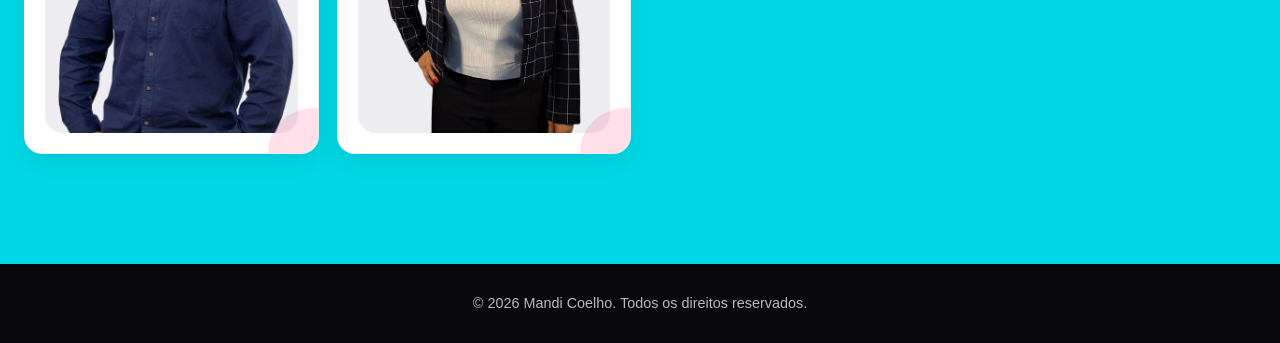
==== commit 21425375: "Update index.html" ====
--- a/index.html
+++ b/index.html
@@ -3,7 +3,7 @@
 <head>
     <meta charset="UTF-8">
     <meta name="viewport" content="width=device-width, initial-scale=1.0">
-    <title>Mandi Coelho - Pré-candidata Deputada Federal pelo PSTU 16 | Pré-Campanha 2026</title>
+    <title>Mandi Coelho - Candidata Deputada Federal pelo PSTU 16 | Campanha 2026</title>
     <link rel="stylesheet" href="./styleNew2.css" >
     <link rel="stylesheet" href="https://cdnjs.cloudflare.com/ajax/libs/font-awesome/6.5.2/css/all.min.css">
 
@@ -12,7 +12,7 @@
 
 </head>
 <body>
-    <!-- ==================== HEADER ==  ================== -->
+    <!-- ==================== HEADER ==================== -->
     <header class="header">
 
         
@@ -493,7 +493,7 @@
             <div class="container">
                 <header class="section-header">
                     <h2>
-                        Vem para a Tropa da Mandi
+                        Vem pra Tropa da Mandi
                     </h2>
                     <h3>
                         Preencha o formulário para pegar materiais e vem construir uma alternativa jovem, feminista e socialista, contra as engrenagens do sistema!
@@ -601,8 +601,9 @@
                         </div>
                         <p>Seu apoio ajuda a ampliar nossa voz, levar nossas propostas adiante e fortalecer a participação popular.</p>
                         <div class="action-list">
-                            <a href="https://queroapoiar.com.br/mandi" target="_blank"><button class="action-item"><span class="action-icon"><i class="fa-solid fa-heart"></i></span><span>Faça uma doação</span><i class="fa-solid fa-chevron-right"></i></button></a>
-                            <a href="https://forms.gle/jomEiFanoXdoAteA8" target="_blank"><button class="action-item"><span class="action-icon"><i class="fa-solid fa-user-group"></i></span><span>Venha para a tropa da Mandi</span><i class="fa-solid fa-chevron-right"></i></button></a>
+                            <button class="action-item"><span class="action-icon"><i class="fa-solid fa-heart"></i></span><span>Faça uma doação</span><i class="fa-solid fa-chevron-right"></i></button>
+                            <button class="action-item"><span class="action-icon"><i class="fa-solid fa-share-nodes"></i></span><span>Compartilhe</span><i class="fa-solid fa-chevron-right"></i></button>
+                            <button class="action-item"><span class="action-icon"><i class="fa-solid fa-user-group"></i></span><span>Seja voluntário</span><i class="fa-solid fa-chevron-right"></i></button>
                         </div>
                     </article>
                 </div>
@@ -676,7 +677,7 @@
                 <div class="cards">
                     <article class="card">
                         <span>Hertz Dias - 16</span>
-                        <h3>Pré-candidato a presidente</h3>
+                        <h3>Candidato a presidente</h3>
                         <p>
                         </p>
                         <img src="./img/Hertz.png" alt="Hertz Dias">
@@ -692,7 +693,7 @@
 
                     <article class="card">
                         <span>Vera Lúcia – 16</span>
-                        <h3>Pré-candidata ao governo do estado São Paulo</h3>
+                        <h3>Candidata ao governo do estado São Paulo</h3>
                         <p>
                         </p>
                         <img src="./img/Vera.jpg" alt="Vera Lúcia">
@@ -700,7 +701,7 @@
 
                     <article class="card">
                         <span>Flavia Bischain - 16000</span>
-                        <h3>Pré-candidata à deputada estadual</h3>
+                        <h3>Candidata à deputada estadual</h3>
                         <p>
                         </p>
                         <img src="./img/Flavia.png" alt="Flavia Arruda">
@@ -708,7 +709,7 @@
 
                     <article class="card">
                         <span>Weller Gonçalves - 160</span>
-                        <h3>Pré-candidato à senador</h3>
+                        <h3>Candidato à senador</h3>
                         <p>
                         </p>
                         <img src="./img/Weller.png" alt="Weller Gonçalves">
@@ -716,7 +717,7 @@
 
                     <article class="card">
                         <span>Dra. Eliana - 161</span>
-                        <h3>Pré-candidata à senadora</h3>
+                        <h3>Candidata à senadora</h3>
                         <p>
                         </p>
                         <img src="./img/Eliana.png" alt="Dra. Eliana">
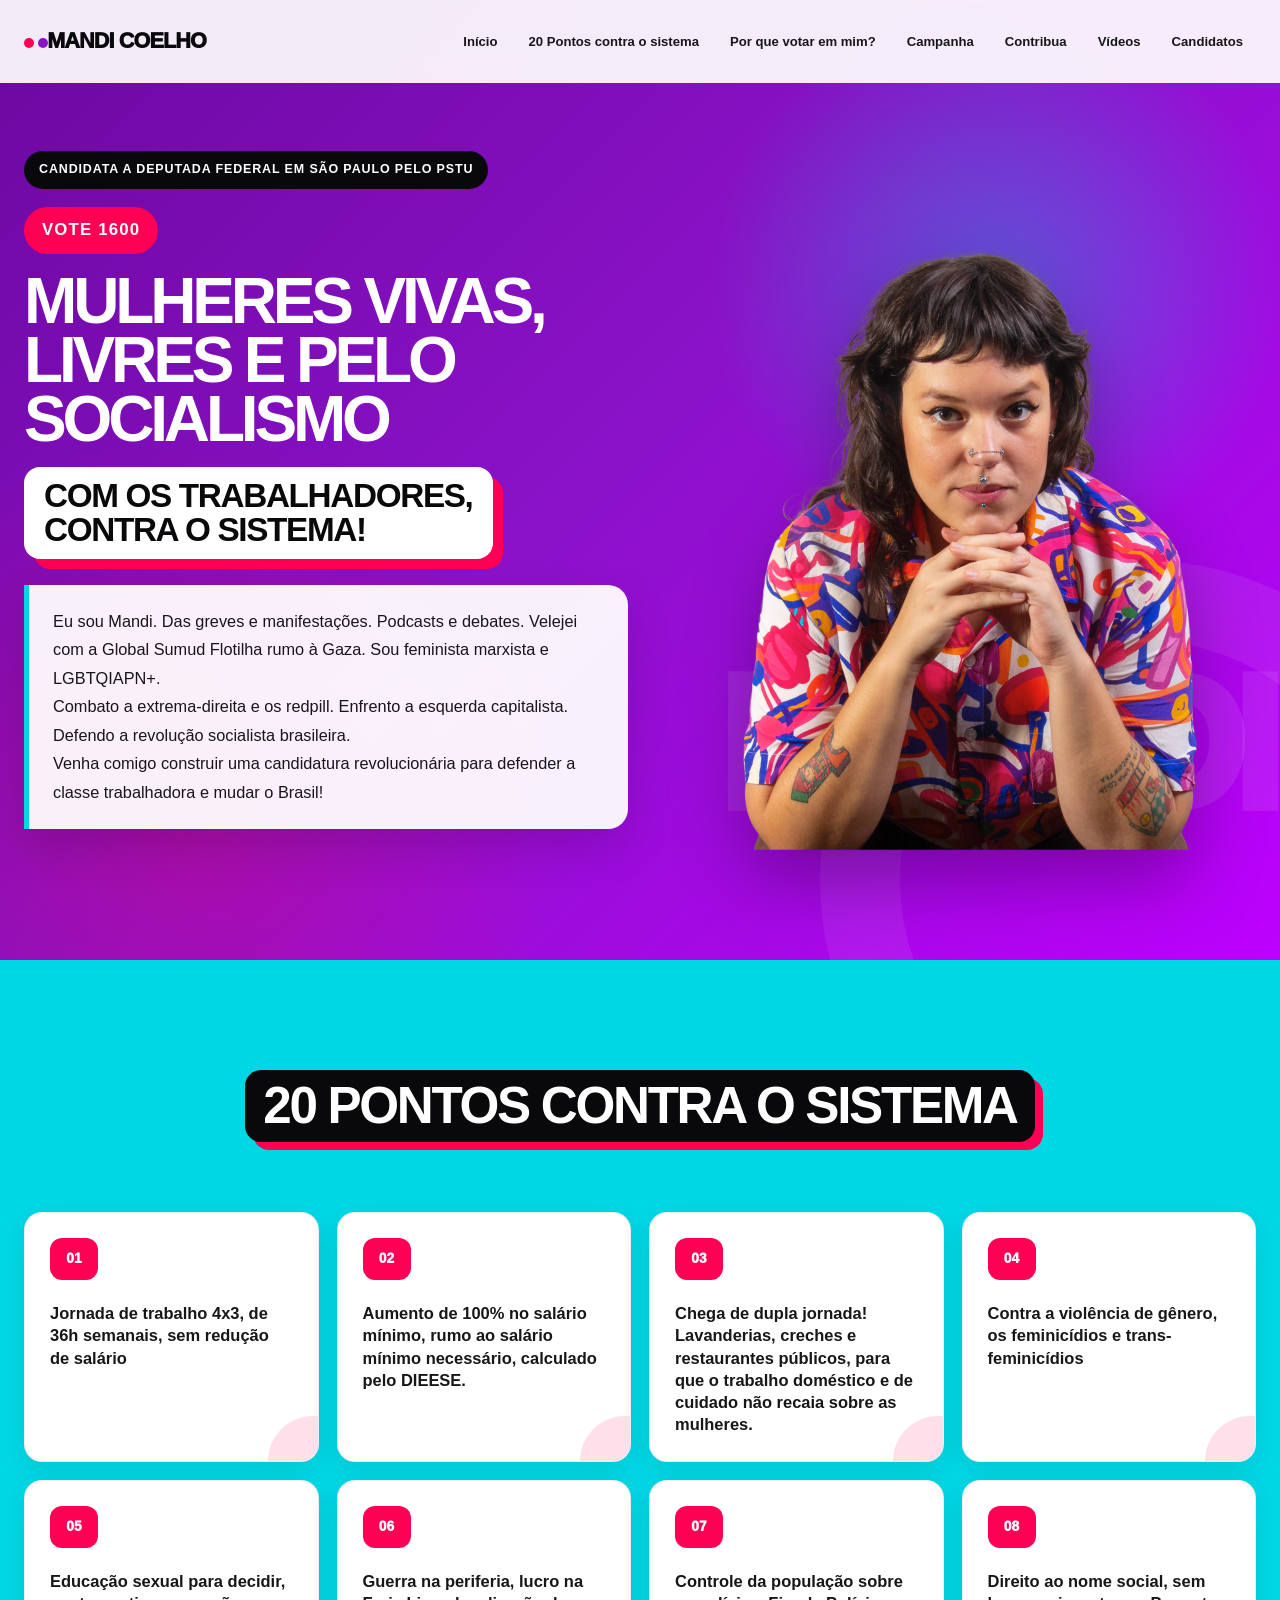
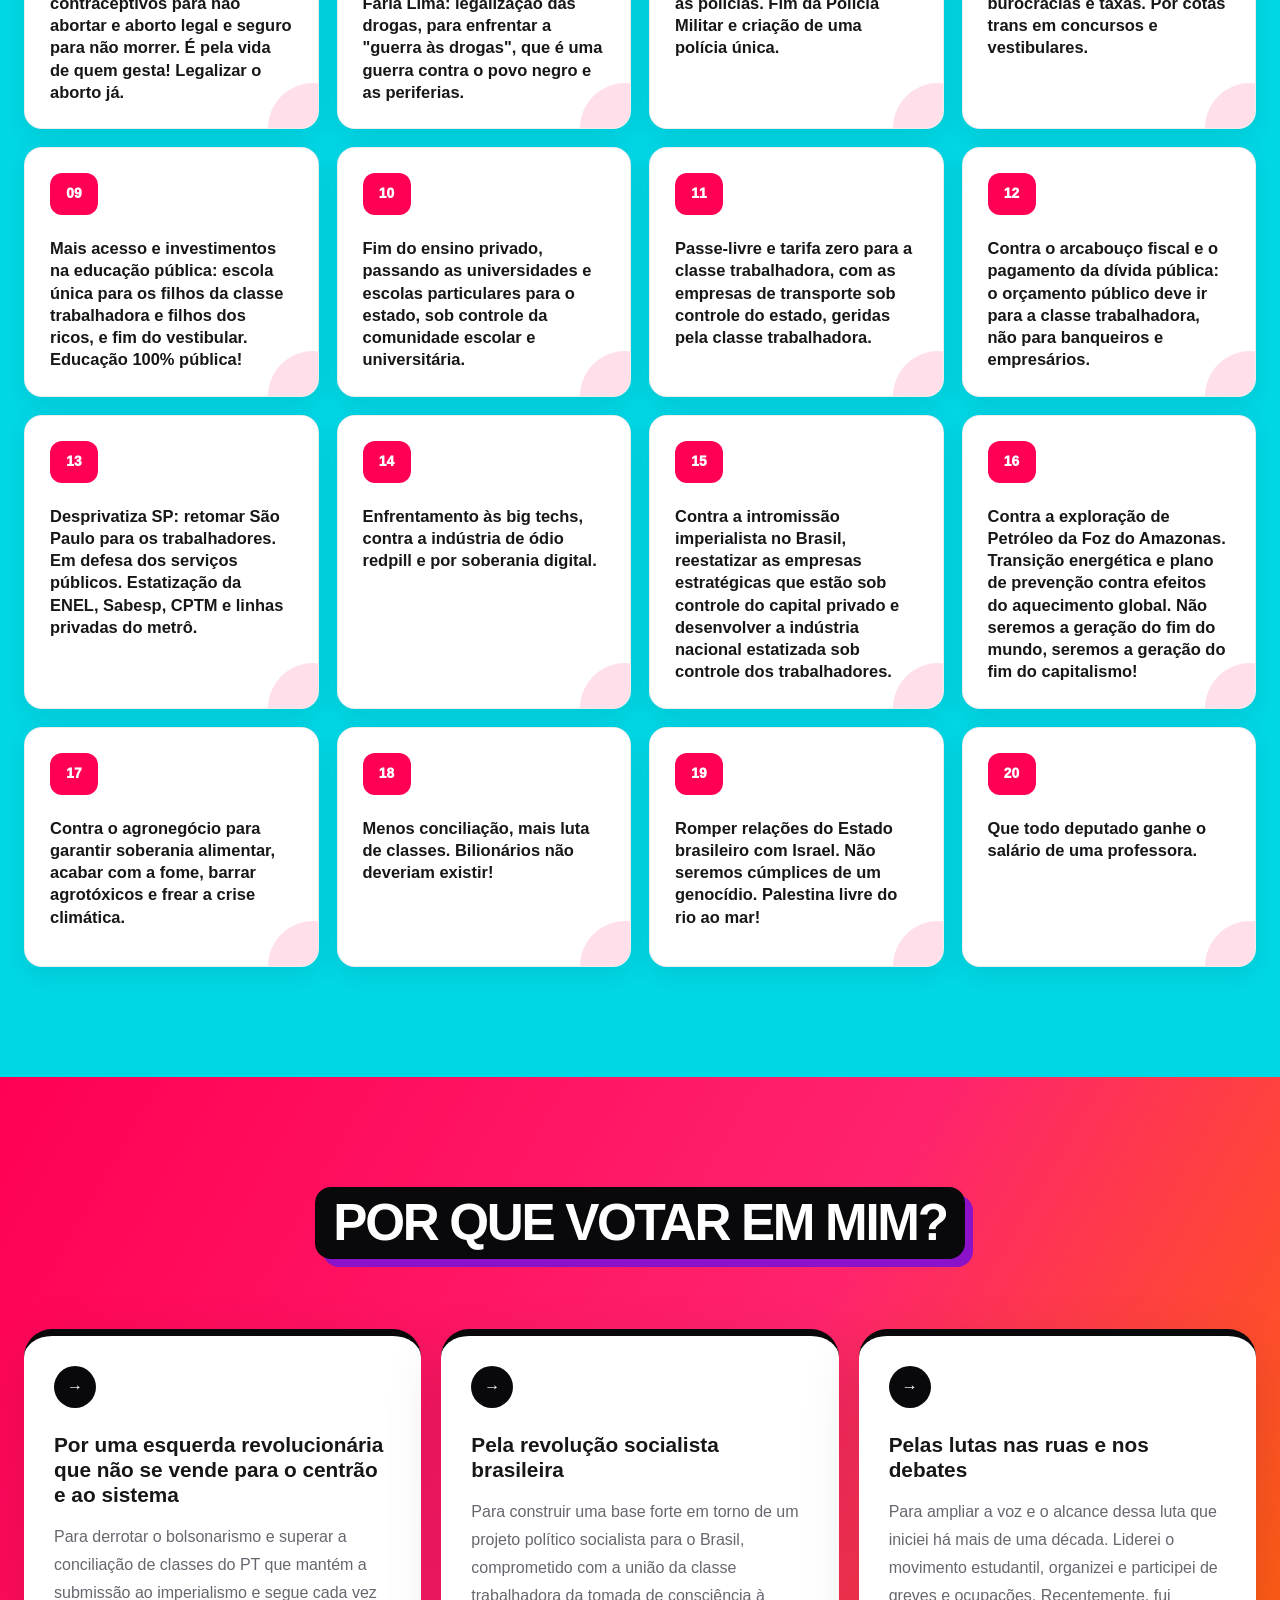
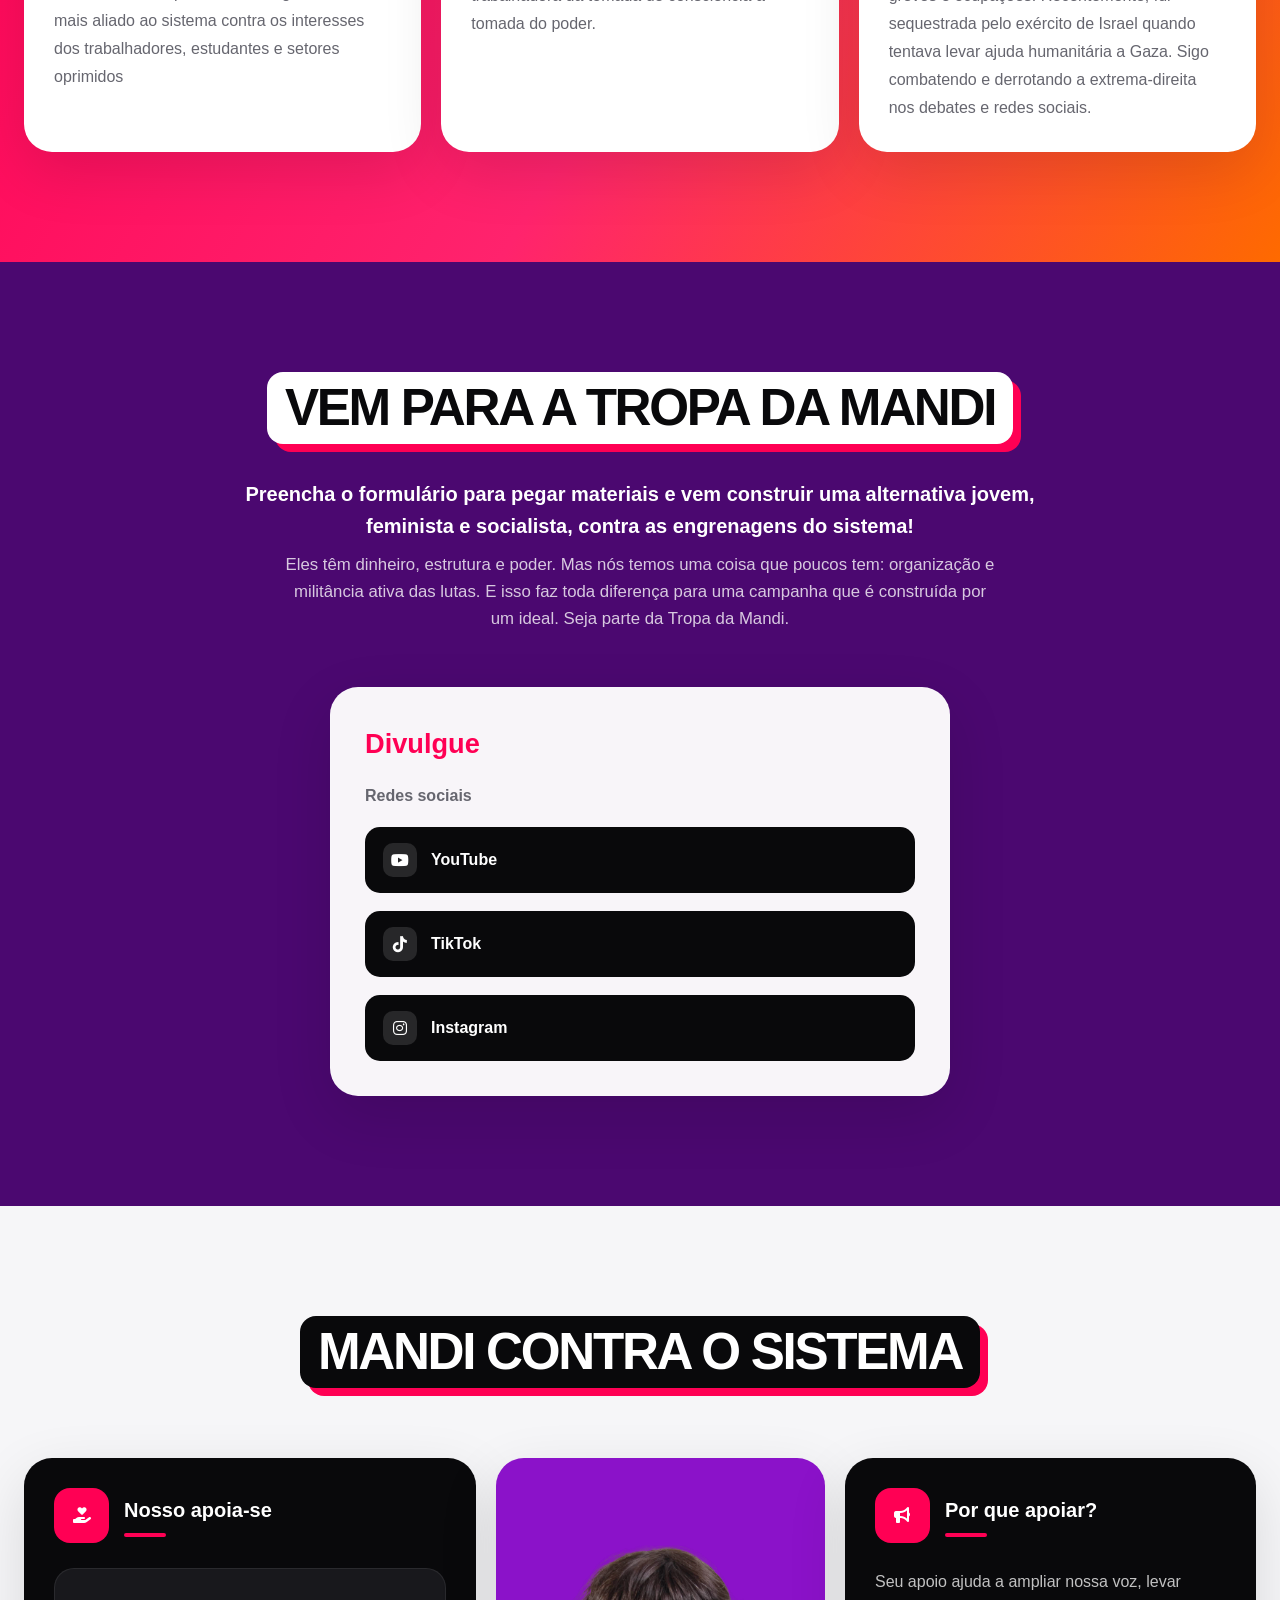
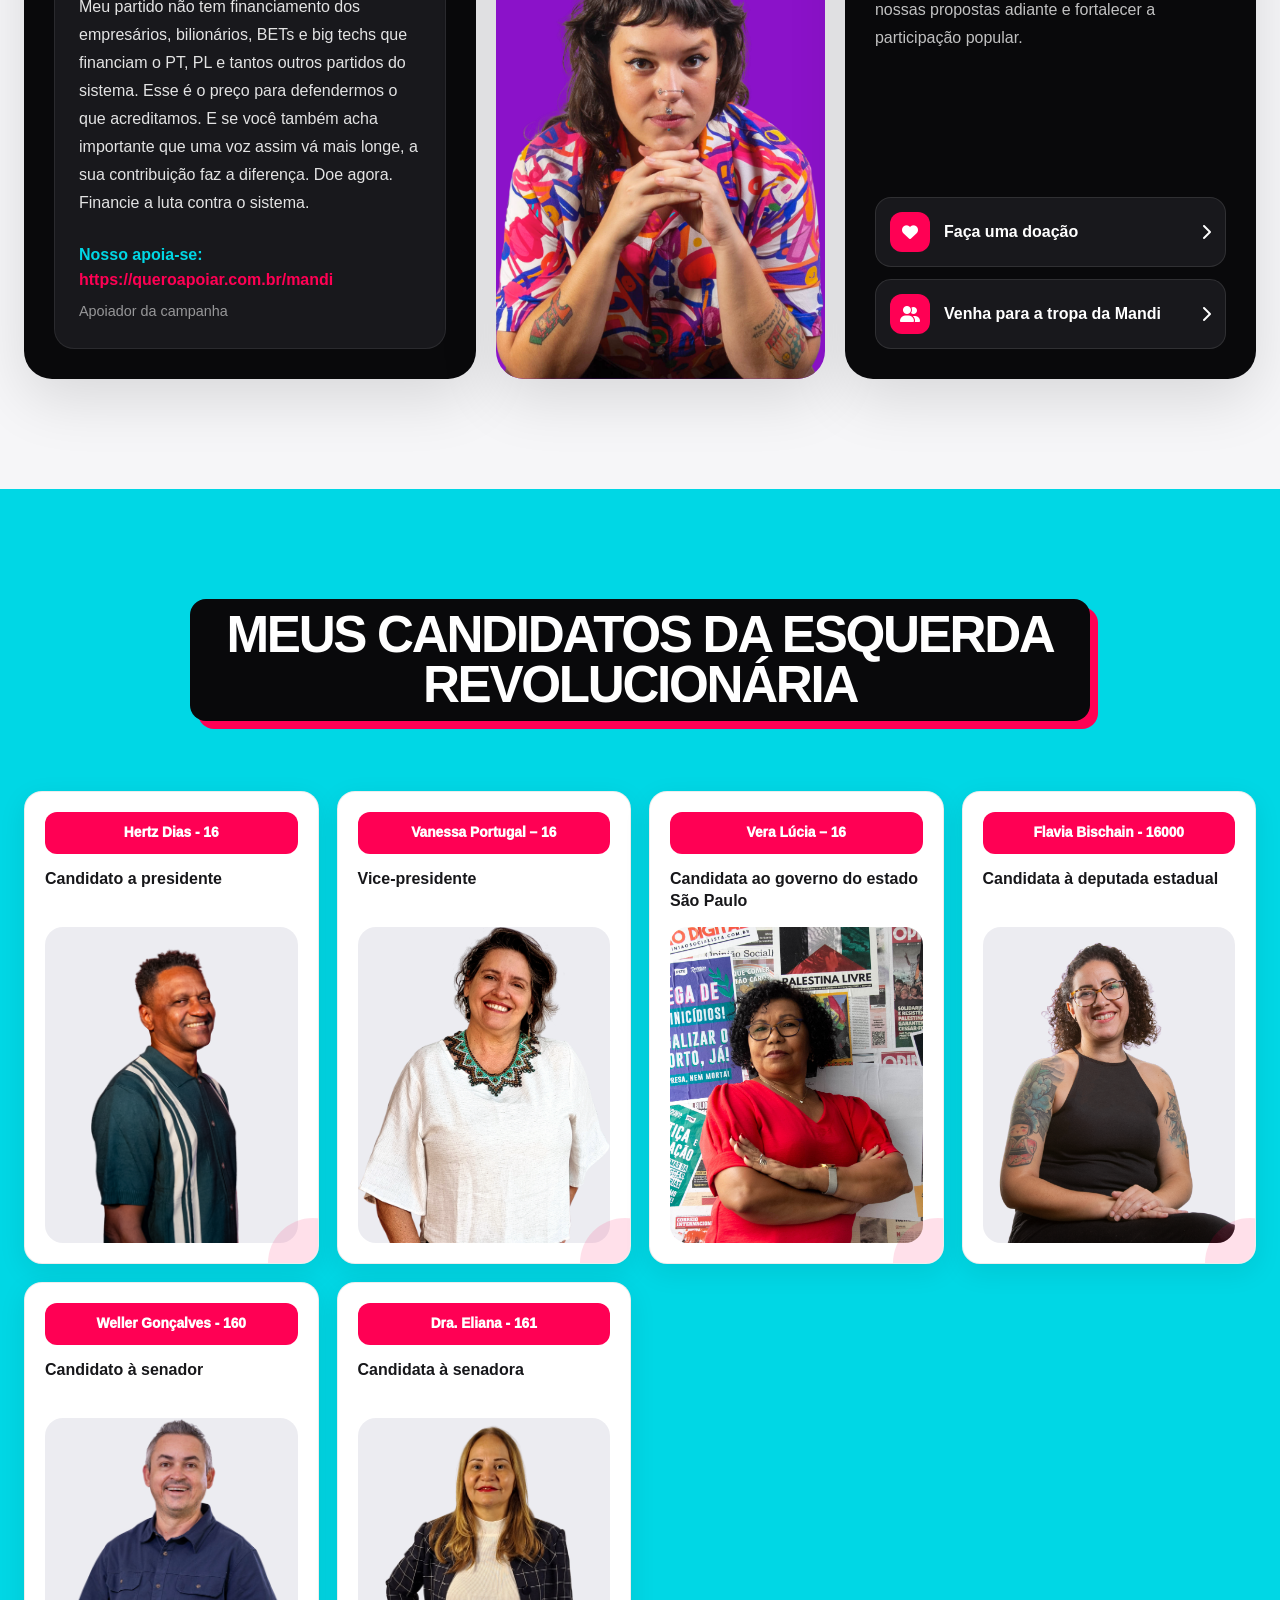
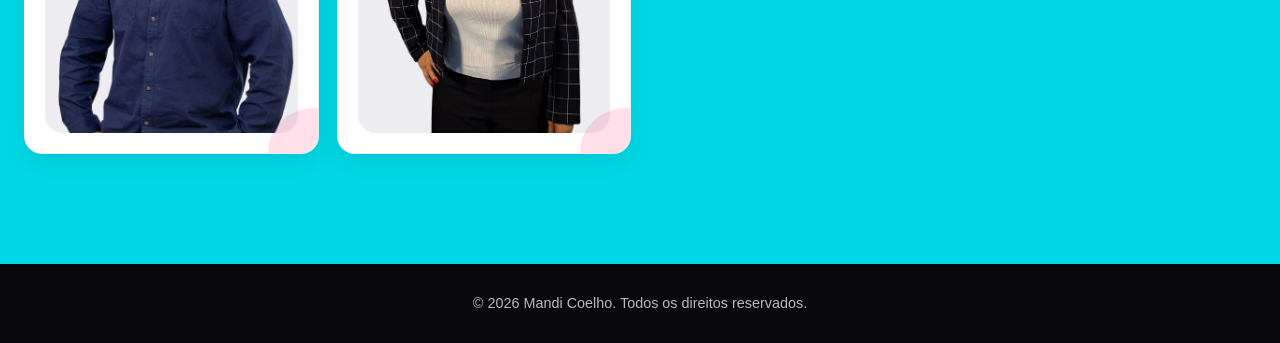
==== commit 0b01e59a: "Merge branch 'main' of https://github.com/RafaelOkabe246/Site-Mandi" ====
--- a/index.html
+++ b/index.html
@@ -10,9 +10,11 @@
     <!-- Load an icon library to show a hamburger menu (bars) on small screens -->
     <link rel="stylesheet" href="https://cdnjs.cloudflare.com/ajax/libs/font-awesome/4.7.0/css/font-awesome.min.css">
 
+   <link rel="icon" type="./img/VOTE 1600.png" href="./caminho-do-seu-icone/favicon.png">
+
 </head>
 <body>
-    <!-- ==================== HEADER ==================== -->
+    <!-- ==================== HEADER ==  ================== -->
     <header class="header">
 
         
@@ -493,7 +495,7 @@
             <div class="container">
                 <header class="section-header">
                     <h2>
-                        Vem pra Tropa da Mandi
+                        Vem para a Tropa da Mandi
                     </h2>
                     <h3>
                         Preencha o formulário para pegar materiais e vem construir uma alternativa jovem, feminista e socialista, contra as engrenagens do sistema!
@@ -601,9 +603,8 @@
                         </div>
                         <p>Seu apoio ajuda a ampliar nossa voz, levar nossas propostas adiante e fortalecer a participação popular.</p>
                         <div class="action-list">
-                            <button class="action-item"><span class="action-icon"><i class="fa-solid fa-heart"></i></span><span>Faça uma doação</span><i class="fa-solid fa-chevron-right"></i></button>
-                            <button class="action-item"><span class="action-icon"><i class="fa-solid fa-share-nodes"></i></span><span>Compartilhe</span><i class="fa-solid fa-chevron-right"></i></button>
-                            <button class="action-item"><span class="action-icon"><i class="fa-solid fa-user-group"></i></span><span>Seja voluntário</span><i class="fa-solid fa-chevron-right"></i></button>
+                            <a href="https://queroapoiar.com.br/mandi" target="_blank"><button class="action-item"><span class="action-icon"><i class="fa-solid fa-heart"></i></span><span>Faça uma doação</span><i class="fa-solid fa-chevron-right"></i></button></a>
+                            <a href="https://forms.gle/jomEiFanoXdoAteA8" target="_blank"><button class="action-item"><span class="action-icon"><i class="fa-solid fa-user-group"></i></span><span>Venha para a tropa da Mandi</span><i class="fa-solid fa-chevron-right"></i></button></a>
                         </div>
                     </article>
                 </div>
